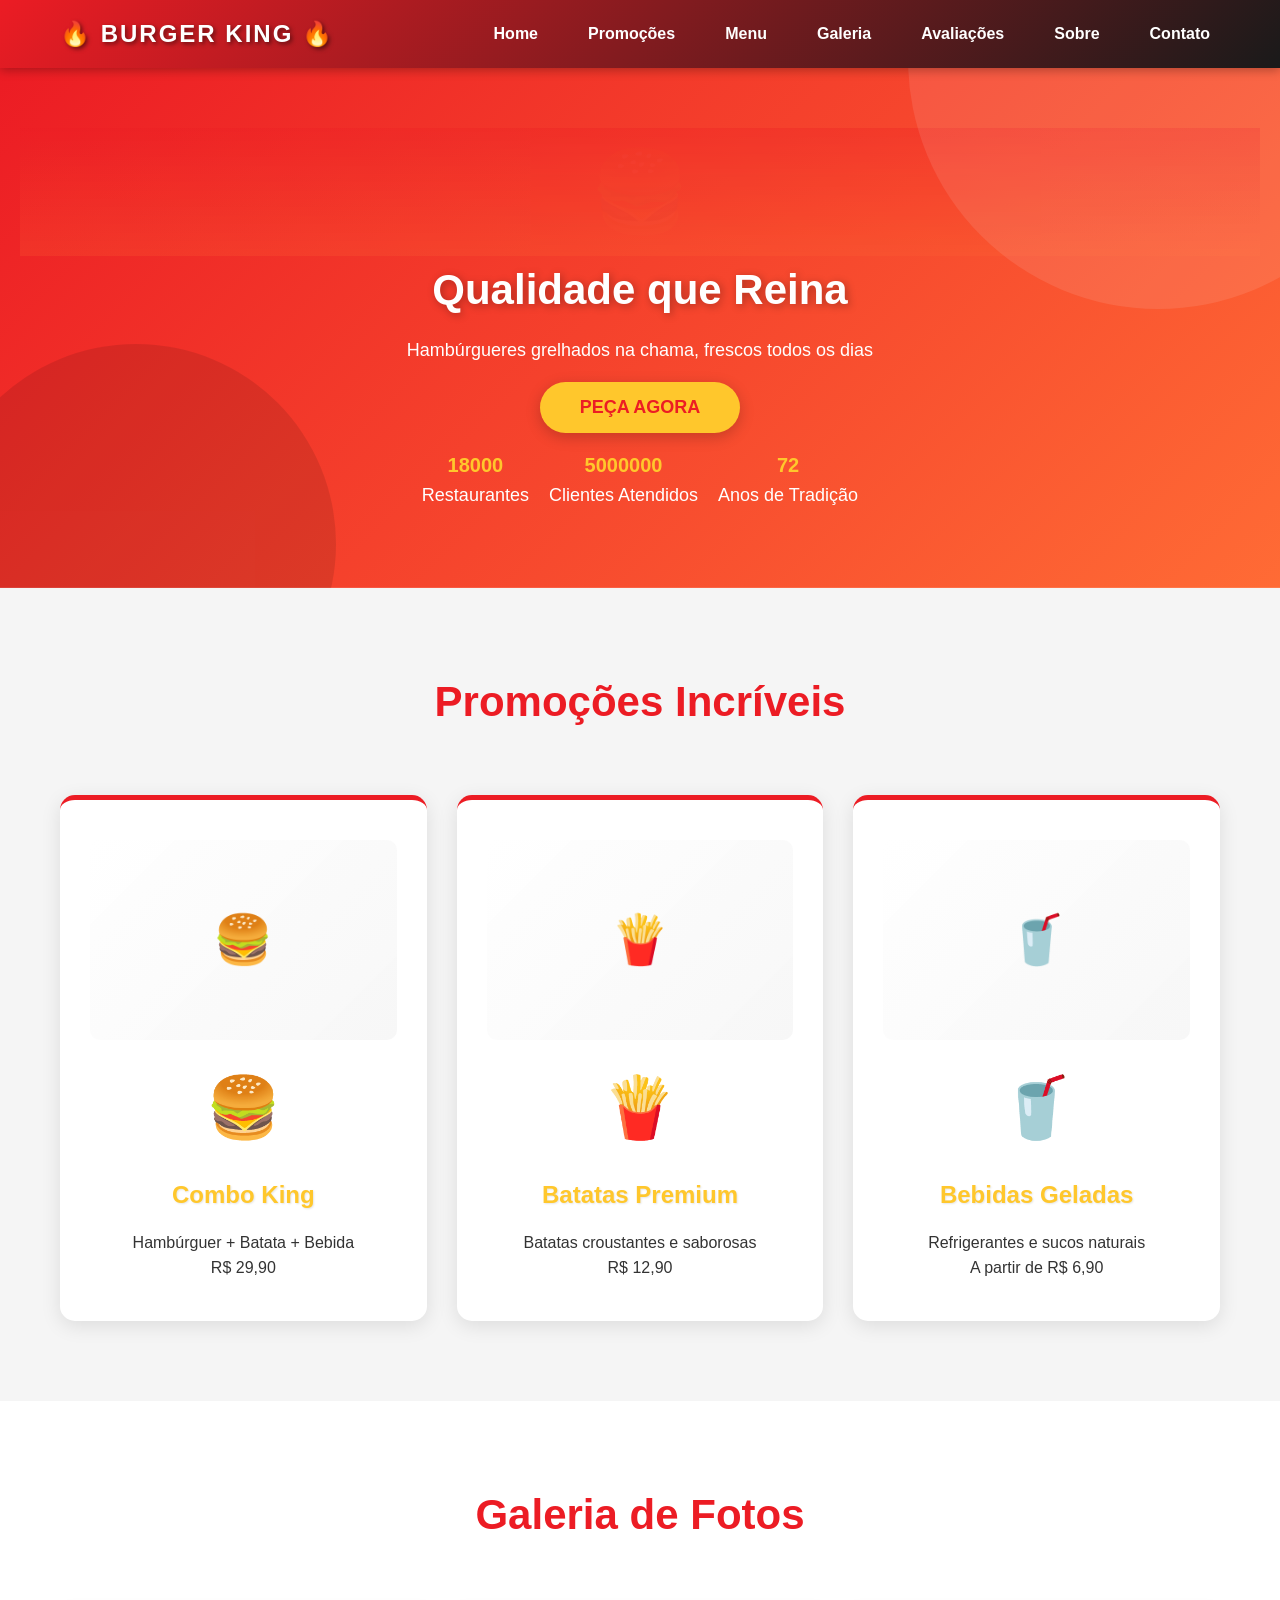
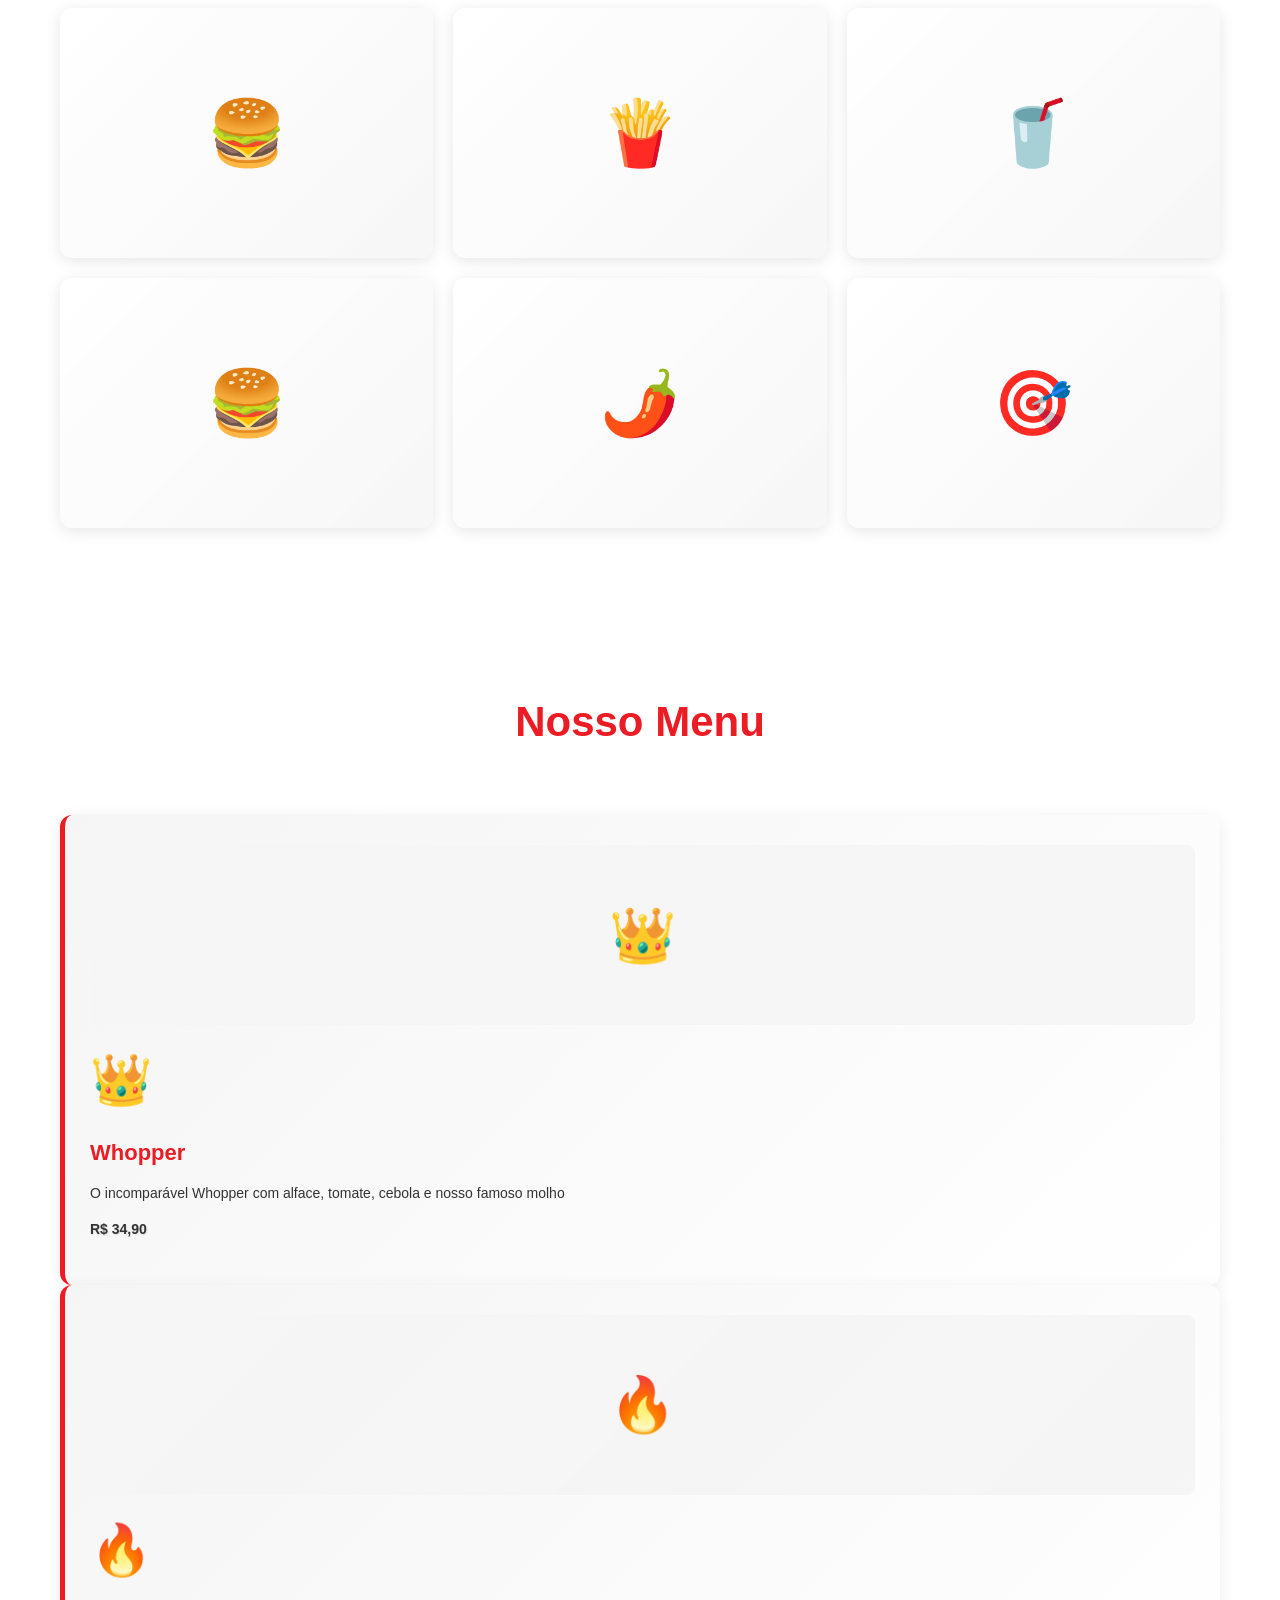
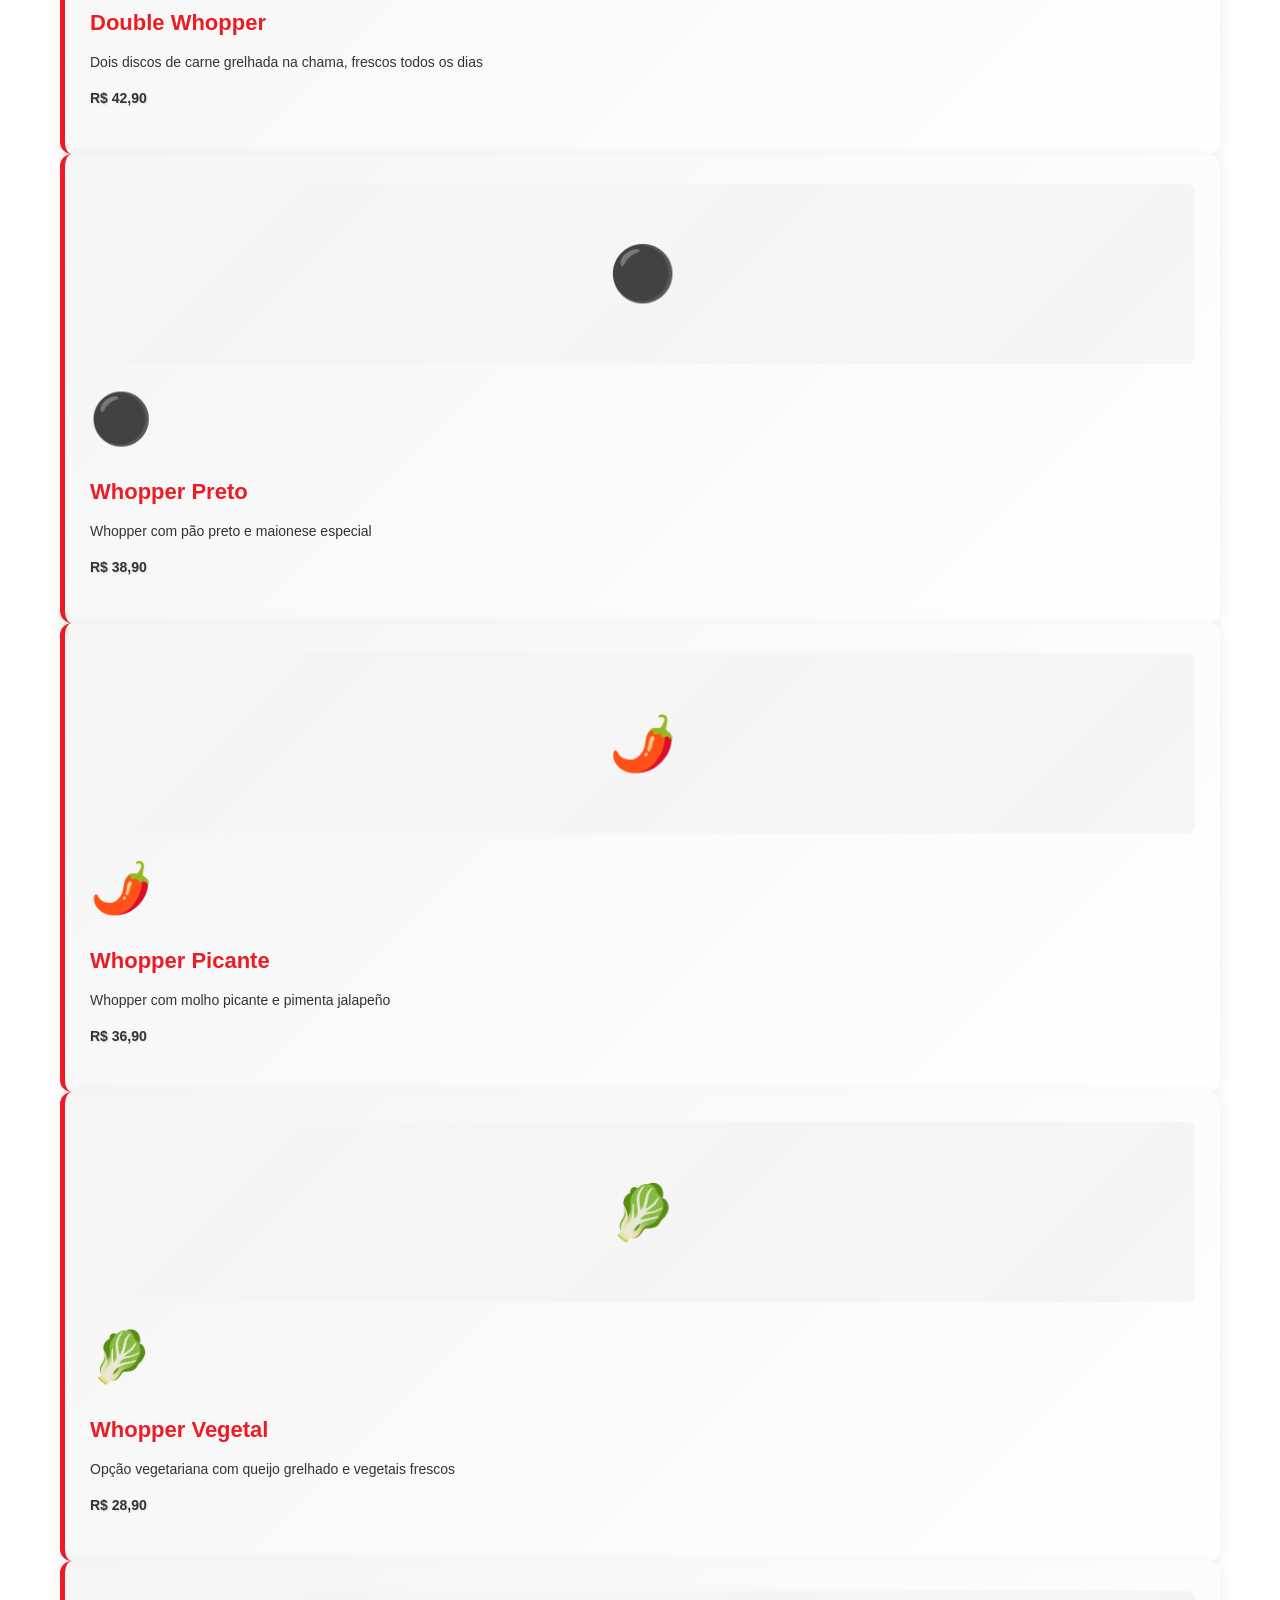
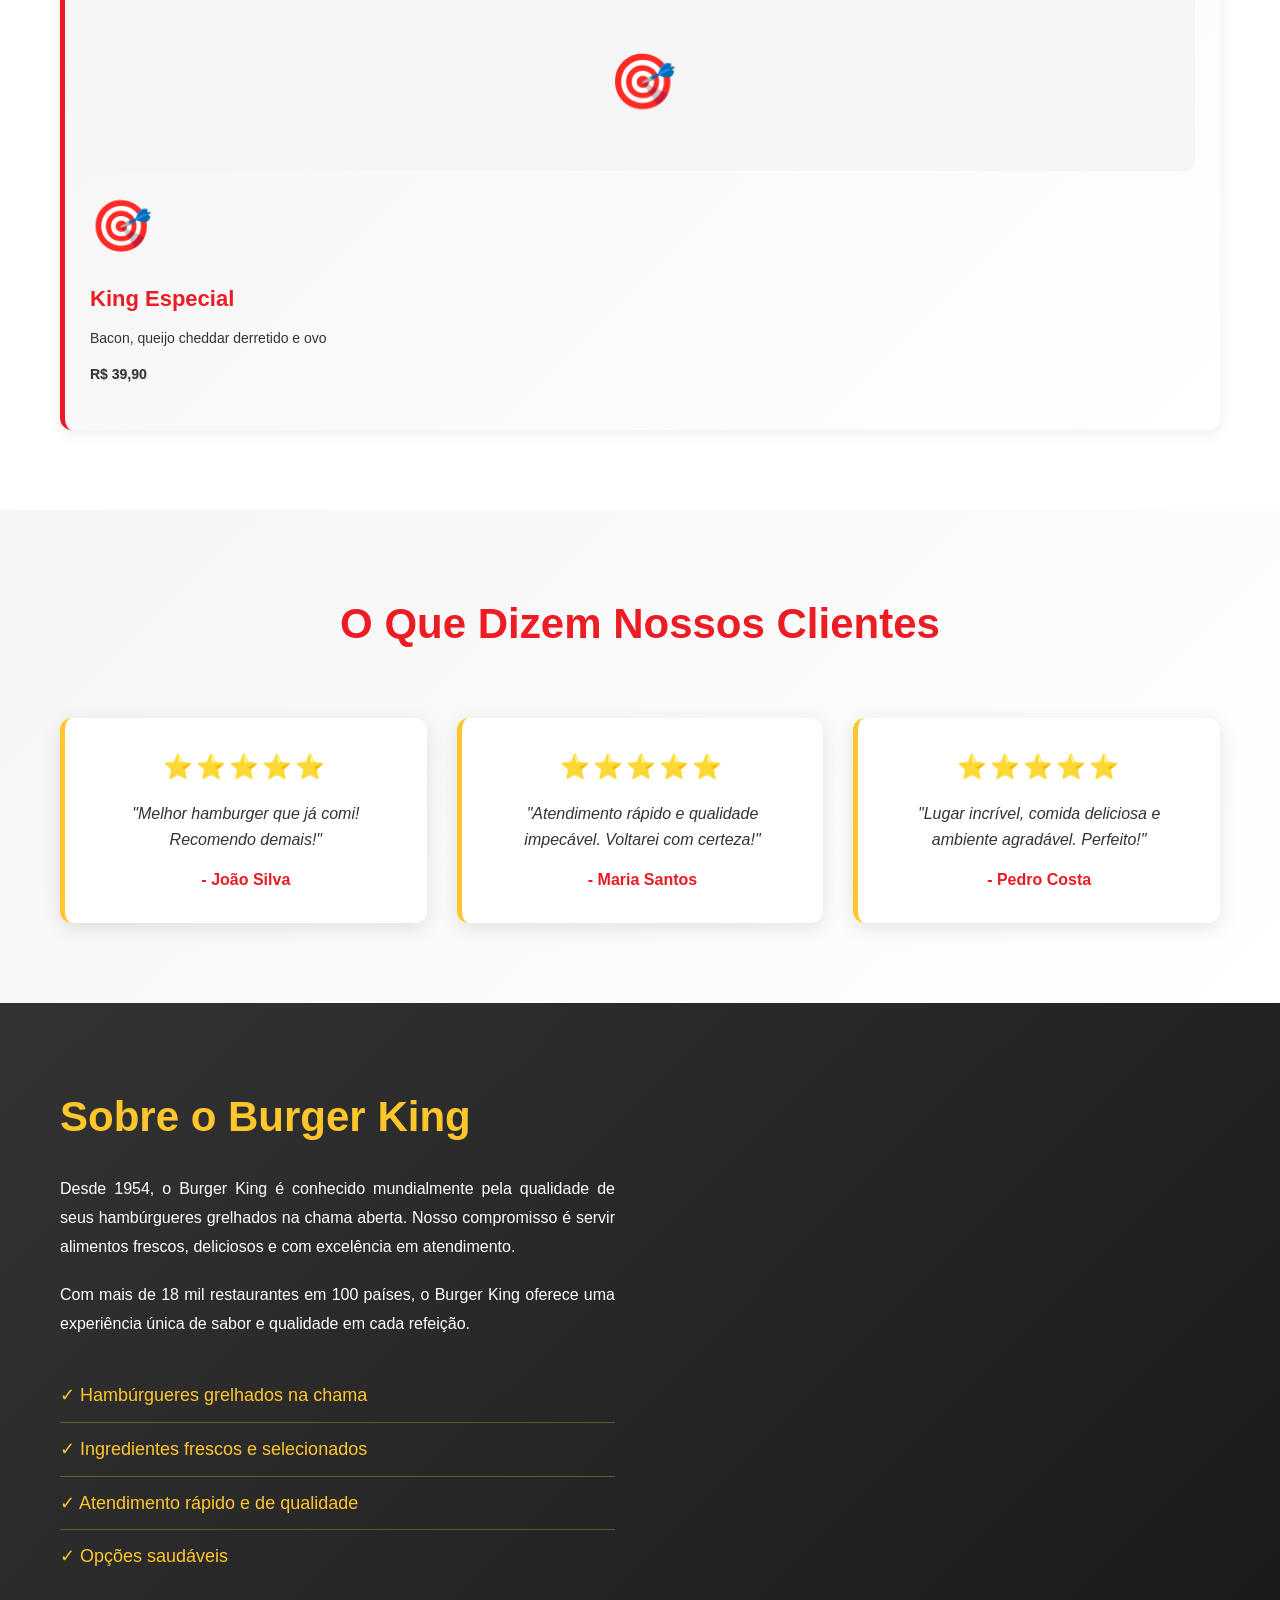
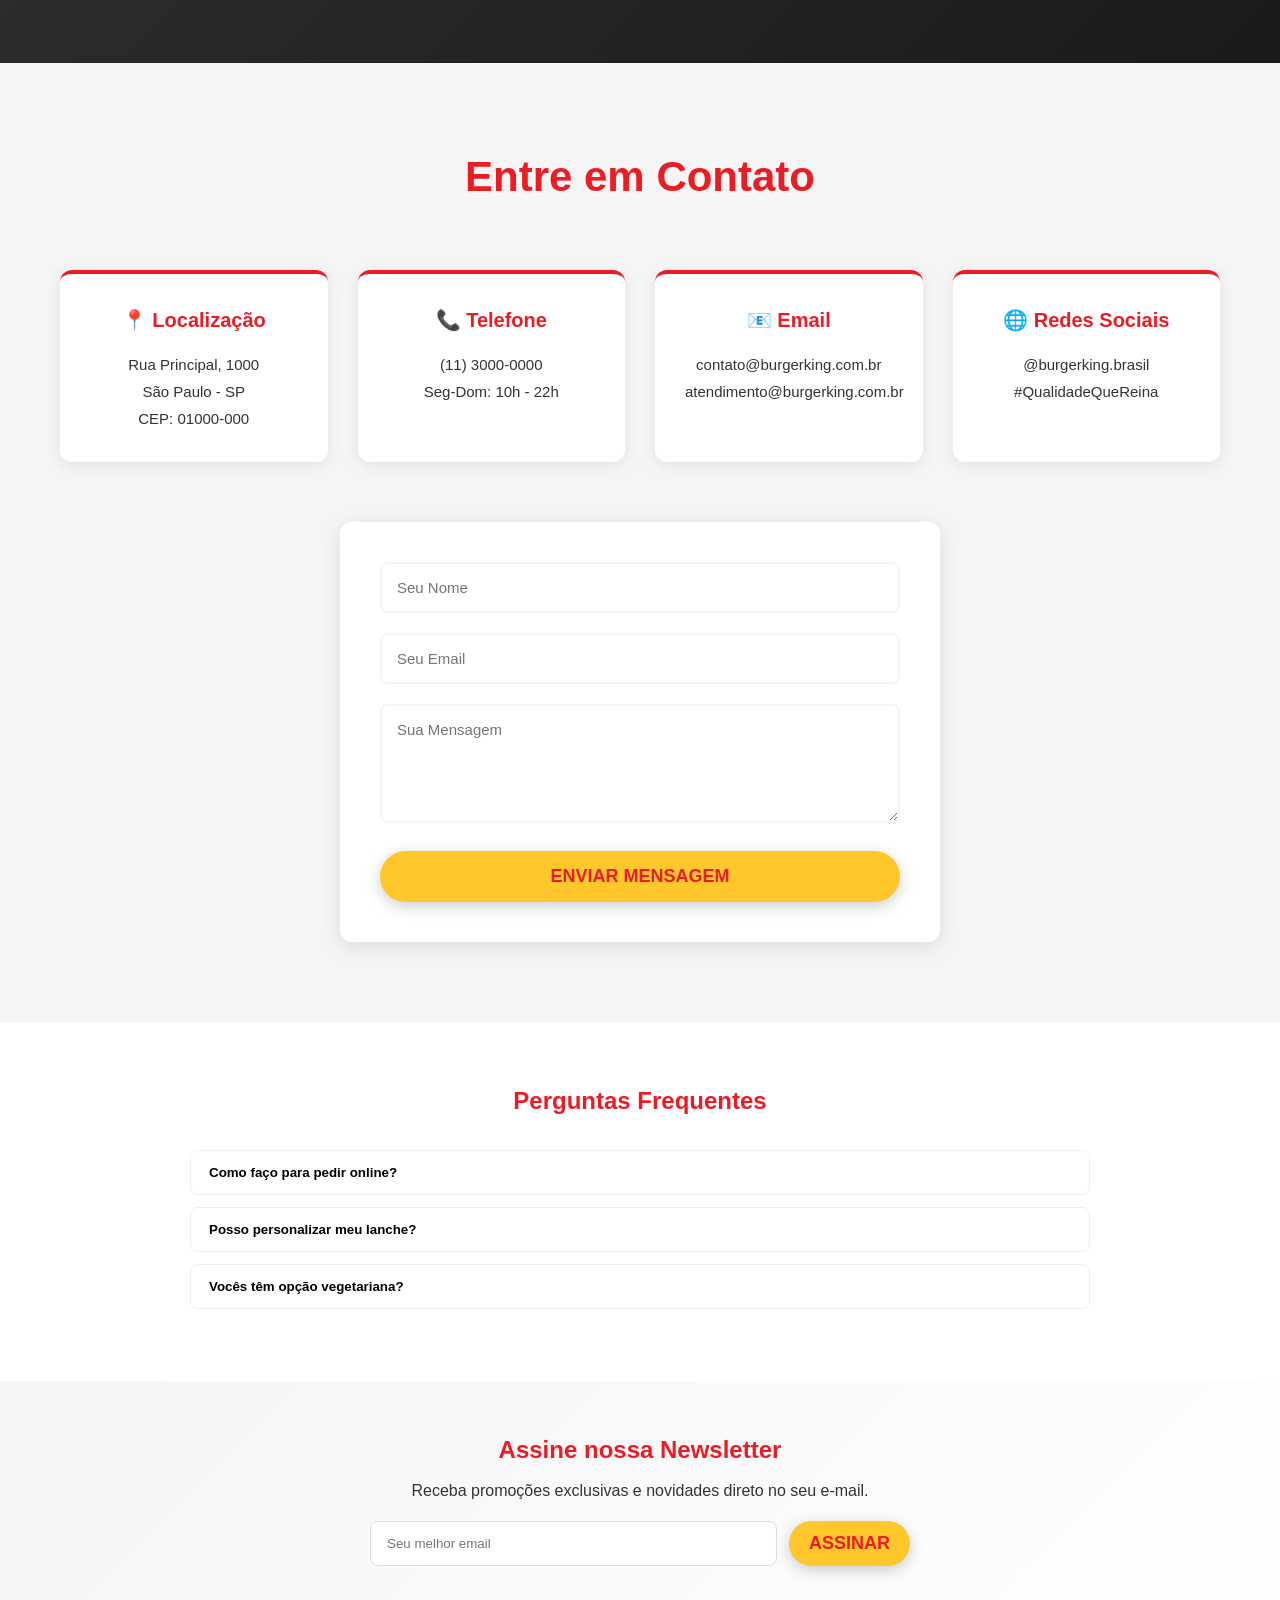
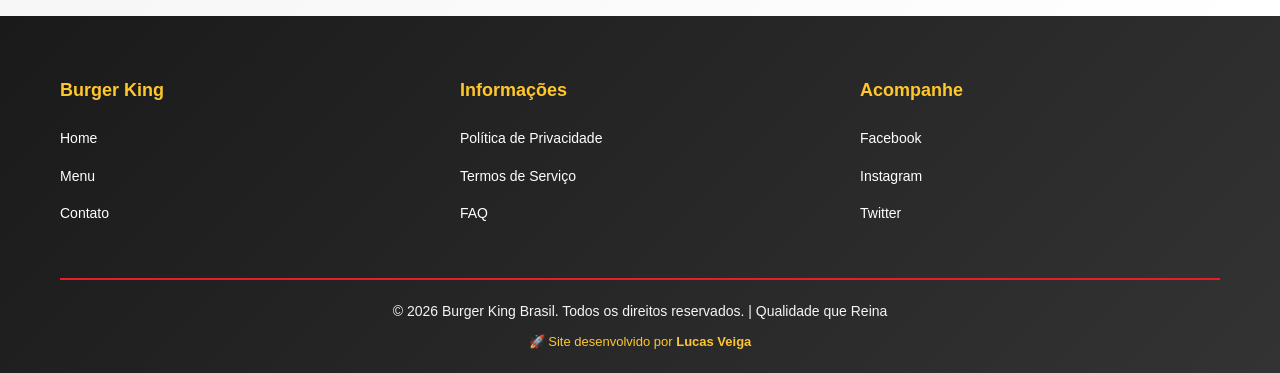
==== landpagebk/burguerk.html @ 8f29825a "terminei o projeto" ====
<!DOCTYPE html>
<html lang="pt-BR">

<head>
    <meta charset="UTF-8">
    <meta name="viewport" content="width=device-width, initial-scale=1.0">
    <title>Burger King - Qualidade que Reina</title>
    <link rel="stylesheet" href="estilos/styles.css">
</head>

<body>
    <!-- HEADER/NAVEGAÇÃO -->
    <header class="header">
        <div class="container">
            <div class="logo">
                <h1>🔥 BURGER KING 🔥</h1>
            </div>
            <nav class="nav">
                <ul>
                    <li><a href="#home">Home</a></li>
                    <li><a href="#promocoes">Promoções</a></li>
                    <li><a href="#menu">Menu</a></li>
                    <li><a href="#galeria">Galeria</a></li>
                    <li><a href="#avaliacoes">Avaliações</a></li>
                    <li><a href="#sobre">Sobre</a></li>
                    <li><a href="#contato">Contato</a></li>
                </ul>
            </nav>
            <div class="hamburger">
                <span></span>
                <span></span>
                <span></span>
            </div>
        </div>
    </header>

    <!-- HERO SECTION -->
    <section class="hero" id="home">
        <div class="hero-background no-img" aria-hidden="true"></div>
        <div class="hero-content">
            <h2>Qualidade que Reina</h2>
            <p>Hambúrgueres grelhados na chama, frescos todos os dias</p>
            <button class="btn-primary">Peça Agora</button>

            <div class="hero-stats">
                <div class="stat">
                    <div class="counter" data-target="18000">0</div>
                    <p>Restaurantes</p>
                </div>
                <div class="stat">
                    <div class="counter" data-target="5000000">0</div>
                    <p>Clientes Atendidos</p>
                </div>
                <div class="stat">
                    <div class="counter" data-target="72">0</div>
                    <p>Anos de Tradição</p>
                </div>
            </div>
        </div>
    </section>

    <!-- PROMOÇÕES -->
    <section class="promocoes" id="promocoes">
        <div class="container">
            <h2>Promoções Incríveis</h2>
            <div class="promo-grid">
                <div class="promo-card">
                    <div class="media-card promo-media" role="img" aria-label="Combo King">🍔</div>
                    <div class="promo-image">🍔</div>
                    <h3>Combo King</h3>
                    <p>Hambúrguer + Batata + Bebida</p>
                    <span class="preco">R$ 29,90</span>
                </div>
                <div class="promo-card">
                    <div class="media-card promo-media" role="img" aria-label="Batatas Premium">🍟</div>
                    <div class="promo-image">🍟</div>
                    <h3>Batatas Premium</h3>
                    <p>Batatas croustantes e saborosas</p>
                    <span class="preco">R$ 12,90</span>
                </div>
                <div class="promo-card">
                    <div class="media-card promo-media" role="img" aria-label="Bebidas Geladas">🥤</div>
                    <div class="promo-image">🥤</div>
                    <h3>Bebidas Geladas</h3>
                    <p>Refrigerantes e sucos naturais</p>
                    <span class="preco">A partir de R$ 6,90</span>
                </div>
            </div>
        </div>
    </section>

    <!-- GALERIA -->
    <section class="galeria" id="galeria">
        <div class="container">
            <h2>Galeria de Fotos</h2>
            <div class="galeria-grid">
                <div class="galeria-item">
                    <div class="media-card" role="img" data-title="Whopper Perfeito" aria-label="Whopper Perfeito">🍔
                    </div>
                    <div class="galeria-overlay">
                        <p>Whopper Perfeito</p>
                    </div>
                </div>
                <div class="galeria-item">
                    <div class="media-card" role="img" data-title="Batatas Croustantes"
                        aria-label="Batatas Croustantes">🍟</div>
                    <div class="galeria-overlay">
                        <p>Batatas Croustantes</p>
                    </div>
                </div>
                <div class="galeria-item">
                    <div class="media-card" role="img" data-title="Bebidas Geladas" aria-label="Bebidas Geladas">🥤
                    </div>
                    <div class="galeria-overlay">
                        <p>Bebidas Geladas</p>
                    </div>
                </div>
                <div class="galeria-item">
                    <div class="media-card" role="img" data-title="Double Whopper" aria-label="Double Whopper">🍔</div>
                    <div class="galeria-overlay">
                        <p>Double Whopper</p>
                    </div>
                </div>
                <div class="galeria-item">
                    <div class="media-card" role="img" data-title="Whopper Picante" aria-label="Whopper Picante">🌶️
                    </div>
                    <div class="galeria-overlay">
                        <p>Whopper Picante</p>
                    </div>
                </div>
                <div class="galeria-item">
                    <div class="media-card" role="img" data-title="King Especial" aria-label="King Especial">🎯</div>
                    <div class="galeria-overlay">
                        <p>King Especial</p>
                    </div>
                </div>
            </div>
        </div>
    </section>

    <!-- MENU PRINCIPAL -->
    <section class="menu" id="menu">
        <div class="container">
            <h2>Nosso Menu</h2>
            <div class="menu-grid">
                <div class="menu-item">
                    <div class="media-card menu-media" role="img" aria-label="Whopper">👑</div>
                    <div class="menu-icon">👑</div>
                    <h4>Whopper</h4>
                    <p>O incomparável Whopper com alface, tomate, cebola e nosso famoso molho</p>
                    <p class="preco-menu">R$ 34,90</p>
                </div>
                <div class="menu-item">
                    <div class="media-card menu-media" role="img" aria-label="Double Whopper">🔥</div>
                    <div class="menu-icon">🔥</div>
                    <h4>Double Whopper</h4>
                    <p>Dois discos de carne grelhada na chama, frescos todos os dias</p>
                    <p class="preco-menu">R$ 42,90</p>
                </div>
                <div class="menu-item">
                    <div class="media-card menu-media" role="img" aria-label="Whopper Preto">⚫</div>
                    <div class="menu-icon">⚫</div>
                    <h4>Whopper Preto</h4>
                    <p>Whopper com pão preto e maionese especial</p>
                    <p class="preco-menu">R$ 38,90</p>
                </div>
                <div class="menu-item">
                    <div class="media-card menu-media" role="img" aria-label="Whopper Picante">🌶️</div>
                    <div class="menu-icon">🌶️</div>
                    <h4>Whopper Picante</h4>
                    <p>Whopper com molho picante e pimenta jalapeño</p>
                    <p class="preco-menu">R$ 36,90</p>
                </div>
                <div class="menu-item">
                    <div class="media-card menu-media" role="img" aria-label="Whopper Vegetal">🥬</div>
                    <div class="menu-icon">🥬</div>
                    <h4>Whopper Vegetal</h4>
                    <p>Opção vegetariana com queijo grelhado e vegetais frescos</p>
                    <p class="preco-menu">R$ 28,90</p>
                </div>
                <div class="menu-item">
                    <div class="media-card menu-media" role="img" aria-label="King Especial">🎯</div>
                    <div class="menu-icon">🎯</div>
                    <h4>King Especial</h4>
                    <p>Bacon, queijo cheddar derretido e ovo</p>
                    <p class="preco-menu">R$ 39,90</p>
                </div>
            </div>
        </div>
    </section>

    <!-- AVALIAÇÕES -->
    <section class="avaliacoes" id="avaliacoes">
        <div class="container">
            <h2>O Que Dizem Nossos Clientes</h2>
            <div class="avaliacoes-grid">
                <div class="avaliacao-card">
                    <div class="stars">⭐⭐⭐⭐⭐</div>
                    <p>"Melhor hamburger que já comi! Recomendo demais!"</p>
                    <h4>- João Silva</h4>
                </div>
                <div class="avaliacao-card">
                    <div class="stars">⭐⭐⭐⭐⭐</div>
                    <p>"Atendimento rápido e qualidade impecável. Voltarei com certeza!"</p>
                    <h4>- Maria Santos</h4>
                </div>
                <div class="avaliacao-card">
                    <div class="stars">⭐⭐⭐⭐⭐</div>
                    <p>"Lugar incrível, comida deliciosa e ambiente agradável. Perfeito!"</p>
                    <h4>- Pedro Costa</h4>
                </div>
            </div>
        </div>
    </section>

    <!-- SOBRE -->
    <section class="sobre" id="sobre">
        <div class="container">
            <div class="sobre-content">
                <div class="sobre-text">
                    <h2>Sobre o Burger King</h2>
                    <p>Desde 1954, o Burger King é conhecido mundialmente pela qualidade de seus hambúrgueres grelhados
                        na chama aberta. Nosso compromisso é servir alimentos frescos, deliciosos e com excelência em
                        atendimento.</p>
                    <p>Com mais de 18 mil restaurantes em 100 países, o Burger King oferece uma experiência única de
                        sabor e qualidade em cada refeição.</p>
                    <ul class="sobre-list">
                        <li>✓ Hambúrgueres grelhados na chama</li>
                        <li>✓ Ingredientes frescos e selecionados</li>
                        <li>✓ Atendimento rápido e de qualidade</li>
                        <li>✓ Opções saudáveis</li>
                    </ul>
                </div>
            </div>
        </div>
    </section>

    <!-- CONTATO -->
    <section class="contato" id="contato">
        <div class="container">
            <h2>Entre em Contato</h2>
            <div class="contato-grid">
                <div class="contato-info">
                    <h3>📍 Localização</h3>
                    <p>Rua Principal, 1000<br>São Paulo - SP<br>CEP: 01000-000</p>
                </div>
                <div class="contato-info">
                    <h3>📞 Telefone</h3>
                    <p>(11) 3000-0000<br>Seg-Dom: 10h - 22h</p>
                </div>
                <div class="contato-info">
                    <h3>📧 Email</h3>
                    <p>contato@burgerking.com.br<br>atendimento@burgerking.com.br</p>
                </div>
                <div class="contato-info">
                    <h3>🌐 Redes Sociais</h3>
                    <p>@burgerking.brasil<br>#QualidadeQueReina</p>
                </div>
            </div>
            <form class="form-contato">
                <input type="text" placeholder="Seu Nome" required>
                <input type="email" placeholder="Seu Email" required>
                <textarea placeholder="Sua Mensagem" rows="5" required></textarea>
                <button type="submit" class="btn-primary">Enviar Mensagem</button>
            </form>
        </div>
    </section>
    <!-- FAQ -->
    <section class="faq" id="faq">
        <div class="container">
            <h2>Perguntas Frequentes</h2>
            <div class="faq-list">
                <div class="faq-item">
                    <button class="faq-question">Como faço para pedir online?</button>
                    <div class="faq-answer">Você pode usar o botão "Peça Agora" no topo ou ligar para nosso telefone. Em
                        breve integraremos pedidos online completos.</div>
                </div>
                <div class="faq-item">
                    <button class="faq-question">Posso personalizar meu lanche?</button>
                    <div class="faq-answer">Sim — nos detalhes do pedido você pode adicionar ou remover ingredientes
                        conforme disponibilidade.</div>
                </div>
                <div class="faq-item">
                    <button class="faq-question">Vocês têm opção vegetariana?</button>
                    <div class="faq-answer">Sim, o Whopper Vegetal está disponível com alternativas sem carne.</div>
                </div>
            </div>
        </div>
    </section>

    <!-- NEWSLETTER -->
    <section class="newsletter">
        <div class="container">
            <h2>Assine nossa Newsletter</h2>
            <p>Receba promoções exclusivas e novidades direto no seu e-mail.</p>
            <form class="newsletter-form">
                <input type="email" placeholder="Seu melhor email" required>
                <button type="submit" class="btn-primary">Assinar</button>
            </form>
        </div>
    </section>

    <!-- FOOTER -->
    <footer class="footer">
        <div class="container">
            <div class="footer-content">
                <div class="footer-section">
                    <h4>Burger King</h4>
                    <ul>
                        <li><a href="#home">Home</a></li>
                        <li><a href="#menu">Menu</a></li>
                        <li><a href="#contato">Contato</a></li>
                    </ul>
                </div>
                <div class="footer-section">
                    <h4>Informações</h4>
                    <ul>
                        <li><a href="#">Política de Privacidade</a></li>
                        <li><a href="#">Termos de Serviço</a></li>
                        <li><a href="#">FAQ</a></li>
                    </ul>
                </div>
                <div class="footer-section">
                    <h4>Acompanhe</h4>
                    <ul>
                        <li><a href="https://www.facebook.com/burgerkingbrasil" target="_blank"
                                rel="noopener noreferrer" aria-label="Facebook Burger King Brasil">Facebook</a></li>
                        <li><a href="https://www.instagram.com/burgerkingbrasil" target="_blank"
                                rel="noopener noreferrer" aria-label="Instagram Burger King Brasil">Instagram</a></li>
                        <li><a href="https://twitter.com/BurgerKingBrasil" target="_blank" rel="noopener noreferrer"
                                aria-label="Twitter Burger King Brasil">Twitter</a></li>
                    </ul>
                </div>
            </div>
            <div class="footer-bottom">
                <p>&copy; 2026 Burger King Brasil. Todos os direitos reservados. | Qualidade que Reina</p>
                <p style="margin-top: 10px; font-size: 13px; color: #FFC72C;">🚀 Site desenvolvido por <strong><a
                            href="https://github.com/lucasveigapinheiro">
                            Lucas
                            Veiga
                        </a></strong></p>
            </div>
        </div>
    </footer>

    <script src="estilos/script.js"></script>
</body>

</html>
---- landpagebk/estilos/styles.css ----
*{
    margin: 0;
    padding: 0;
    box-sizing: border-box;
}
/* ===== CORES DO BURGER KING ===== */
:root {
    --bk-red: #EC1C24;
    --bk-yellow: #FFC72C;
    --bk-black: #1a1a1a;
    --bk-white: #ffffff;
    --bk-dark-gray: #333333;
    --bk-light-gray: #f5f5f5;
    --bk-accent: #FF6B35;
}

.hero-background.no-img {
    width: 100%;
    height: 100%;
    background: linear-gradient(180deg, rgba(236,28,36,0.9), rgba(255,107,53,0.7));
    display: flex;
    align-items: center;
    justify-content: center;
    position: relative;
}

.hero-background.no-img::after {
    content: '🍔';
    font-size: 80px;
    color: rgba(255,255,255,0.08);
}


html {
    scroll-behavior: smooth;
}

body {
    font-family: 'Arial', 'Helvetica', sans-serif;
    line-height: 1.6;
    color: var(--bk-dark-gray);
    background-color: var(--bk-white);
}

.container {
    max-width: 1200px;
    margin: 0 auto;
    padding: 0 20px;
}

/* ===== HEADER/NAVEGAÇÃO ===== */
.header {
    background: linear-gradient(135deg, var(--bk-red) 0%, var(--bk-black) 100%);
    color: var(--bk-white);
    padding: 15px 0;
    position: sticky;
    top: 0;
    z-index: 1000;
    box-shadow: 0 2px 10px rgba(0, 0, 0, 0.3);
}

.header .container {
    display: flex;
    justify-content: space-between;
    align-items: center;
}

.logo h1 {
    font-size: 24px;
    font-weight: bold;
    letter-spacing: 2px;
    text-shadow: 2px 2px 4px rgba(0, 0, 0, 0.5);
}

.nav ul {
    display: flex;
    list-style: none;
    gap: 30px;
}

.nav a {
    color: var(--bk-white);
    text-decoration: none;
    font-weight: 600;
    transition: all 0.3s ease;
    padding: 5px 10px;
    border-radius: 5px;
}

.nav a:hover {
    background-color: var(--bk-yellow);
    color: var(--bk-red);
    transform: translateY(-2px);
}

.media-card {
    width: 100%;
    height: 250px;
    display: flex;
    align-items: center;
    justify-content: center;
    font-size: 64px;
    border-radius: 12px;
    transition: transform 0.3s ease, box-shadow 0.3s ease;
    background: linear-gradient(135deg, rgba(255,255,255,0.02), rgba(0,0,0,0.03));
}
.galeria-item:hover .media-card,
.promo-card:hover .media-card,
.menu-item:hover .media-card {
    transform: scale(1.05) rotate(2deg);
}

/* ===== MENU HAMBURGER ===== */
.hamburger {
    display: none;
    flex-direction: column;
    cursor: pointer;
    gap: 6px;
}

.hamburger span {
    width: 25px;
    height: 3px;
    background-color: var(--bk-white);
    border-radius: 2px;
    transition: all 0.3s ease;
}

.hamburger.active span:nth-child(1) {
    transform: rotate(45deg) translate(10px, 10px);
}

.hamburger.active span:nth-child(2) {
    opacity: 0;
}

.hamburger.active span:nth-child(3) {
    transform: rotate(-45deg) translate(7px, -7px);
}

@media (max-width: 768px) {
    .hamburger {
        display: flex;
    }

    .nav {
        position: absolute;
        top: 60px;
        left: 0;
        right: 0;
        background: var(--bk-red);
        max-height: 0;
        overflow: hidden;
        transition: max-height 0.3s ease;
    }

    .nav.active {
        max-height: 400px;
    }

    .nav ul {
        flex-direction: column;
        gap: 0;
        padding: 20px;
    }

    .nav li {
        border-bottom: 1px solid rgba(255, 255, 255, 0.2);
    }

    .nav a {
        display: block;
        padding: 12px 0;
    }
}

/* ===== HERO SECTION ===== */
.hero {
    background: linear-gradient(135deg, var(--bk-red) 0%, var(--bk-accent) 100%);
    color: var(--bk-white);
    padding: 60px 20px;
    text-align: center;
    position: relative;
    overflow: hidden;
    background-size: cover;
    background-position: center;
}

.hero-background {
    position: absolute;
    top: 0;
    left: 0;
    right: 0;
    bottom: 0;
    z-index: 1;
    opacity: 0.3;
}

.hero-background img {
    width: 100%;
    height: 100%;
    object-fit: cover;
}

.hero::before {
    content: '';
    position: absolute;
    top: -50%;
    right: -10%;
    width: 500px;
    height: 500px;
    background: rgba(255, 255, 255, 0.1);
    border-radius: 50%;
    z-index: 2;
}

.hero::after {
    content: '';
    position: absolute;
    bottom: -30%;
    left: -5%;
    width: 400px;
    height: 400px;
    background: rgba(0, 0, 0, 0.1);
    border-radius: 50%;
    z-index: 2;
}

.hero-content {
    position: relative;
    z-index: 3;
    animation: slideIn 0.8s ease;
}

.hero h2 {
    font-size: 42px;
    margin-bottom: 12px;
    font-weight: bold;
    text-shadow: 2px 2px 8px rgba(0, 0, 0, 0.3);
}

.hero p {
    font-size: 18px;
    margin-bottom: 18px;
    font-weight: 300;
}

@keyframes slideIn {
    from {
        opacity: 0;
        transform: translateY(30px);
    }
    to {
        opacity: 1;
        transform: translateY(0);
    }
}

/* ===== BOTÕES ===== */
.btn-primary {
    background-color: var(--bk-yellow);
    color: var(--bk-red);
    padding: 15px 40px;
    font-size: 18px;
    font-weight: bold;
    border: none;
    border-radius: 50px;
    cursor: pointer;
    transition: all 0.3s ease;
    box-shadow: 0 4px 15px rgba(0, 0, 0, 0.2);
    text-transform: uppercase;
}

.btn-primary:hover {
    background-color: var(--bk-white);
    color: var(--bk-red);
    transform: scale(1.05);
    box-shadow: 0 6px 20px rgba(0, 0, 0, 0.3);
}

.btn-primary:active {
    transform: scale(0.98);
}

/* ===== GALERIA ===== */
.galeria {
    background-color: var(--bk-white);
    padding: 80px 20px;
}

.galeria h2 {
    font-size: 42px;
    margin-bottom: 60px;
    text-align: center;
    color: var(--bk-red);
    font-weight: bold;
}

.galeria-grid {
    display: grid;
    grid-template-columns: repeat(auto-fit, minmax(300px, 1fr));
    gap: 20px;
}

.galeria-item {
    position: relative;
    overflow: hidden;
    border-radius: 12px;
    box-shadow: 0 3px 15px rgba(0, 0, 0, 0.1);
    cursor: pointer;
    transition: all 0.3s ease;
}

.galeria-item img {
    width: 100%;
    height: 250px;
    object-fit: cover;
    transition: transform 0.3s ease;
}

.galeria-item:hover img {
    transform: scale(1.1) rotate(2deg);
}

.galeria-overlay {
    position: absolute;
    top: 0;
    left: 0;
    right: 0;
    bottom: 0;
    background: rgba(236, 28, 36, 0.9);
    display: flex;
    align-items: center;
    justify-content: center;
    opacity: 0;
    transition: opacity 0.3s ease;
}

.galeria-item:hover .galeria-overlay {
    opacity: 1;
}

.galeria-overlay p {
    color: white;
    font-size: 20px;
    font-weight: bold;
    text-align: center;
}

/* ===== AVALIAÇÕES ===== */
.avaliacoes {
    background: linear-gradient(135deg, var(--bk-light-gray) 0%, var(--bk-white) 100%);
    padding: 80px 20px;
}

.avaliacoes h2 {
    font-size: 42px;
    margin-bottom: 60px;
    text-align: center;
    color: var(--bk-red);
    font-weight: bold;
}

.avaliacoes-grid {
    display: grid;
    grid-template-columns: repeat(auto-fit, minmax(300px, 1fr));
    gap: 30px;
}

.avaliacao-card {
    background: var(--bk-white);
    padding: 30px;
    border-radius: 12px;
    box-shadow: 0 5px 20px rgba(0, 0, 0, 0.1);
    border-left: 5px solid var(--bk-yellow);
    transition: all 0.3s ease;
    text-align: center;
}

.avaliacao-card:hover {
    transform: translateY(-10px);
    box-shadow: 0 10px 30px rgba(0, 0, 0, 0.15);
}

.stars {
    font-size: 24px;
    margin-bottom: 15px;
    letter-spacing: 3px;
}

.avaliacao-card p {
    color: var(--bk-dark-gray);
    font-size: 16px;
    font-style: italic;
    margin-bottom: 15px;
    line-height: 1.6;
}

.avaliacao-card h4 {
    color: var(--bk-red);
    font-weight: bold;
}

/* ===== PROMOÇÃO TEMPO LIMITADO ===== */
.promo-destaque {
    background: linear-gradient(135deg, var(--bk-red) 0%, var(--bk-accent) 100%);
    color: var(--bk-white);
    padding: 50px 20px;
    text-align: center;
    margin: 40px 0;
    border-radius: 15px;
    box-shadow: 0 5px 20px rgba(236, 28, 36, 0.3);
}

.promo-destaque h3 {
    font-size: 32px;
    margin-bottom: 15px;
    animation: pulse 1.5s ease-in-out infinite;
}

@keyframes pulse {
    0%, 100% { transform: scale(1); }
    50% { transform: scale(1.05); }
}

/* ===== PROMOÇÕES ===== */
.promocoes {
    background-color: var(--bk-light-gray);
    padding: 80px 20px;
}

.promocoes h2 {
    font-size: 42px;
    margin-bottom: 60px;
    text-align: center;
    color: var(--bk-red);
    font-weight: bold;
}

.promo-grid {
    display: grid;
    grid-template-columns: repeat(auto-fit, minmax(300px, 1fr));
    gap: 30px;
}

.promo-card {
    background: var(--bk-white);
    border-radius: 15px;
    padding: 40px 30px;
    text-align: center;
    box-shadow: 0 5px 20px rgba(0, 0, 0, 0.1);
    transition: all 0.3s ease;
    border-top: 5px solid var(--bk-red);
    overflow: hidden;
}

.promo-img {
    width: 100%;
    height: 200px;
    object-fit: cover;
    border-radius: 10px;
    margin-bottom: 20px;
    transition: transform 0.3s ease;
}

.promo-card:hover .promo-img {
    transform: scale(1.05);
}

.promo-card:hover {
    transform: translateY(-10px);
    box-shadow: 0 10px 30px rgba(0, 0, 0, 0.15);
}

.promo-image {
    font-size: 60px;
    margin-bottom: 20px;
}

.promo-card h3 {
    font-size: 24px;
    margin-bottom: 15px;
    color: var(--bk-red);
    font-weight: bold;
    color: var(--bk-yellow);
    text-shadow: 1px 1px 2px rgba(0, 0, 0, 0.1);
}

.promo-media { 
    height: 200px;
    font-size: 48px;
    border-radius: 10px;
    margin-bottom: 20px;
    display: flex;
    align-items: center;
    justify-content: center;
}

/* ===== MENU ===== */
.menu {
    background-color: var(--bk-white);
    padding: 80px 20px;
}

.menu h2 {
    font-size: 42px;
    margin-bottom: 60px;
    text-align: center;
    color: var(--bk-red);
    font-weight: bold;
}

.menu-media {
    height: 180px;
    font-size: 54px;
    border-radius: 8px;
    margin-bottom: 15px;
    display: flex;
    align-items: center;
    justify-content: center;
}

.menu-item {
    background: linear-gradient(135deg, var(--bk-light-gray) 0%, var(--bk-white) 100%);
    border-radius: 12px;
    padding: 30px 25px;
    box-shadow: 0 3px 15px rgba(0, 0, 0, 0.08);
    transition: all 0.3s ease;
    border-left: 5px solid var(--bk-red);
    overflow: hidden;
}

.menu-img {
    width: 100%;
    height: 180px;
    object-fit: cover;
    border-radius: 8px;
    margin-bottom: 15px;
    transition: transform 0.3s ease;
}

.menu-item:hover .menu-img {
    transform: scale(1.08) rotate(2deg);
}

.menu-item:hover {
    transform: translateY(-8px);
    box-shadow: 0 8px 25px rgba(0, 0, 0, 0.15);
    background: linear-gradient(135deg, var(--bk-yellow) 0%, var(--bk-light-gray) 100%);
}

.menu-icon {
    font-size: 50px;
    margin-bottom: 15px;
    display: inline-block;
}

.menu-item h4 {
    font-size: 22px;
    color: var(--bk-red);
    margin-bottom: 12px;
    font-weight: bold;
}

.menu-item p {
    font-size: 14px;
    color: var(--bk-dark-gray);
    line-height: 1.5;
    margin-bottom: 15px;
}

.preco-menu {
    font-size: 24px;
    font-weight: bold;
    color: var(--bk-yellow);
    text-shadow: 1px 1px 2px rgba(0, 0, 0, 0.1);
    margin-top: 15px !important;
}

/* ===== SOBRE ===== */
.sobre {
    background: linear-gradient(135deg, var(--bk-dark-gray) 0%, var(--bk-black) 100%);
    color: var(--bk-white);
    padding: 80px 20px;
}

.sobre-content {
    display: grid;
    grid-template-columns: 1fr 1fr;
    gap: 50px;
    align-items: center;
}

.sobre-text h2 {
    font-size: 42px;
    margin-bottom: 25px;
    color: var(--bk-yellow);
}

.sobre-text p {
    margin-bottom: 20px;
    font-size: 16px;
    line-height: 1.8;
    text-align: justify;
}

.sobre-list {
    list-style: none;
    margin-top: 30px;
}

.sobre-list li {
    padding: 12px 0;
    font-size: 18px;
    font-weight: 500;
    color: var(--bk-yellow);
    border-bottom: 1px solid rgba(255, 199, 44, 0.3);
}

.sobre-list li:last-child {
    border-bottom: none;
}

/* ===== CONTATO ===== */
.contato {
    background-color: var(--bk-light-gray);
    padding: 80px 20px;
}

.contato h2 {
    font-size: 42px;
    margin-bottom: 60px;
    text-align: center;
    color: var(--bk-red);
    font-weight: bold;
}

.contato-grid {
    display: grid;
    grid-template-columns: repeat(auto-fit, minmax(250px, 1fr));
    gap: 30px;
    margin-bottom: 60px;
}

.contato-info {
    background: var(--bk-white);
    padding: 30px;
    border-radius: 12px;
    text-align: center;
    box-shadow: 0 3px 15px rgba(0, 0, 0, 0.08);
    border-top: 4px solid var(--bk-red);
}

.contato-info h3 {
    color: var(--bk-red);
    margin-bottom: 15px;
    font-size: 20px;
}

.contato-info p {
    color: var(--bk-dark-gray);
    font-size: 15px;
    line-height: 1.8;
}

/* ===== FORMULÁRIO ===== */
.form-contato {
    background: var(--bk-white);
    padding: 40px;
    border-radius: 12px;
    box-shadow: 0 5px 20px rgba(0, 0, 0, 0.1);
    max-width: 600px;
    margin: 0 auto;
}

.form-contato input,
.form-contato textarea {
    width: 100%;
    padding: 15px;
    margin-bottom: 20px;
    border: 2px solid var(--bk-light-gray);
    border-radius: 8px;
    font-family: inherit;
    font-size: 15px;
    transition: all 0.3s ease;
}

.form-contato input:focus,
.form-contato textarea:focus {
    outline: none;
    border-color: var(--bk-red);
    box-shadow: 0 0 10px rgba(236, 28, 36, 0.2);
}

.form-contato button {
    width: 100%;
}

/* ===== FOOTER ===== */
.footer {
    background: linear-gradient(135deg, var(--bk-black) 0%, var(--bk-dark-gray) 100%);
    color: var(--bk-white);
    padding: 60px 20px 20px;
}

.footer-content {
    display: grid;
    grid-template-columns: repeat(auto-fit, minmax(250px, 1fr));
    gap: 40px;
    margin-bottom: 40px;
}

.footer-section h4 {
    color: var(--bk-yellow);
    margin-bottom: 20px;
    font-size: 18px;
    font-weight: bold;
}

.footer-section ul {
    list-style: none;
}

.footer-section li {
    margin-bottom: 12px;
}

.footer-section a {
    color: var(--bk-white);
    text-decoration: none;
    transition: all 0.3s ease;
    font-size: 14px;
}

.footer-section a:hover {
    color: var(--bk-yellow);
    padding-left: 10px;
}

.footer-bottom {
    border-top: 2px solid var(--bk-red);
    padding-top: 20px;
    text-align: center;
    color: var(--bk-light-gray);
}

.footer-bottom p {
    font-size: 14px;
}

/* Estilo do link de crédito no footer */
.footer-bottom a {
    color: var(--bk-yellow);
    text-decoration: none;
    font-weight: 700;
}
.footer-bottom a:hover {
    color: var(--bk-white);
    text-decoration: underline;
}

/* ===== RESPONSIVIDADE ===== */
@media (max-width: 768px) {
    .nav ul {
        flex-direction: column;
        gap: 15px;
        display: none;
    }

    .hero h2 {
        font-size: 36px;
    }

    .hero p {
        font-size: 18px;
    }

    .btn-primary {
        padding: 12px 30px;
        font-size: 16px;
    }

    .promocoes h2,
    .menu h2,
    .contato h2,
    .sobre-text h2 {
        font-size: 32px;
    }

    .promo-grid,
    .menu-grid,
    .contato-grid {
        gap: 20px;
    }

    .sobre-content {
        grid-template-columns: 1fr;
        gap: 30px;
    }

    .form-contato {
        padding: 30px 20px;
    }

    .promo-card,
    .menu-item,
    .contato-info {
        padding: 25px 20px;
    }
}

@media (max-width: 480px) {
    .logo h1 {
        font-size: 18px;
    }

    .hero {
        padding: 80px 20px;
    }

    .hero h2 {
        font-size: 28px;
    }

    .hero p {
        font-size: 16px;
    }

    .btn-primary {
        padding: 10px 25px;
        font-size: 14px;
    }

    .promocoes h2,
    .menu h2,
    .contato h2,
    .sobre-text h2 {
        font-size: 24px;
        margin-bottom: 40px;
    }

    .promo-card h3,
    .menu-item h4 {
        font-size: 18px;
    }

    .footer-content {
        gap: 25px;
    }
}

/* ===== ANIMAÇÕES ===== */
@keyframes fadeIn {
    from {
        opacity: 0;
    }
    to {
        opacity: 1;
    }
}

@keyframes fadeOut {
    from {
        opacity: 1;
    }
    to {
        opacity: 0;
    }
}

@keyframes bounceIn {
    0%, 100% {
        transform: translateY(0);
    }
    50% {
        transform: translateY(-10px);
    }
}

.promo-card,
.menu-item {
    animation: fadeIn 0.6s ease;
}

/* ===== HERO STATS ===== */
 .hero-stats {
    display: flex;
    gap: 20px;
    justify-content: center;
    margin-top: 16px;
}
.hero-stats .stat {
    text-align: center;
    color: var(--bk-white);
}
.counter {
    font-size: 20px;
    font-weight: 800;
    color: var(--bk-yellow);
}

/* ===== FAQ ===== */
.faq { padding: 60px 20px; background: var(--bk-white); }
.faq h2 { color: var(--bk-red); text-align:center; margin-bottom:30px; }
.faq-list { max-width:900px; margin:0 auto; }
.faq-item { margin-bottom:12px; border-radius:8px; overflow:hidden; border:1px solid #eee; }
.faq-question { width:100%; text-align:left; padding:14px 18px; background:#fff; border:none; cursor:pointer; font-weight:700; }
.faq-answer { padding:14px 18px; display:none; background:#fafafa; }

/* ===== NEWSLETTER ===== */
.newsletter { padding:50px 20px; background: linear-gradient(135deg, var(--bk-light-gray), var(--bk-white)); text-align:center; }
.newsletter h2 { color: var(--bk-red); margin-bottom:8px; }
.newsletter p { color: var(--bk-dark-gray); margin-bottom:18px; }
.newsletter-form { max-width:540px; margin:0 auto; display:flex; gap:12px; justify-content:center; }
.newsletter-form input { flex:1; padding:12px 16px; border-radius:8px; border:1px solid #ddd; }
.newsletter-form button { padding:12px 20px; }

/* Efeito de scroll suave */
::-webkit-scrollbar {
    width: 10px;
}

::-webkit-scrollbar-track {
    background: var(--bk-light-gray);
}

::-webkit-scrollbar-thumb {
    background: var(--bk-red);
    border-radius: 5px;
}
::-webkit-scrollbar-thumb:hover {
    background: var(--bk-dark-gray);
}
.nav a:hover {
    color: var(--bk-yellow);
    text-shadow: 1px 1px 2px rgba(0, 0, 0, 0.3);
}
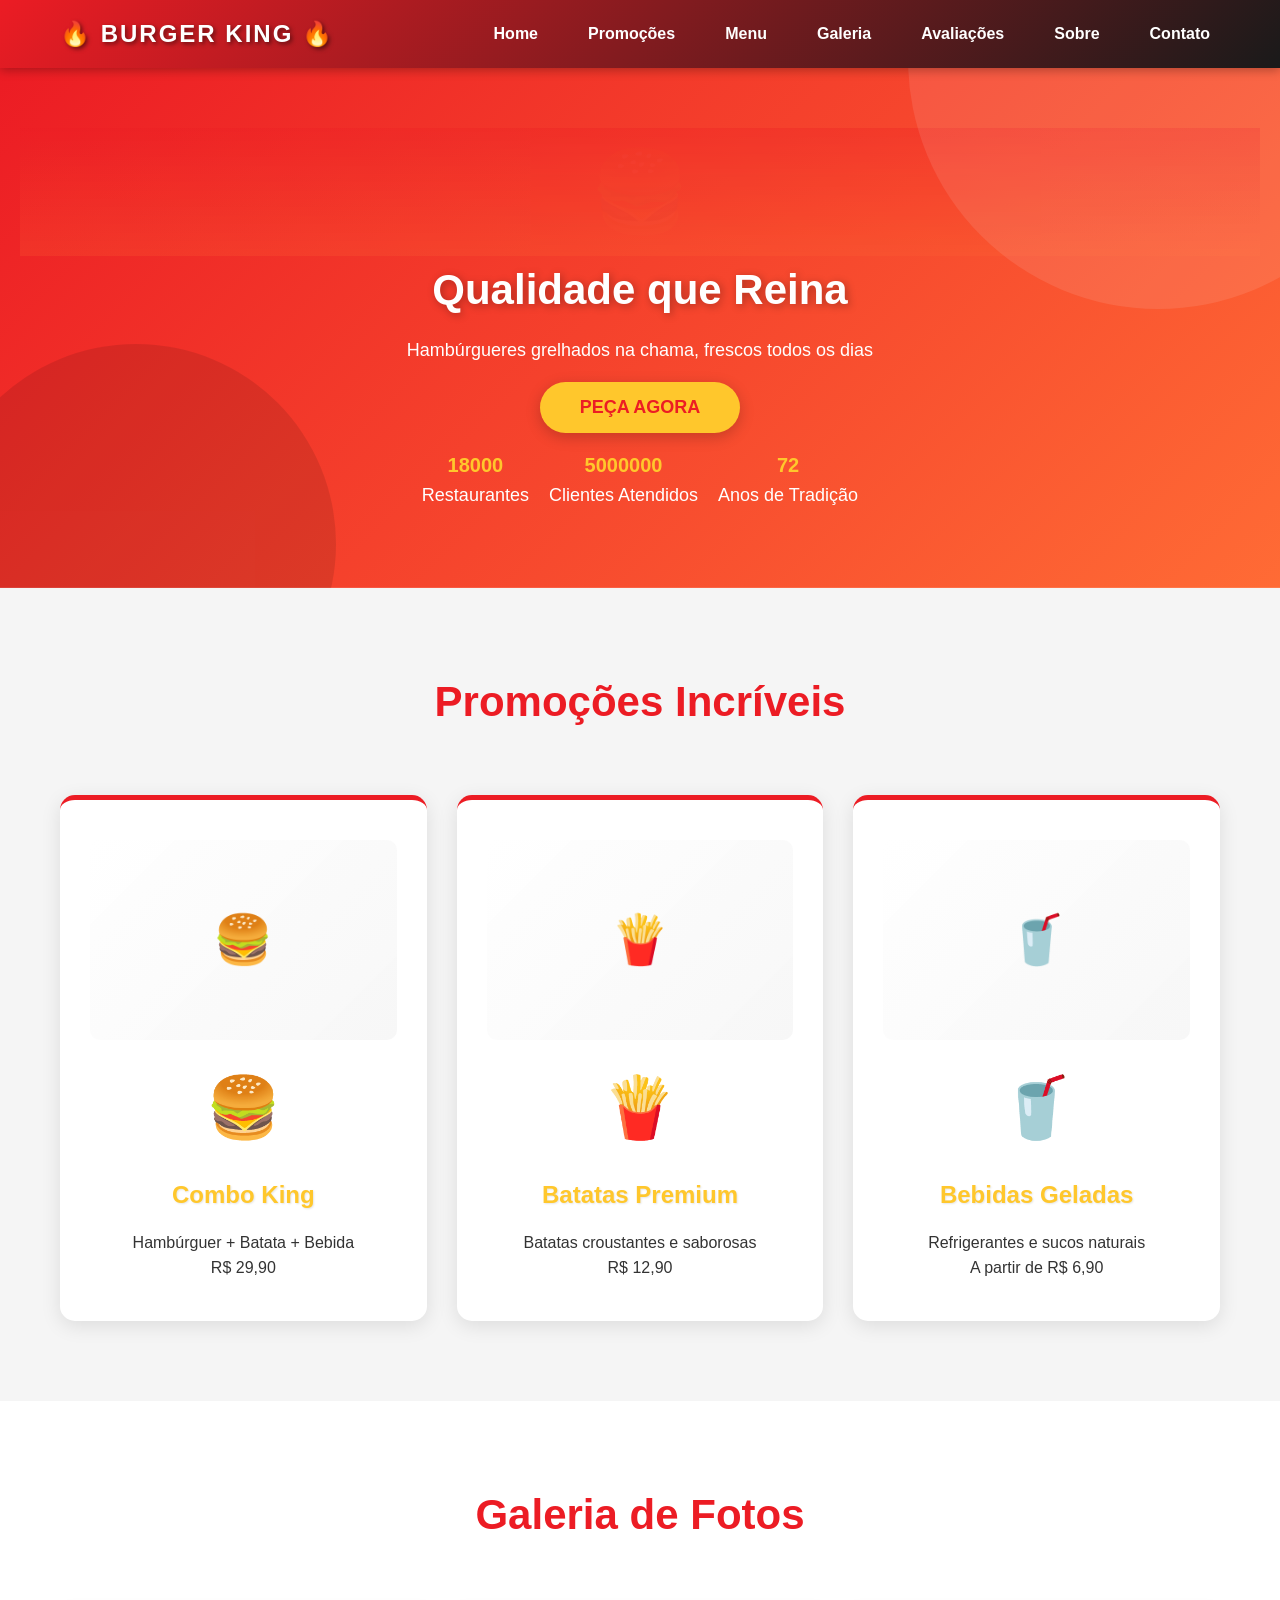
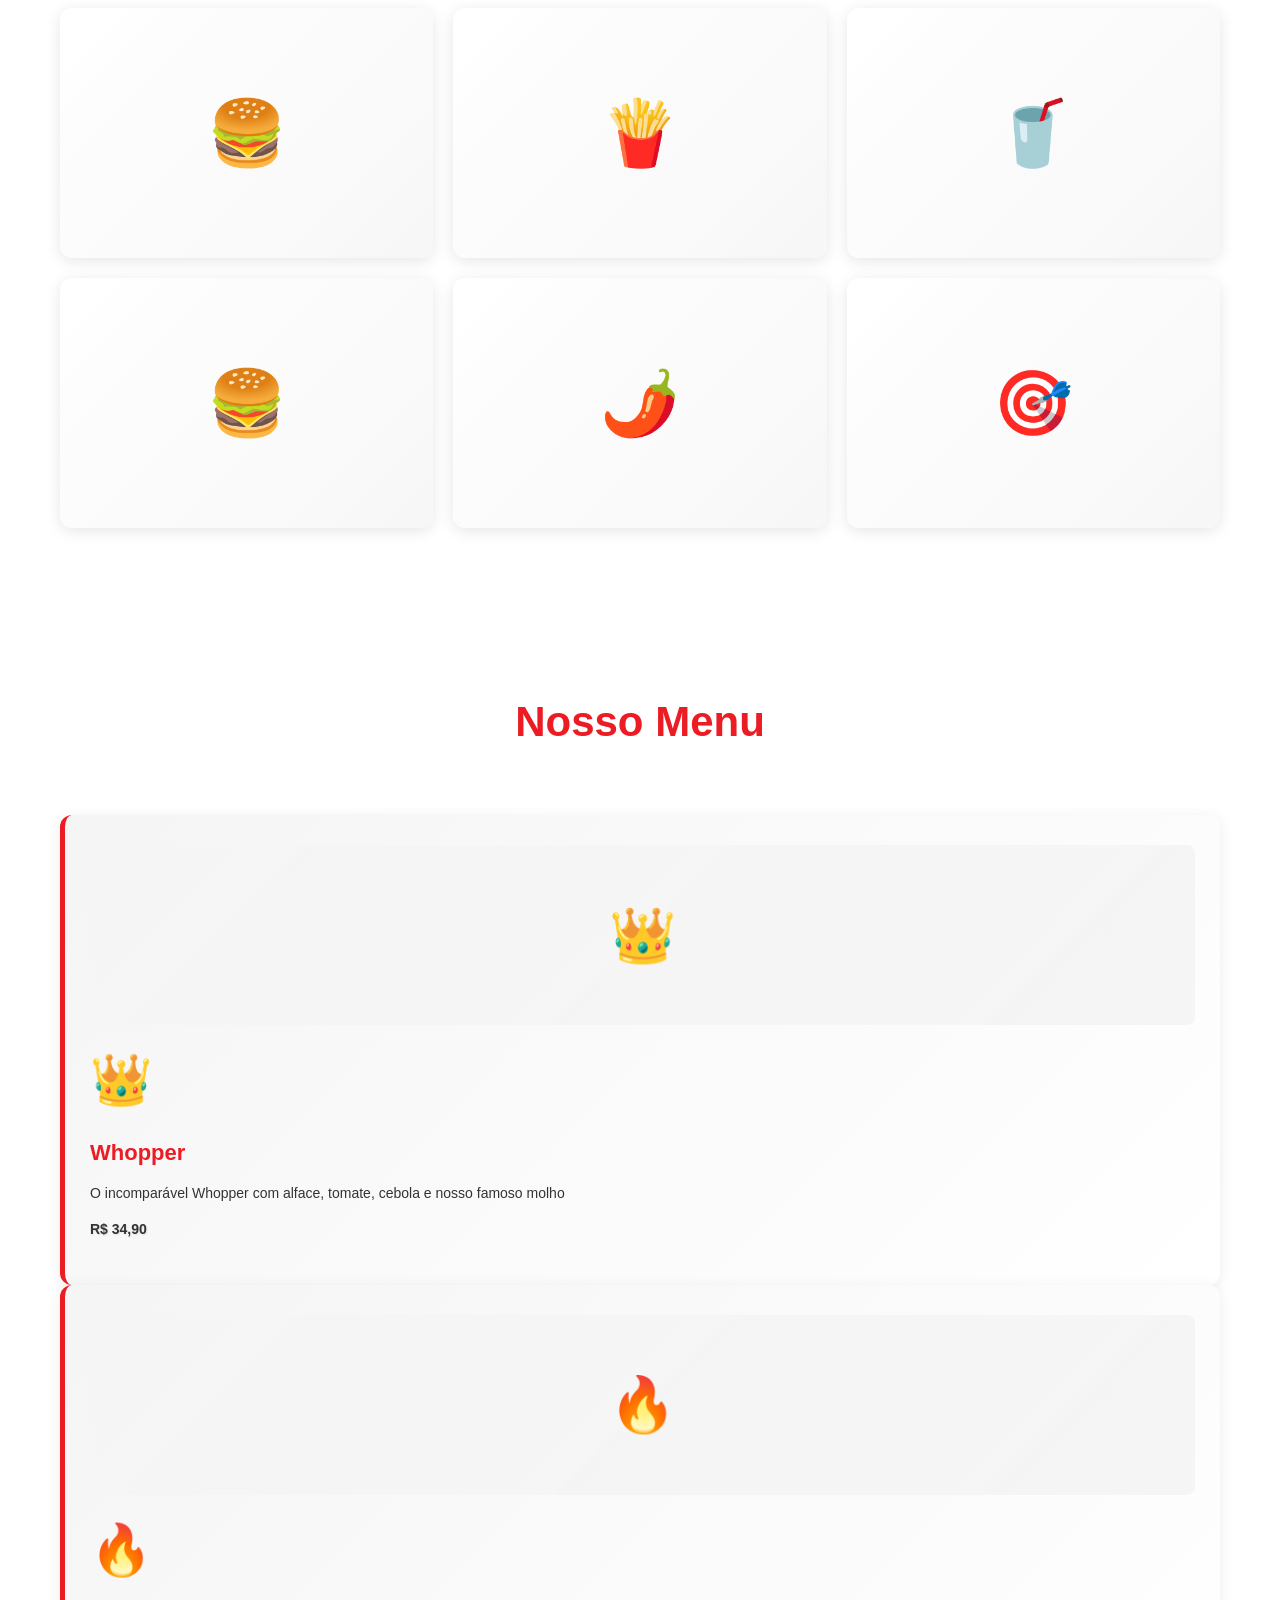
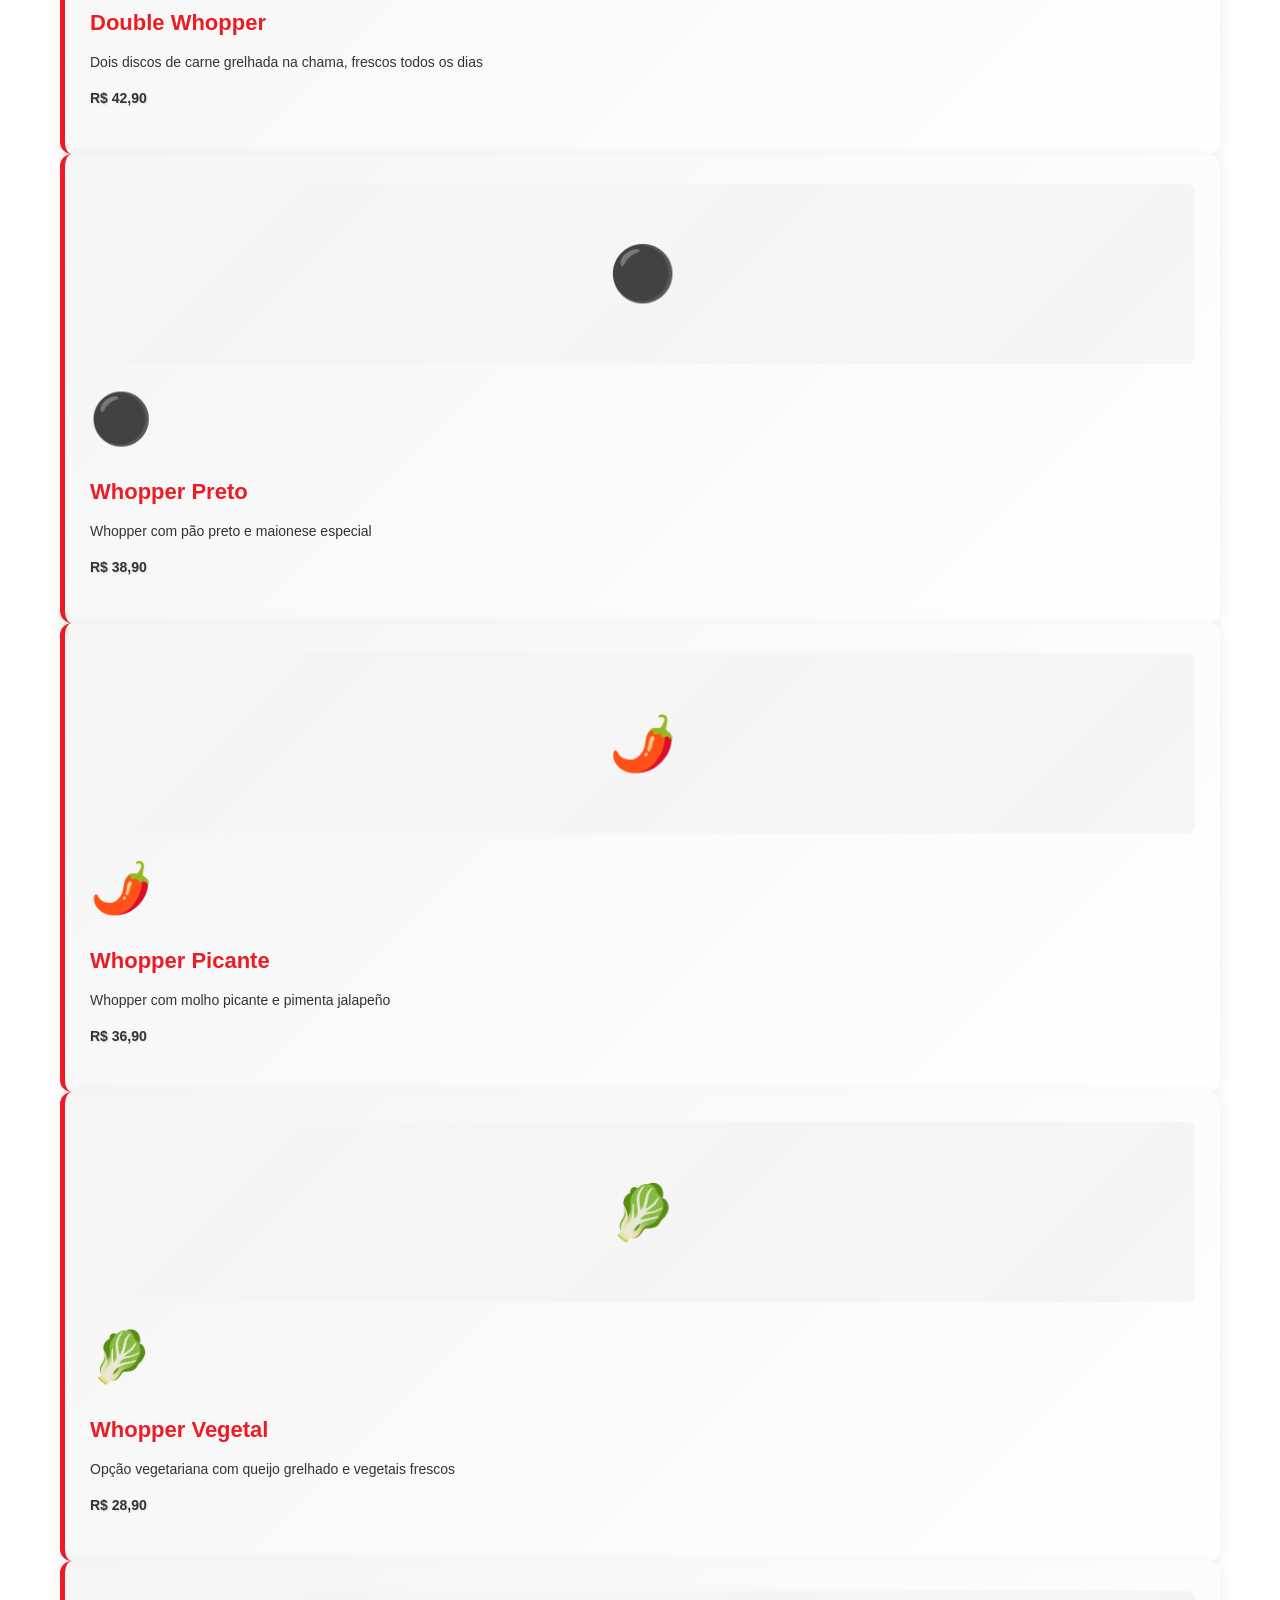
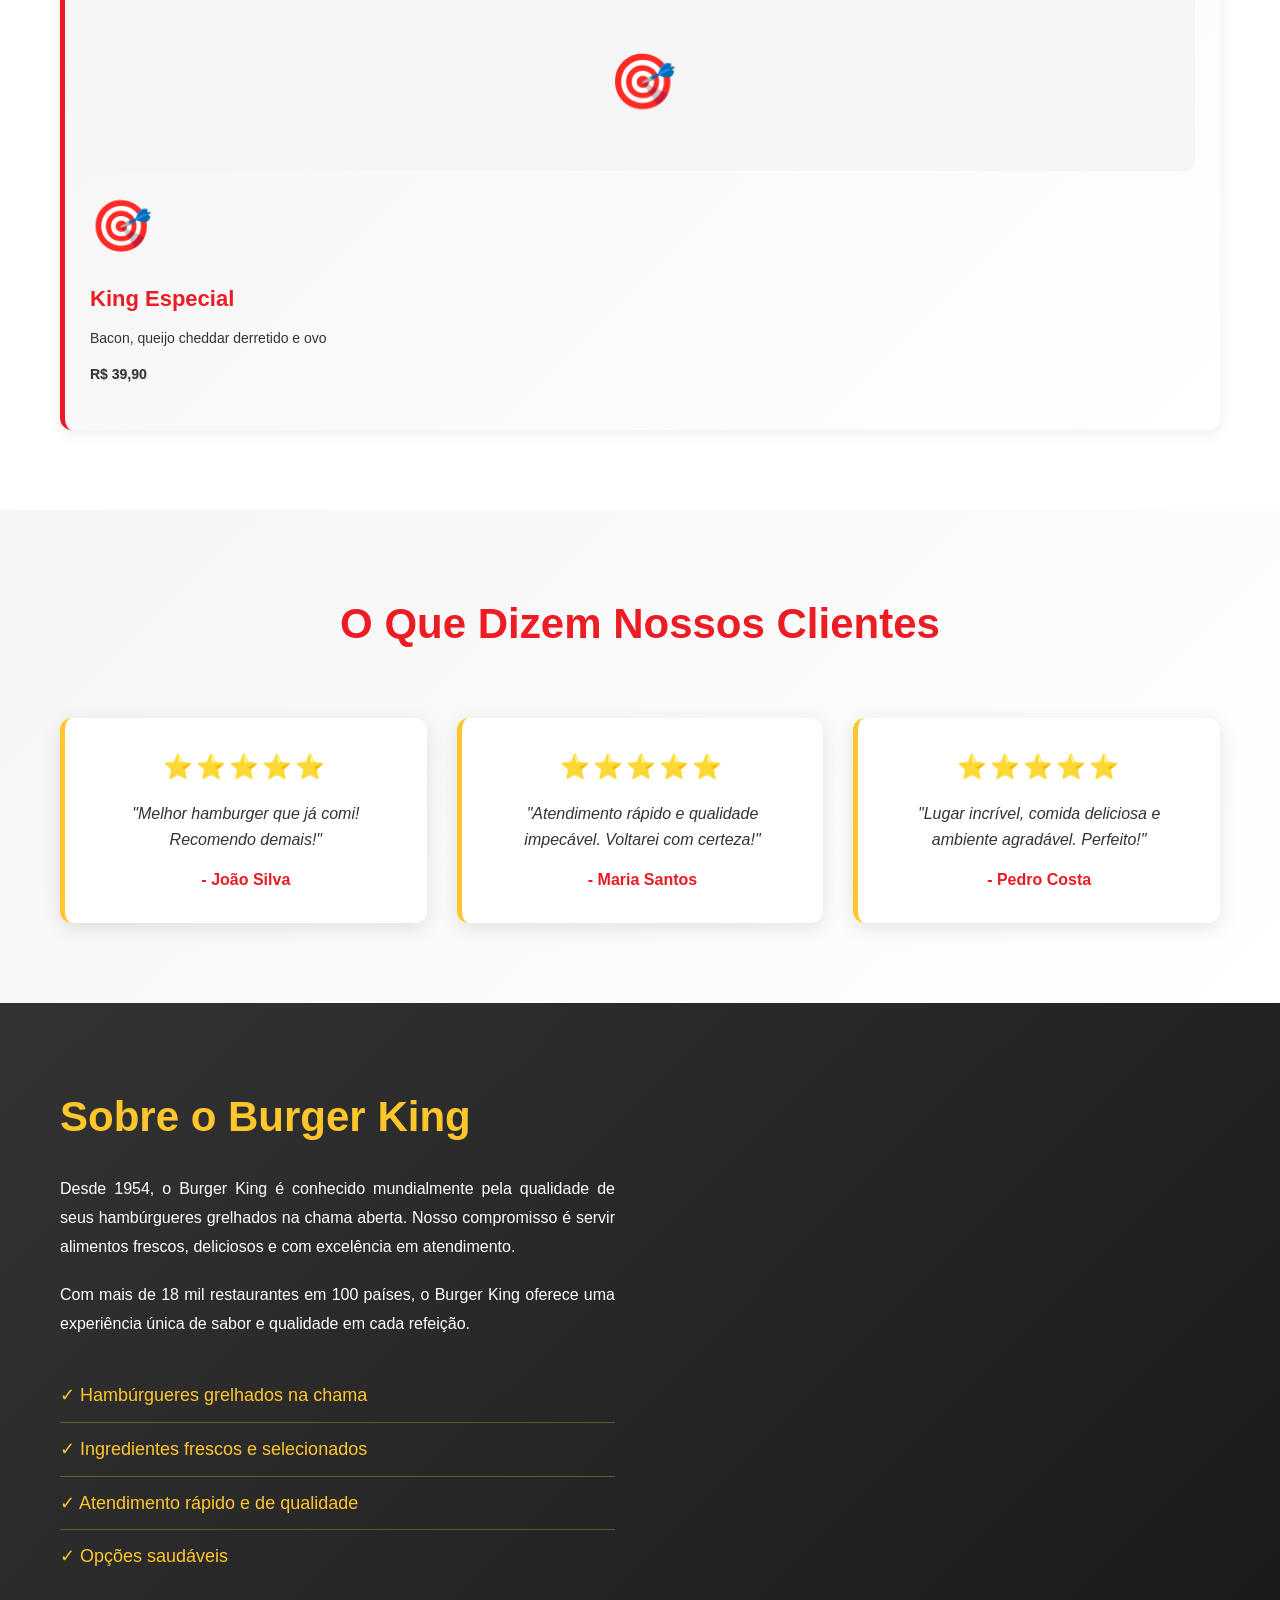
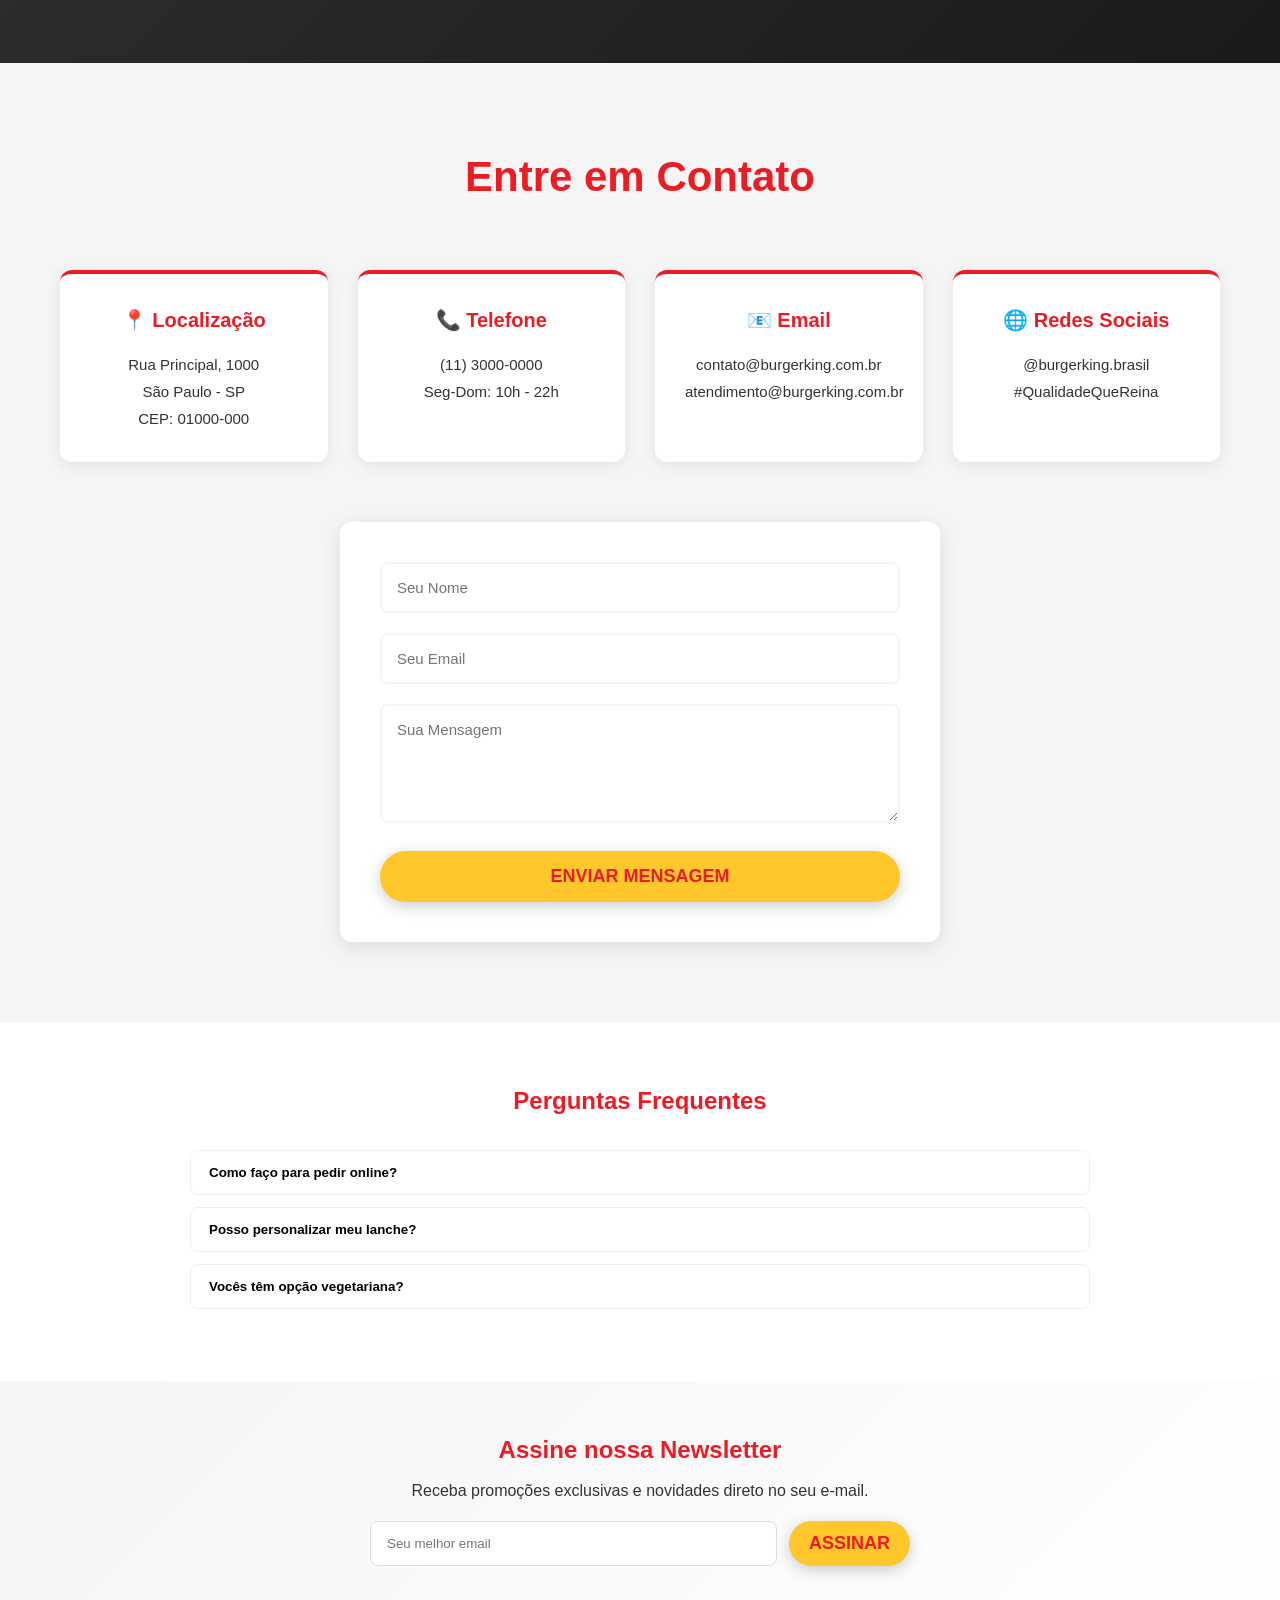
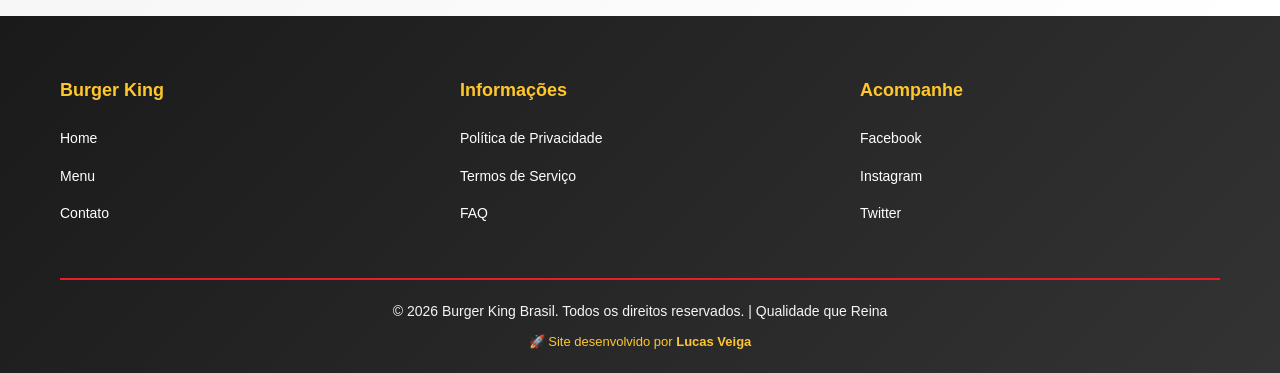
==== commit 89bef5de: "favcom" ====
--- a/landpagebk/burguerk.html
+++ b/landpagebk/burguerk.html
@@ -5,6 +5,8 @@
     <meta charset="UTF-8">
     <meta name="viewport" content="width=device-width, initial-scale=1.0">
     <title>Burger King - Qualidade que Reina</title>
+    <link rel="icon" href="/favicon.svg" type="image/svg+xml">
+    <link rel="shortcut icon" href="/favicon.svg">
     <link rel="stylesheet" href="estilos/styles.css">
 </head>
 
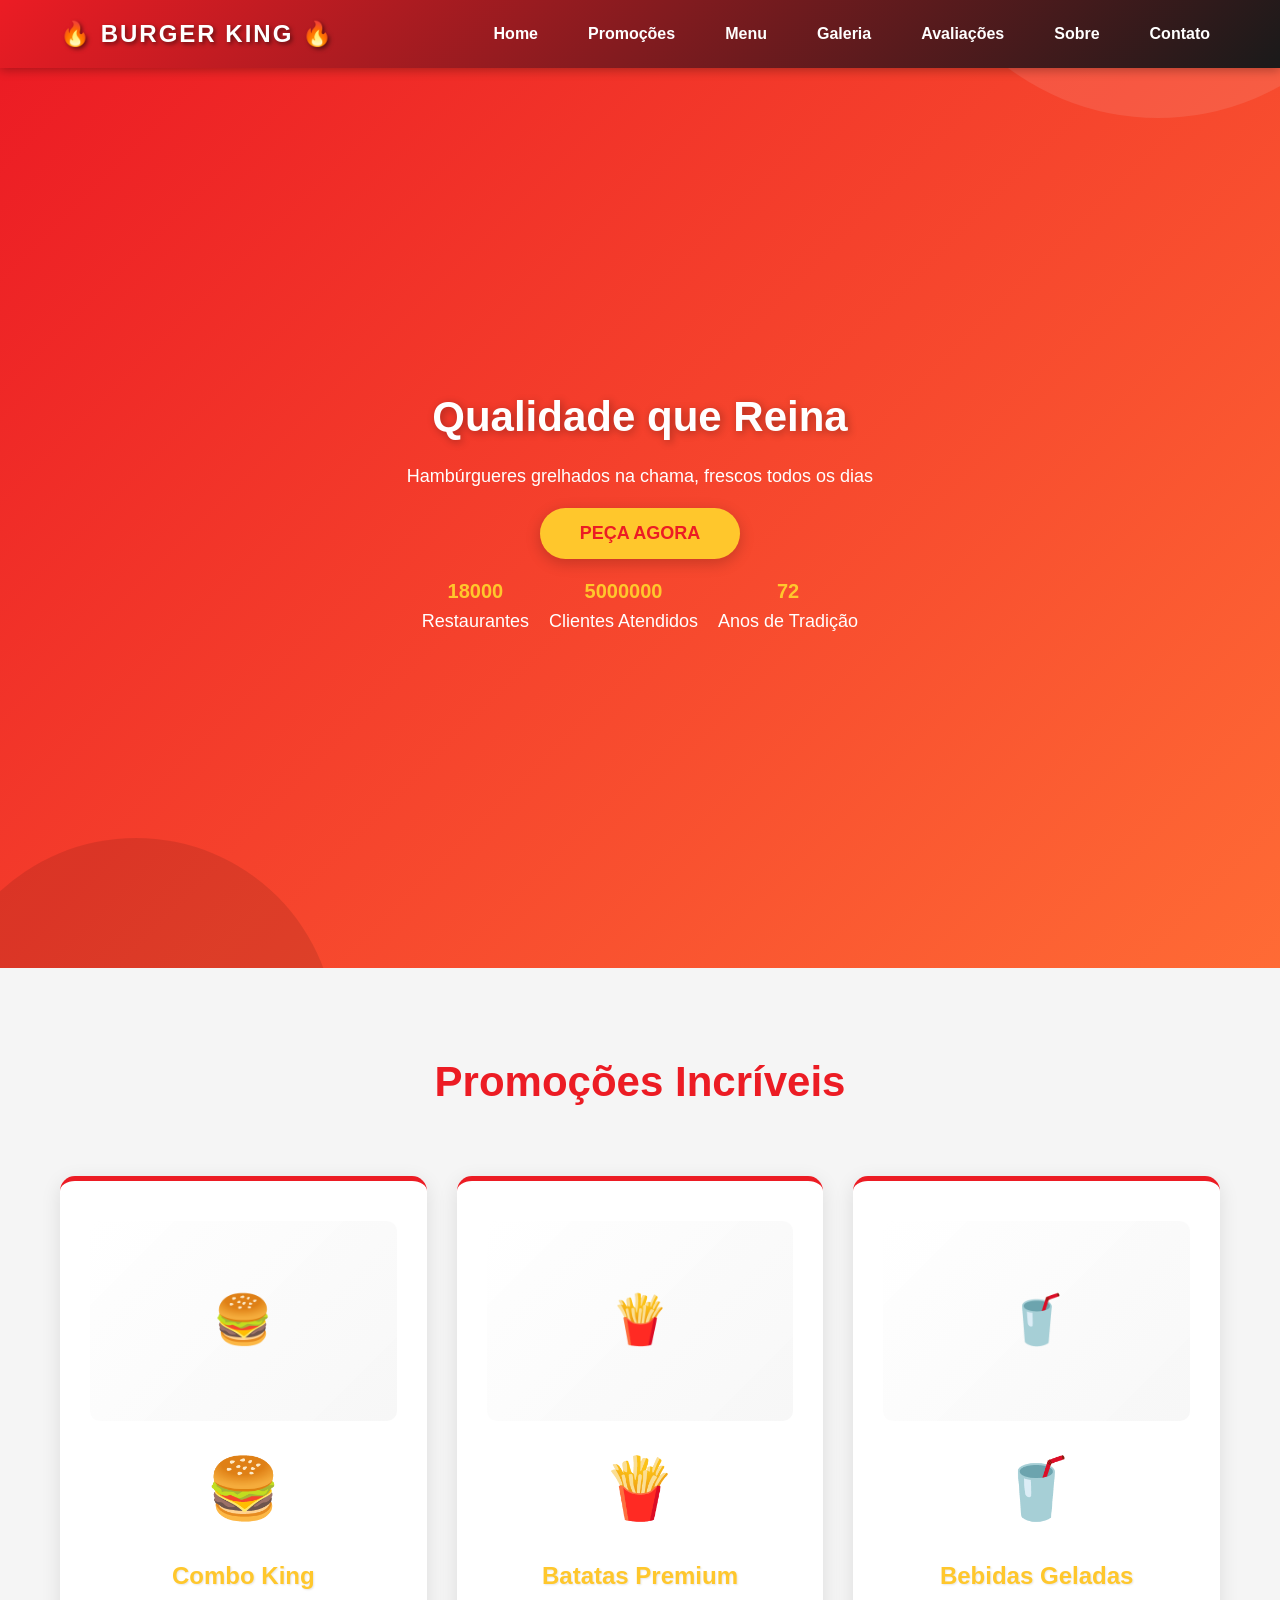
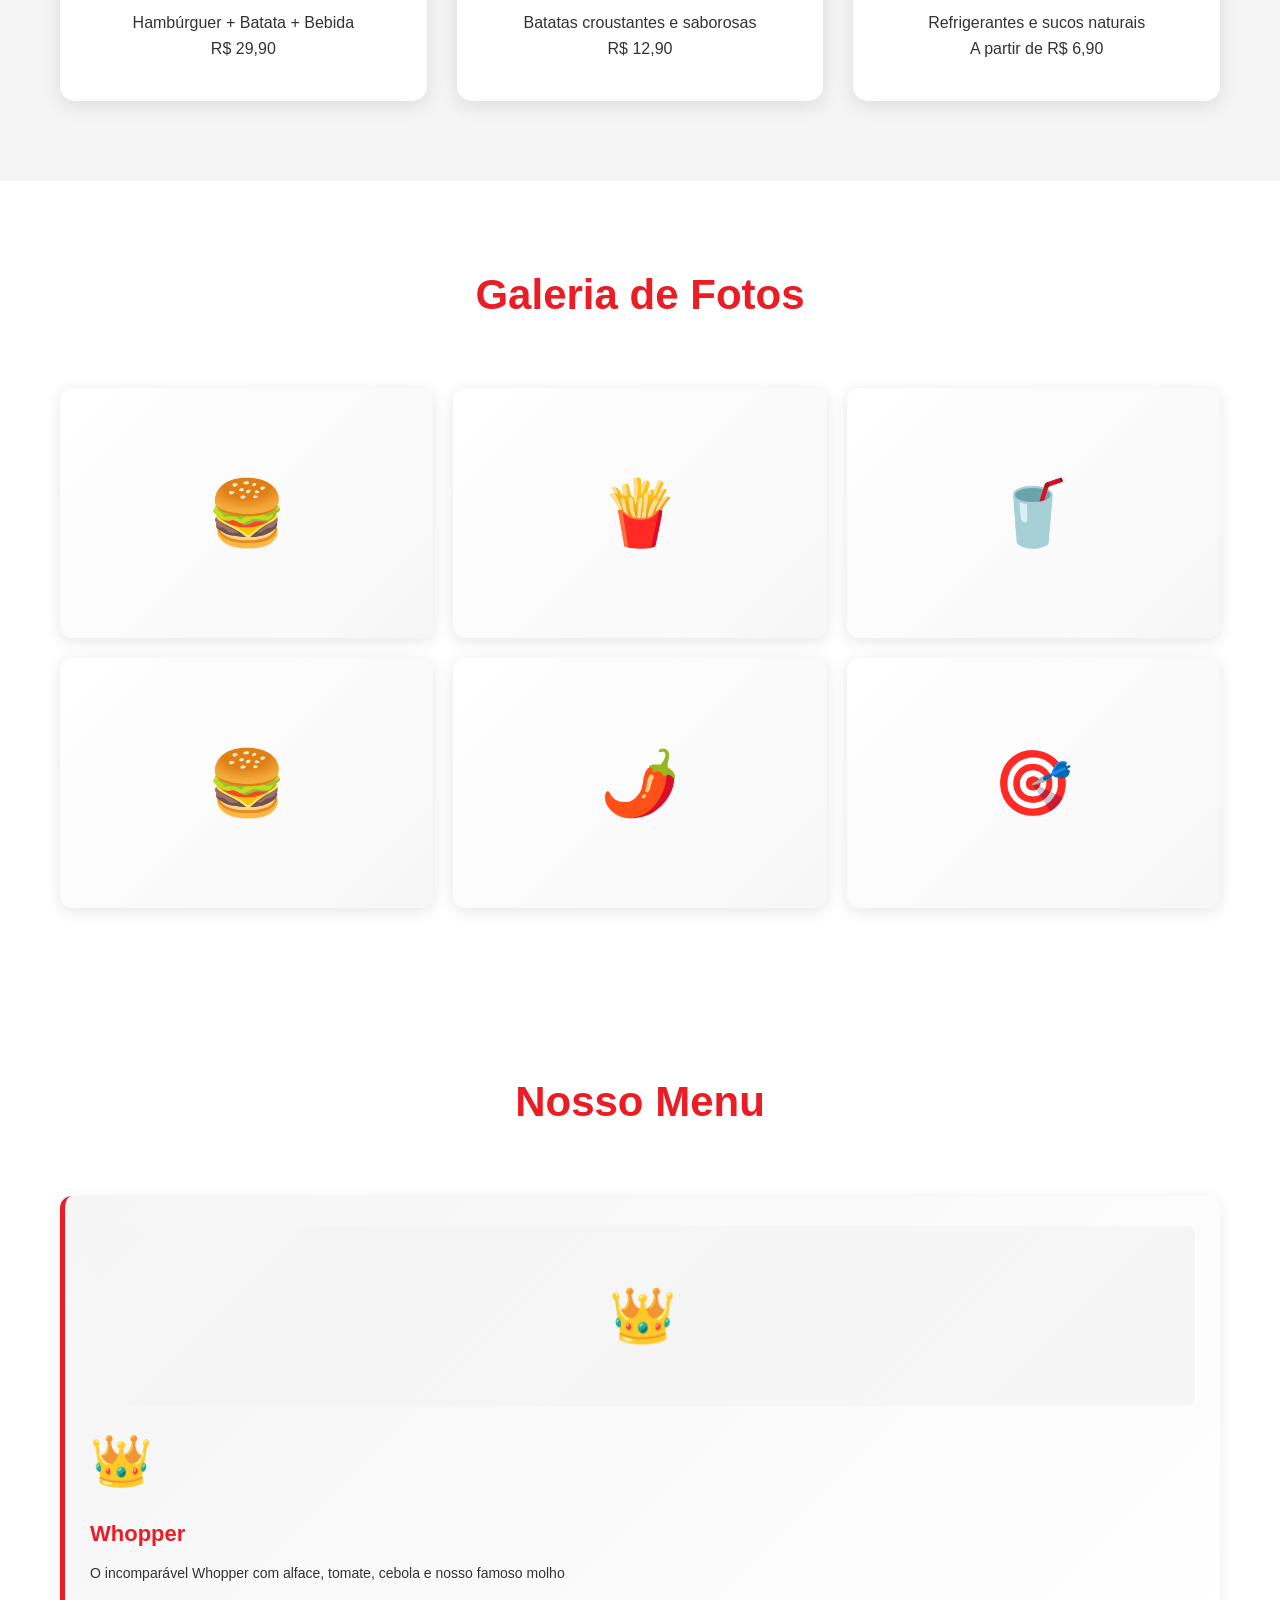
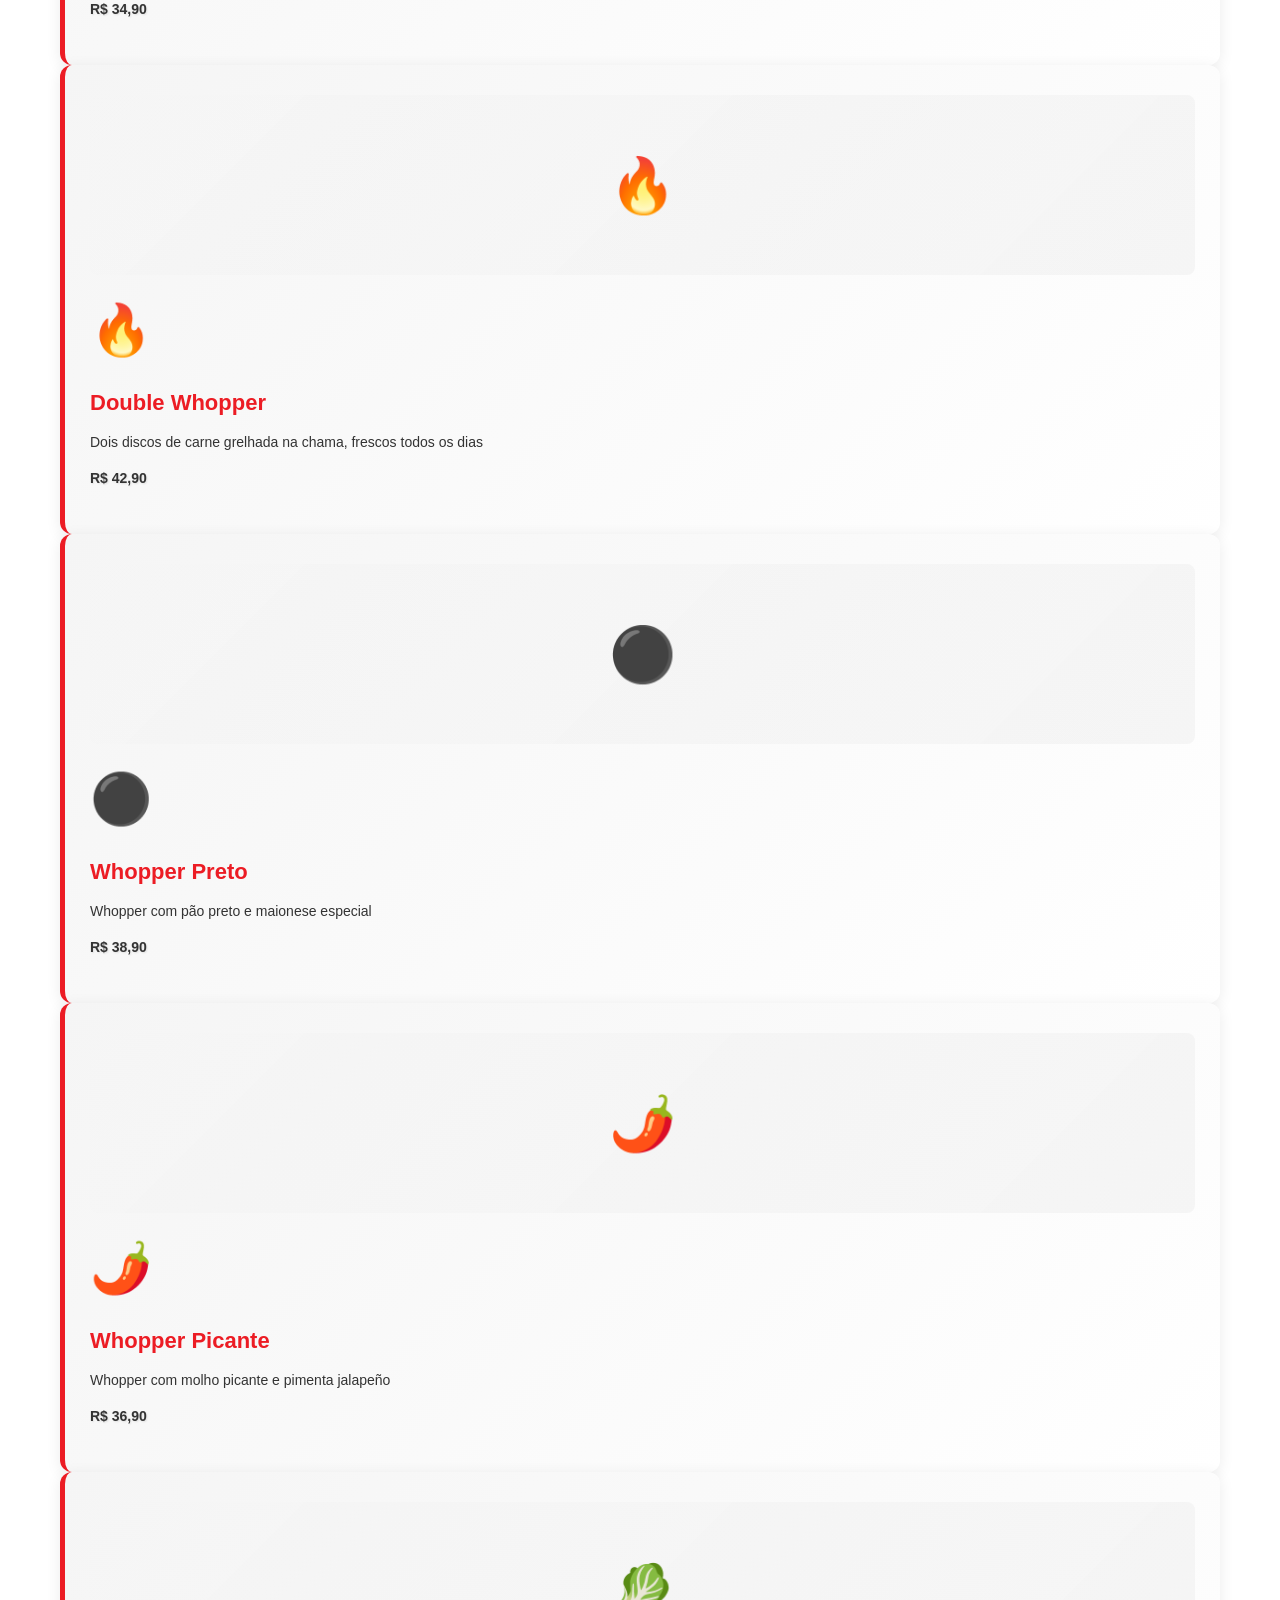
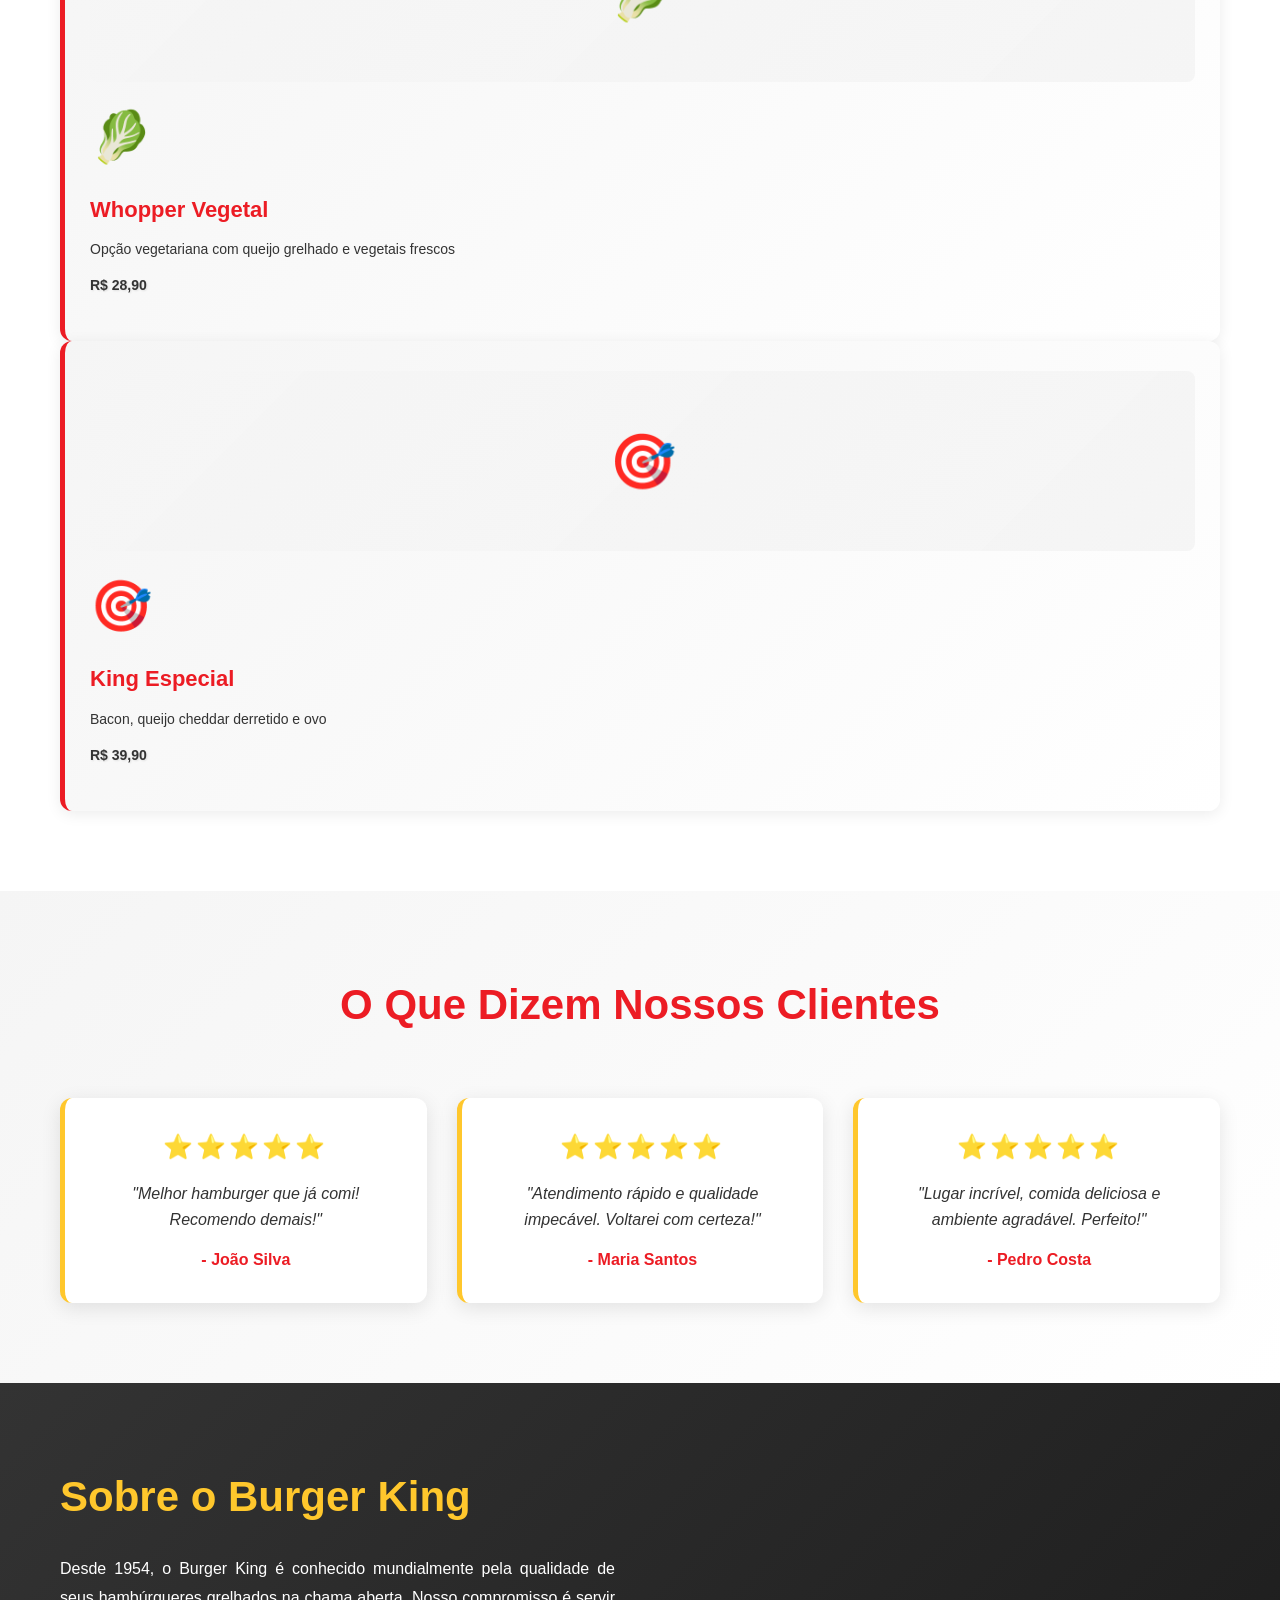
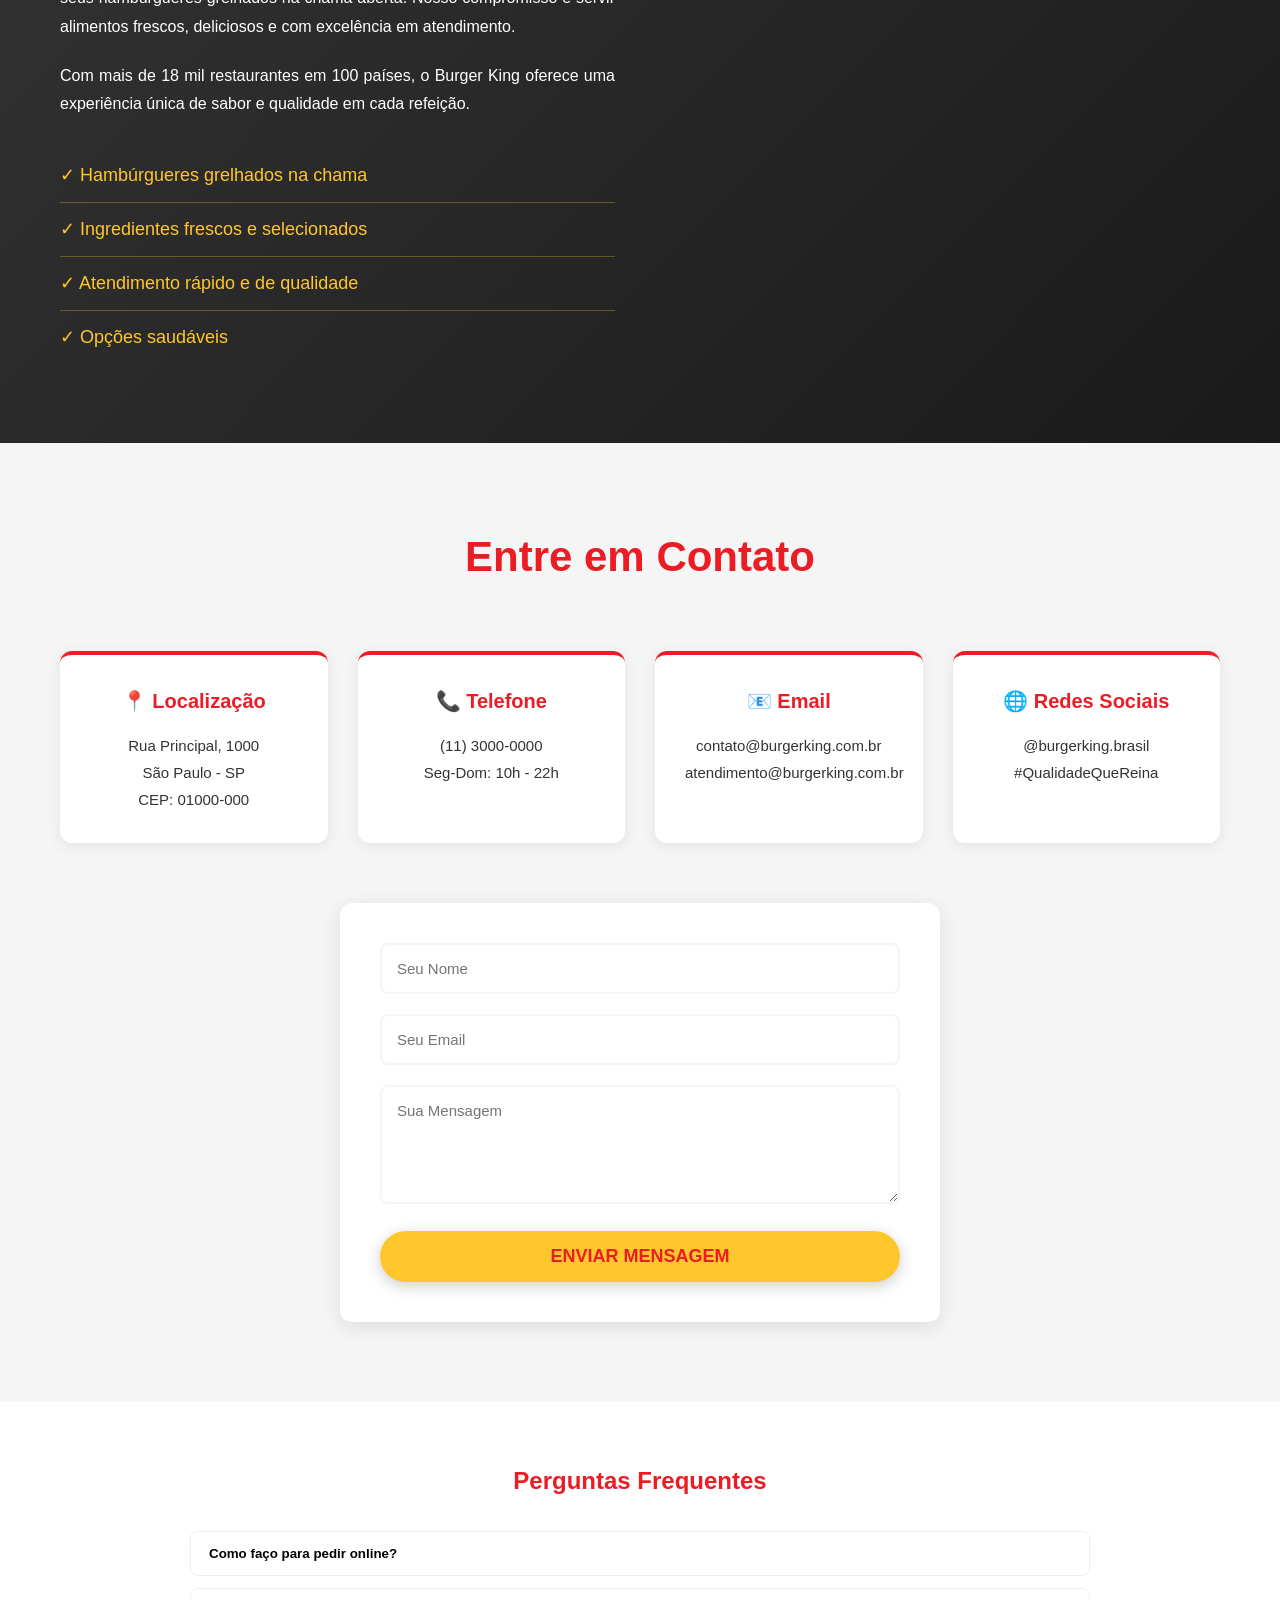
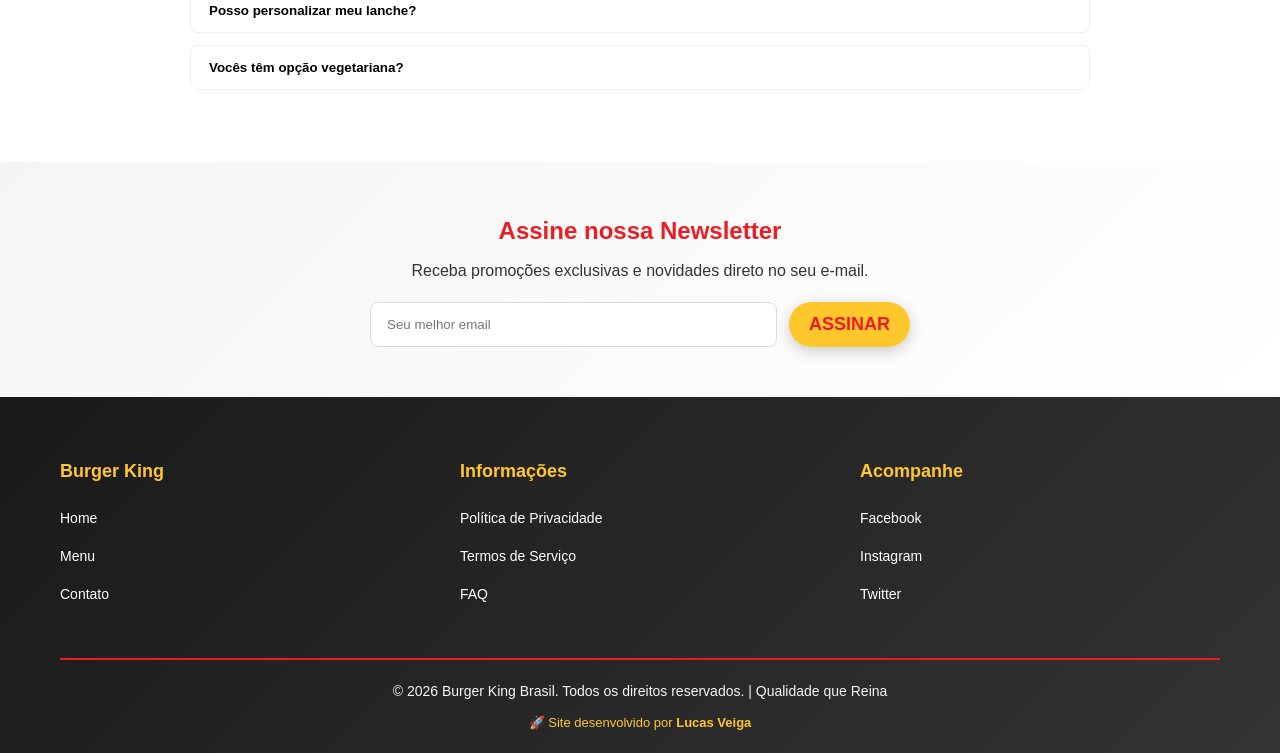
==== commit 78acf5a9: "mais blablabla" ====
--- a/landpagebk/burguerk.html
+++ b/landpagebk/burguerk.html
@@ -6,7 +6,7 @@
     <meta name="viewport" content="width=device-width, initial-scale=1.0">
     <title>Burger King - Qualidade que Reina</title>
     <link rel="icon" href="/favicon.svg" type="image/svg+xml">
-    <link rel="shortcut icon" href="/favicon.svg">
+    <link rel="shortcut icon" href="favicon.svg" type="image/svg+xml">
     <link rel="stylesheet" href="estilos/styles.css">
 </head>
 
@@ -38,7 +38,7 @@
 
     <!-- HERO SECTION -->
     <section class="hero" id="home">
-        <div class="hero-background no-img" aria-hidden="true"></div>
+        <div  aria-hidden="true"></div>
         <div class="hero-content">
             <h2>Qualidade que Reina</h2>
             <p>Hambúrgueres grelhados na chama, frescos todos os dias</p>
@@ -328,7 +328,8 @@
                         <li><a href="https://www.facebook.com/burgerkingbrasil" target="_blank"
                                 rel="noopener noreferrer" aria-label="Facebook Burger King Brasil">Facebook</a></li>
                         <li><a href="https://www.instagram.com/burgerkingbrasil" target="_blank"
-                                rel="noopener noreferrer" aria-label="Instagram Burger King Brasil">Instagram</a></li>
+                                rel="noopener noreferrer" aria-label="Instagram Burger King Brasil">Instagram</a>
+                        </li>
                         <li><a href="https://twitter.com/BurgerKingBrasil" target="_blank" rel="noopener noreferrer"
                                 aria-label="Twitter Burger King Brasil">Twitter</a></li>
                     </ul>
@@ -348,4 +349,4 @@
     <script src="estilos/script.js"></script>
 </body>
 
-</html>+</html>
--- a/landpagebk/estilos/styles.css
+++ b/landpagebk/estilos/styles.css
@@ -1,9 +1,9 @@
-
-*{
+* {
     margin: 0;
     padding: 0;
     box-sizing: border-box;
 }
+
 /* ===== CORES DO BURGER KING ===== */
 :root {
     --bk-red: #EC1C24;
@@ -15,23 +15,6 @@
     --bk-accent: #FF6B35;
 }
 
-.hero-background.no-img {
-    width: 100%;
-    height: 100%;
-    background: linear-gradient(180deg, rgba(236,28,36,0.9), rgba(255,107,53,0.7));
-    display: flex;
-    align-items: center;
-    justify-content: center;
-    position: relative;
-}
-
-.hero-background.no-img::after {
-    content: '🍔';
-    font-size: 80px;
-    color: rgba(255,255,255,0.08);
-}
-
-
 html {
     scroll-behavior: smooth;
 }
@@ -103,8 +86,9 @@
     font-size: 64px;
     border-radius: 12px;
     transition: transform 0.3s ease, box-shadow 0.3s ease;
-    background: linear-gradient(135deg, rgba(255,255,255,0.02), rgba(0,0,0,0.03));
-}
+    background: linear-gradient(135deg, rgba(255, 255, 255, 0.02), rgba(0, 0, 0, 0.03));
+}
+
 .galeria-item:hover .media-card,
 .promo-card:hover .media-card,
 .menu-item:hover .media-card {
@@ -175,16 +159,18 @@
     }
 }
 
-/* ===== HERO SECTION ===== */
+/* ===== HERO ===== */
 .hero {
     background: linear-gradient(135deg, var(--bk-red) 0%, var(--bk-accent) 100%);
     color: var(--bk-white);
-    padding: 60px 20px;
+    padding: 80px 20px;
     text-align: center;
     position: relative;
     overflow: hidden;
-    background-size: cover;
-    background-position: center;
+    min-height: 100vh;
+    display: flex;
+    align-items: center;
+    justify-content: center;
 }
 
 .hero-background {
@@ -197,10 +183,20 @@
     opacity: 0.3;
 }
 
-.hero-background img {
+.hero-background.no-img {
     width: 100%;
     height: 100%;
-    object-fit: cover;
+    background: linear-gradient(180deg, rgba(236, 28, 36, 0.9), rgba(255, 107, 53, 0.7));
+    display: flex;
+    align-items: center;
+    justify-content: center;
+    position: relative;
+}
+
+.hero-background.no-img::after {
+    content: '🍔';
+    font-size: 80px;
+    color: rgba(255, 255, 255, 0.08);
 }
 
 .hero::before {
@@ -251,6 +247,7 @@
         opacity: 0;
         transform: translateY(30px);
     }
+
     to {
         opacity: 1;
         transform: translateY(0);
@@ -420,8 +417,15 @@
 }
 
 @keyframes pulse {
-    0%, 100% { transform: scale(1); }
-    50% { transform: scale(1.05); }
+
+    0%,
+    100% {
+        transform: scale(1);
+    }
+
+    50% {
+        transform: scale(1.05);
+    }
 }
 
 /* ===== PROMOÇÕES ===== */
@@ -487,7 +491,7 @@
     text-shadow: 1px 1px 2px rgba(0, 0, 0, 0.1);
 }
 
-.promo-media { 
+.promo-media {
     height: 200px;
     font-size: 48px;
     border-radius: 10px;
@@ -755,6 +759,7 @@
     text-decoration: none;
     font-weight: 700;
 }
+
 .footer-bottom a:hover {
     color: var(--bk-white);
     text-decoration: underline;
@@ -765,7 +770,7 @@
     .nav ul {
         flex-direction: column;
         gap: 15px;
-        display: none;
+        display: flex;
     }
 
     .hero h2 {
@@ -855,6 +860,7 @@
     from {
         opacity: 0;
     }
+
     to {
         opacity: 1;
     }
@@ -864,15 +870,19 @@
     from {
         opacity: 1;
     }
+
     to {
         opacity: 0;
     }
 }
 
 @keyframes bounceIn {
-    0%, 100% {
+
+    0%,
+    100% {
         transform: translateY(0);
     }
+
     50% {
         transform: translateY(-10px);
     }
@@ -884,16 +894,18 @@
 }
 
 /* ===== HERO STATS ===== */
- .hero-stats {
+.hero-stats {
     display: flex;
     gap: 20px;
     justify-content: center;
     margin-top: 16px;
 }
+
 .hero-stats .stat {
     text-align: center;
     color: var(--bk-white);
 }
+
 .counter {
     font-size: 20px;
     font-weight: 800;
@@ -901,20 +913,80 @@
 }
 
 /* ===== FAQ ===== */
-.faq { padding: 60px 20px; background: var(--bk-white); }
-.faq h2 { color: var(--bk-red); text-align:center; margin-bottom:30px; }
-.faq-list { max-width:900px; margin:0 auto; }
-.faq-item { margin-bottom:12px; border-radius:8px; overflow:hidden; border:1px solid #eee; }
-.faq-question { width:100%; text-align:left; padding:14px 18px; background:#fff; border:none; cursor:pointer; font-weight:700; }
-.faq-answer { padding:14px 18px; display:none; background:#fafafa; }
+.faq {
+    padding: 60px 20px;
+    background: var(--bk-white);
+}
+
+.faq h2 {
+    color: var(--bk-red);
+    text-align: center;
+    margin-bottom: 30px;
+}
+
+.faq-list {
+    max-width: 900px;
+    margin: 0 auto;
+}
+
+.faq-item {
+    margin-bottom: 12px;
+    border-radius: 8px;
+    overflow: hidden;
+    border: 1px solid #eee;
+}
+
+.faq-question {
+    width: 100%;
+    text-align: left;
+    padding: 14px 18px;
+    background: #fff;
+    border: none;
+    cursor: pointer;
+    font-weight: 700;
+}
+
+.faq-answer {
+    padding: 14px 18px;
+    display: none;
+    background: #fafafa;
+}
 
 /* ===== NEWSLETTER ===== */
-.newsletter { padding:50px 20px; background: linear-gradient(135deg, var(--bk-light-gray), var(--bk-white)); text-align:center; }
-.newsletter h2 { color: var(--bk-red); margin-bottom:8px; }
-.newsletter p { color: var(--bk-dark-gray); margin-bottom:18px; }
-.newsletter-form { max-width:540px; margin:0 auto; display:flex; gap:12px; justify-content:center; }
-.newsletter-form input { flex:1; padding:12px 16px; border-radius:8px; border:1px solid #ddd; }
-.newsletter-form button { padding:12px 20px; }
+.newsletter {
+    padding: 50px 20px;
+    background: linear-gradient(135deg, var(--bk-light-gray), var(--bk-white));
+    text-align: center;
+}
+
+.newsletter h2 {
+    color: var(--bk-red);
+    margin-bottom: 8px;
+}
+
+.newsletter p {
+    color: var(--bk-dark-gray);
+    margin-bottom: 18px;
+}
+
+.newsletter-form {
+    max-width: 540px;
+    margin: 0 auto;
+    display: flex;
+    gap: 12px;
+    justify-content: center;
+}
+
+.newsletter-form input {
+    flex: 1;
+    padding: 12px 16px;
+    border-radius: 8px;
+    border: 1px solid #ddd;
+}
+
+.newsletter-form button {
+    padding: 12px 20px;
+}
 
 /* Efeito de scroll suave */
 ::-webkit-scrollbar {
@@ -929,9 +1001,11 @@
     background: var(--bk-red);
     border-radius: 5px;
 }
+
 ::-webkit-scrollbar-thumb:hover {
     background: var(--bk-dark-gray);
 }
+
 .nav a:hover {
     color: var(--bk-yellow);
     text-shadow: 1px 1px 2px rgba(0, 0, 0, 0.3);
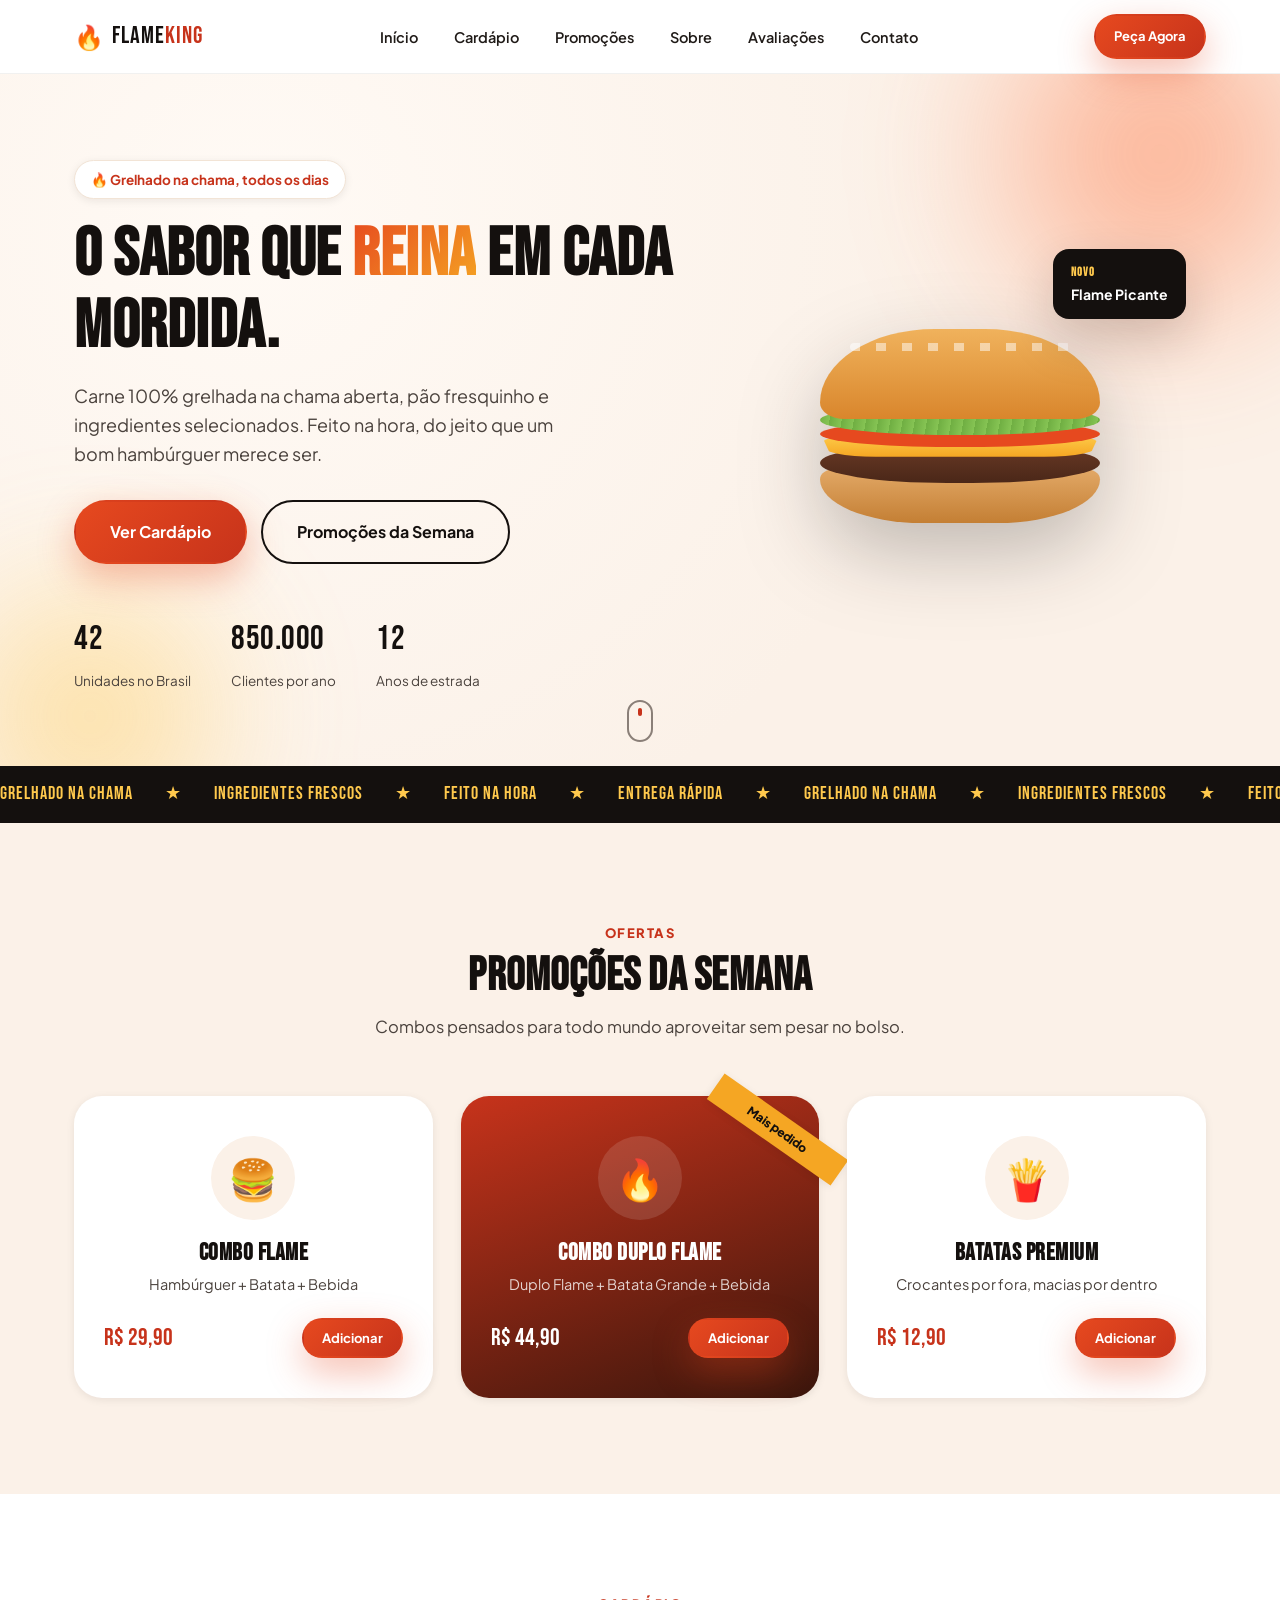
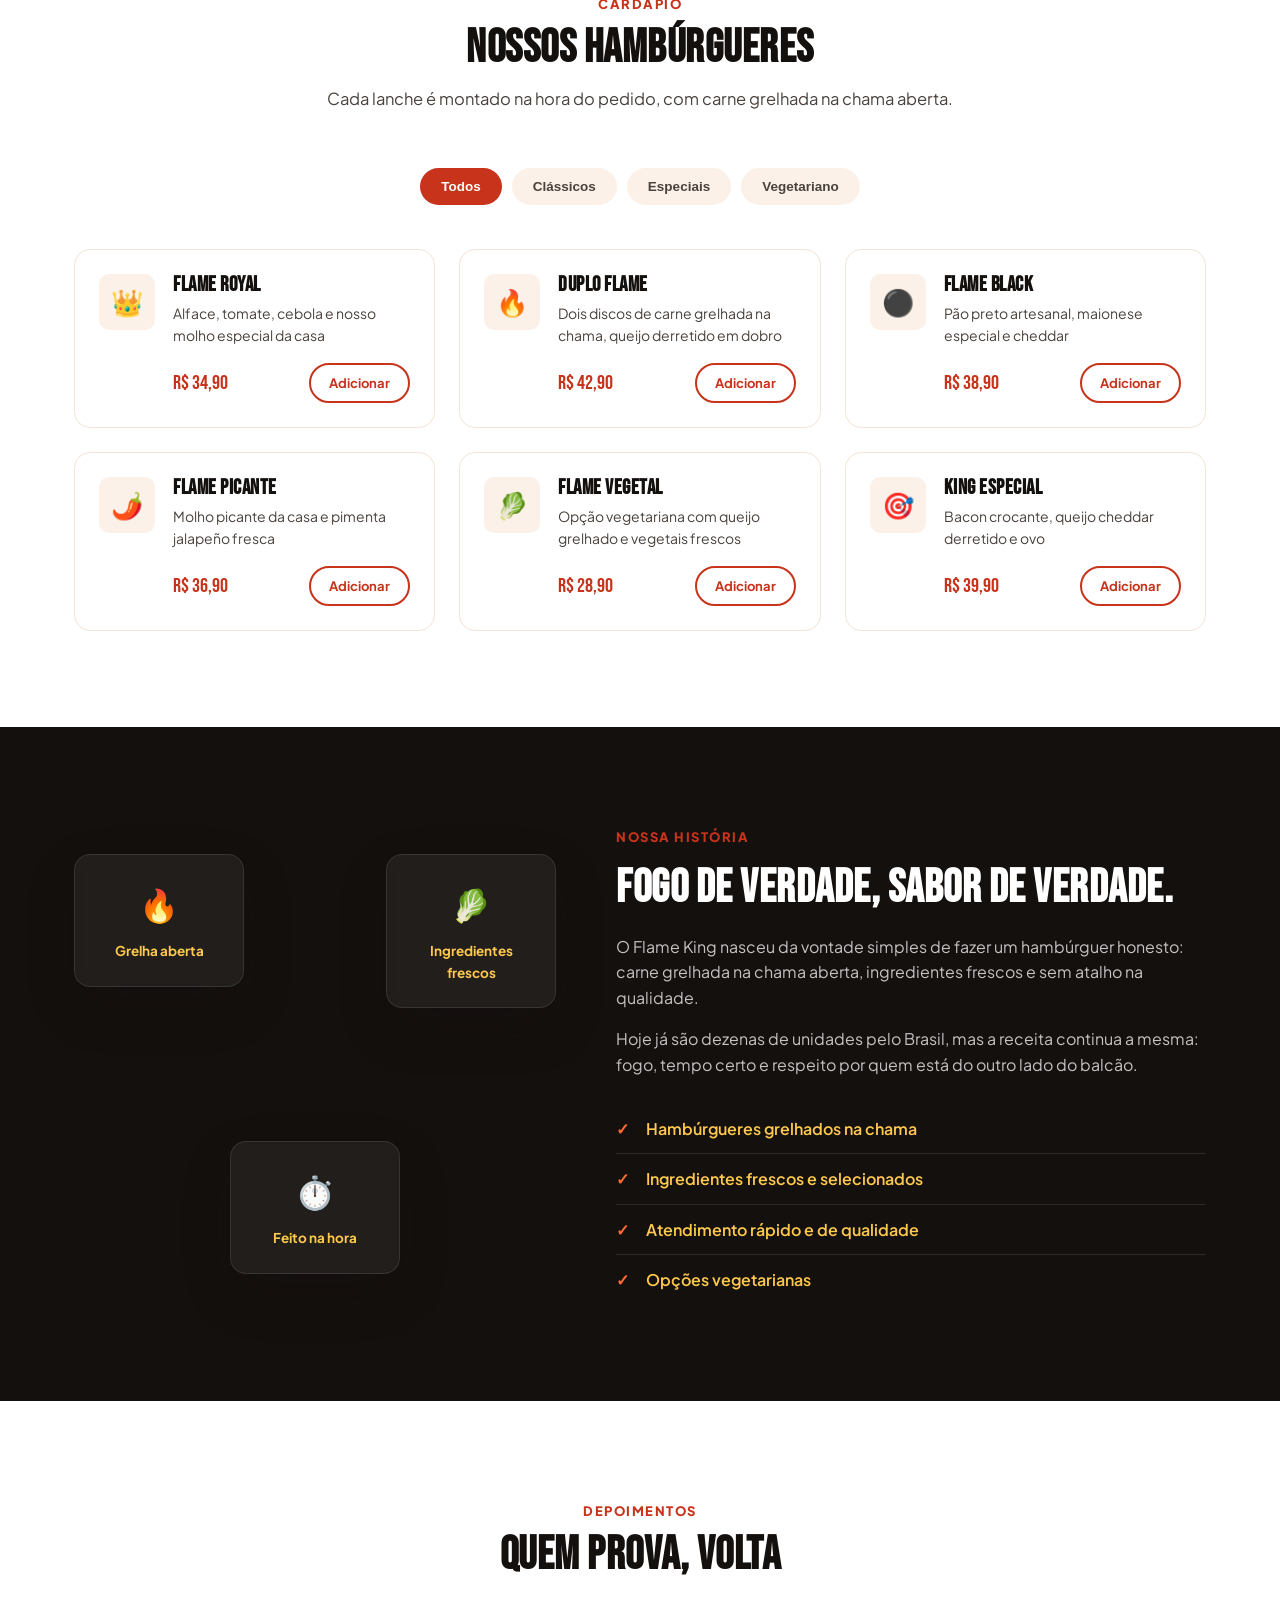
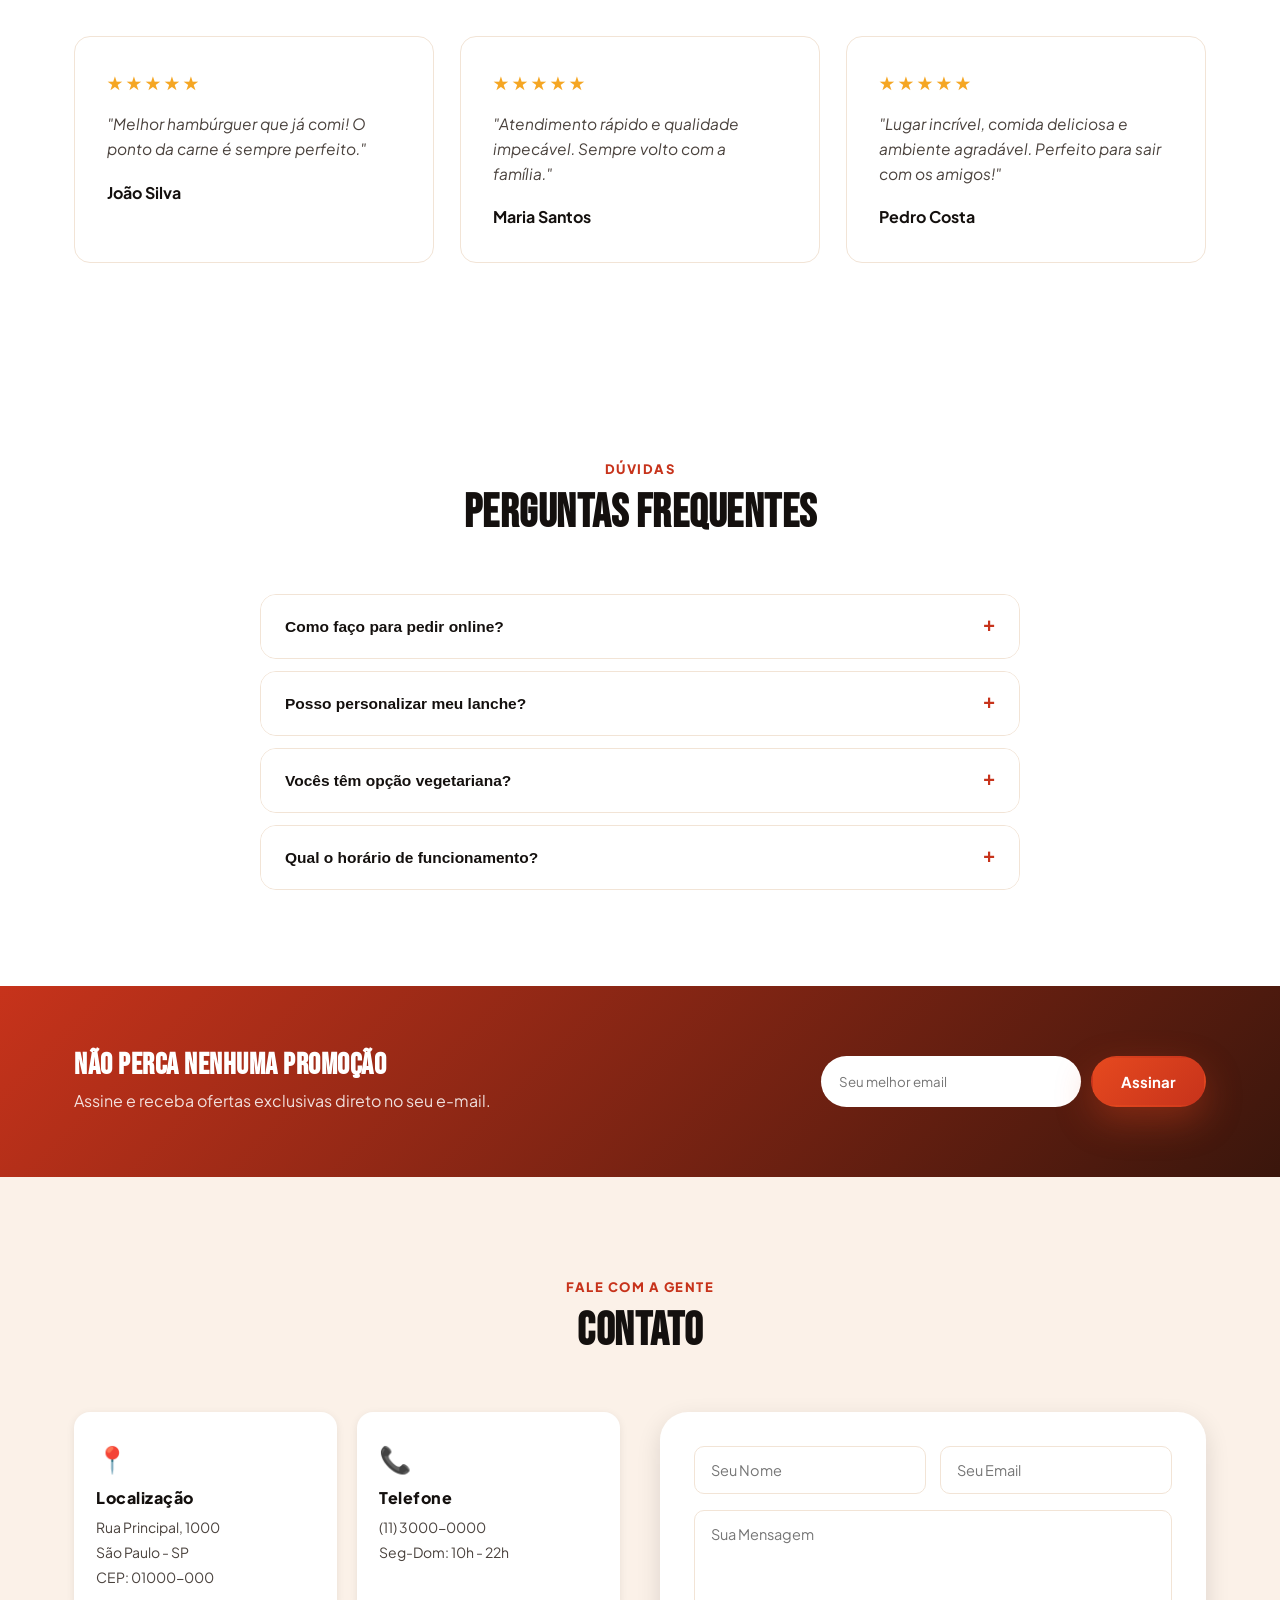
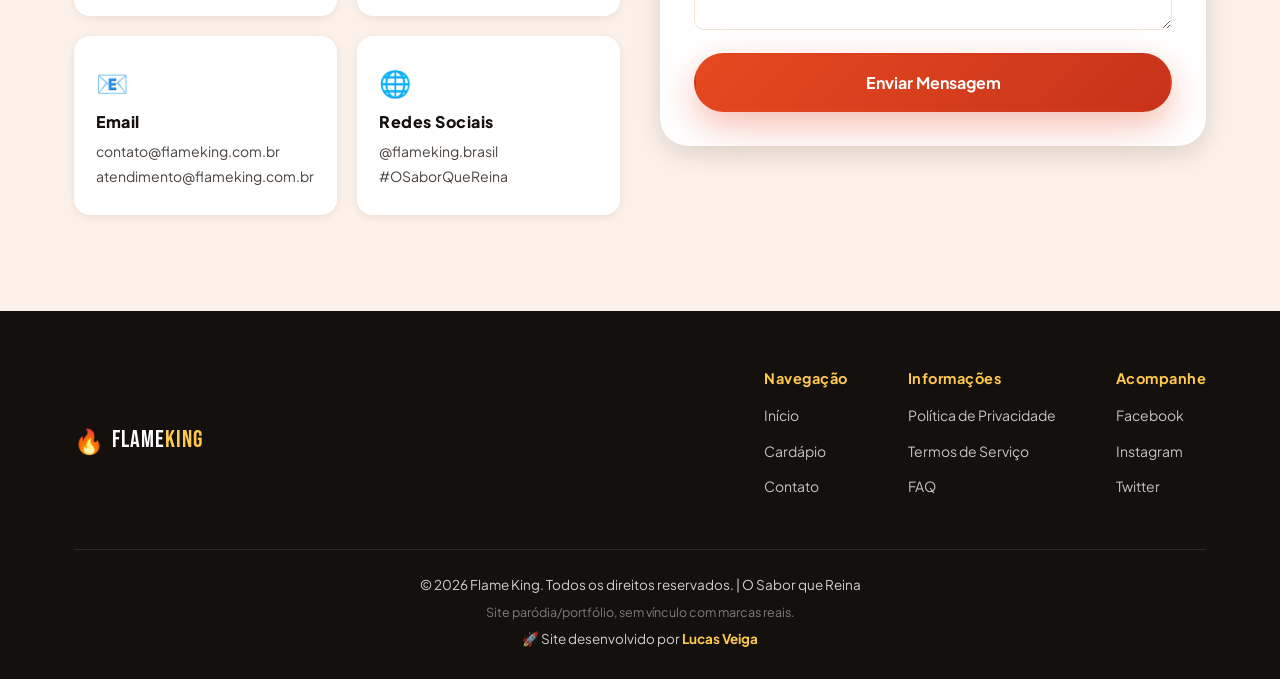
==== commit 4f5c6a9b: "aprimorei o site" ====
--- a/landpagebk/burguerk.html
+++ b/landpagebk/burguerk.html
@@ -4,348 +4,451 @@
 <head>
     <meta charset="UTF-8">
     <meta name="viewport" content="width=device-width, initial-scale=1.0">
-    <title>Burger King - Qualidade que Reina</title>
+    <title>Flame King — O Sabor que Reina</title>
+    <meta name="description" content="Flame King: hambúrgueres grelhados na chama, ingredientes frescos e muito sabor.">
     <link rel="icon" href="/favicon.svg" type="image/svg+xml">
     <link rel="shortcut icon" href="favicon.svg" type="image/svg+xml">
+    <link rel="preconnect" href="https://fonts.googleapis.com">
+    <link rel="preconnect" href="https://fonts.gstatic.com" crossorigin>
+    <link href="https://fonts.googleapis.com/css2?family=Bebas+Neue&family=Plus+Jakarta+Sans:wght@400;500;600;700;800&display=swap" rel="stylesheet">
     <link rel="stylesheet" href="estilos/styles.css">
 </head>
 
 <body>
+    <a class="skip-link" href="#main">Pular para o conteúdo</a>
+
     <!-- HEADER/NAVEGAÇÃO -->
-    <header class="header">
-        <div class="container">
-            <div class="logo">
-                <h1>🔥 BURGER KING 🔥</h1>
-            </div>
-            <nav class="nav">
+    <header class="header" id="header">
+        <div class="container header-inner">
+            <a href="#home" class="logo">
+                <span class="logo-mark">🔥</span>
+                <span class="logo-text">Flame<em>King</em></span>
+            </a>
+
+            <nav class="nav" id="nav">
                 <ul>
-                    <li><a href="#home">Home</a></li>
+                    <li><a href="#home">Início</a></li>
+                    <li><a href="#menu">Cardápio</a></li>
                     <li><a href="#promocoes">Promoções</a></li>
-                    <li><a href="#menu">Menu</a></li>
-                    <li><a href="#galeria">Galeria</a></li>
+                    <li><a href="#sobre">Sobre</a></li>
                     <li><a href="#avaliacoes">Avaliações</a></li>
-                    <li><a href="#sobre">Sobre</a></li>
                     <li><a href="#contato">Contato</a></li>
                 </ul>
             </nav>
-            <div class="hamburger">
-                <span></span>
-                <span></span>
-                <span></span>
+
+            <div class="header-actions">
+                <a href="#menu" class="btn btn-primary btn-sm">Peça Agora</a>
+                <button class="hamburger" id="hamburger" aria-label="Abrir menu" aria-expanded="false" aria-controls="nav">
+                    <span></span><span></span><span></span>
+                </button>
             </div>
         </div>
     </header>
 
-    <!-- HERO SECTION -->
-    <section class="hero" id="home">
-        <div  aria-hidden="true"></div>
-        <div class="hero-content">
-            <h2>Qualidade que Reina</h2>
-            <p>Hambúrgueres grelhados na chama, frescos todos os dias</p>
-            <button class="btn-primary">Peça Agora</button>
-
-            <div class="hero-stats">
-                <div class="stat">
-                    <div class="counter" data-target="18000">0</div>
-                    <p>Restaurantes</p>
-                </div>
-                <div class="stat">
-                    <div class="counter" data-target="5000000">0</div>
-                    <p>Clientes Atendidos</p>
-                </div>
-                <div class="stat">
-                    <div class="counter" data-target="72">0</div>
-                    <p>Anos de Tradição</p>
-                </div>
+    <main id="main">
+        <!-- HERO -->
+        <section class="hero" id="home">
+            <div class="hero-glow hero-glow-1" aria-hidden="true"></div>
+            <div class="hero-glow hero-glow-2" aria-hidden="true"></div>
+
+            <div class="container hero-grid">
+                <div class="hero-content">
+                    <span class="eyebrow">🔥 Grelhado na chama, todos os dias</span>
+                    <h1>O sabor que <span class="text-flame">reina</span> em cada mordida.</h1>
+                    <p class="hero-lead">
+                        Carne 100% grelhada na chama aberta, pão fresquinho e ingredientes selecionados.
+                        Feito na hora, do jeito que um bom hambúrguer merece ser.
+                    </p>
+                    <div class="hero-cta">
+                        <a href="#menu" class="btn btn-primary btn-lg">Ver Cardápio</a>
+                        <a href="#promocoes" class="btn btn-ghost btn-lg">Promoções da Semana</a>
+                    </div>
+
+                    <div class="hero-stats">
+                        <div class="stat">
+                            <div class="counter" data-target="42">0</div>
+                            <p>Unidades no Brasil</p>
+                        </div>
+                        <div class="stat">
+                            <div class="counter" data-target="850000">0</div>
+                            <p>Clientes por ano</p>
+                        </div>
+                        <div class="stat">
+                            <div class="counter" data-target="12">0</div>
+                            <p>Anos de estrada</p>
+                        </div>
+                    </div>
+                </div>
+
+                <div class="hero-visual" aria-hidden="true">
+                    <div class="hero-burger">
+                        <div class="burger-layer bun-top"></div>
+                        <div class="burger-layer lettuce"></div>
+                        <div class="burger-layer tomato"></div>
+                        <div class="burger-layer cheese"></div>
+                        <div class="burger-layer patty"></div>
+                        <div class="burger-layer bun-bottom"></div>
+                    </div>
+                    <div class="hero-badge">
+                        <span>Novo</span>
+                        Flame Picante
+                    </div>
+                </div>
+            </div>
+
+            <a href="#promocoes" class="scroll-cue" aria-label="Rolar para baixo">
+                <span></span>
+            </a>
+        </section>
+
+        <!-- MARQUEE -->
+        <div class="marquee" aria-hidden="true">
+            <div class="marquee-track">
+                <span>GRELHADO NA CHAMA</span><span>★</span>
+                <span>INGREDIENTES FRESCOS</span><span>★</span>
+                <span>FEITO NA HORA</span><span>★</span>
+                <span>ENTREGA RÁPIDA</span><span>★</span>
+                <span>GRELHADO NA CHAMA</span><span>★</span>
+                <span>INGREDIENTES FRESCOS</span><span>★</span>
+                <span>FEITO NA HORA</span><span>★</span>
+                <span>ENTREGA RÁPIDA</span><span>★</span>
             </div>
         </div>
-    </section>
-
-    <!-- PROMOÇÕES -->
-    <section class="promocoes" id="promocoes">
-        <div class="container">
-            <h2>Promoções Incríveis</h2>
-            <div class="promo-grid">
-                <div class="promo-card">
-                    <div class="media-card promo-media" role="img" aria-label="Combo King">🍔</div>
-                    <div class="promo-image">🍔</div>
-                    <h3>Combo King</h3>
-                    <p>Hambúrguer + Batata + Bebida</p>
-                    <span class="preco">R$ 29,90</span>
-                </div>
-                <div class="promo-card">
-                    <div class="media-card promo-media" role="img" aria-label="Batatas Premium">🍟</div>
-                    <div class="promo-image">🍟</div>
-                    <h3>Batatas Premium</h3>
-                    <p>Batatas croustantes e saborosas</p>
-                    <span class="preco">R$ 12,90</span>
-                </div>
-                <div class="promo-card">
-                    <div class="media-card promo-media" role="img" aria-label="Bebidas Geladas">🥤</div>
-                    <div class="promo-image">🥤</div>
-                    <h3>Bebidas Geladas</h3>
-                    <p>Refrigerantes e sucos naturais</p>
-                    <span class="preco">A partir de R$ 6,90</span>
-                </div>
-            </div>
-        </div>
-    </section>
-
-    <!-- GALERIA -->
-    <section class="galeria" id="galeria">
-        <div class="container">
-            <h2>Galeria de Fotos</h2>
-            <div class="galeria-grid">
-                <div class="galeria-item">
-                    <div class="media-card" role="img" data-title="Whopper Perfeito" aria-label="Whopper Perfeito">🍔
-                    </div>
-                    <div class="galeria-overlay">
-                        <p>Whopper Perfeito</p>
-                    </div>
-                </div>
-                <div class="galeria-item">
-                    <div class="media-card" role="img" data-title="Batatas Croustantes"
-                        aria-label="Batatas Croustantes">🍟</div>
-                    <div class="galeria-overlay">
-                        <p>Batatas Croustantes</p>
-                    </div>
-                </div>
-                <div class="galeria-item">
-                    <div class="media-card" role="img" data-title="Bebidas Geladas" aria-label="Bebidas Geladas">🥤
-                    </div>
-                    <div class="galeria-overlay">
-                        <p>Bebidas Geladas</p>
-                    </div>
-                </div>
-                <div class="galeria-item">
-                    <div class="media-card" role="img" data-title="Double Whopper" aria-label="Double Whopper">🍔</div>
-                    <div class="galeria-overlay">
-                        <p>Double Whopper</p>
-                    </div>
-                </div>
-                <div class="galeria-item">
-                    <div class="media-card" role="img" data-title="Whopper Picante" aria-label="Whopper Picante">🌶️
-                    </div>
-                    <div class="galeria-overlay">
-                        <p>Whopper Picante</p>
-                    </div>
-                </div>
-                <div class="galeria-item">
-                    <div class="media-card" role="img" data-title="King Especial" aria-label="King Especial">🎯</div>
-                    <div class="galeria-overlay">
-                        <p>King Especial</p>
-                    </div>
-                </div>
-            </div>
-        </div>
-    </section>
-
-    <!-- MENU PRINCIPAL -->
-    <section class="menu" id="menu">
-        <div class="container">
-            <h2>Nosso Menu</h2>
-            <div class="menu-grid">
-                <div class="menu-item">
-                    <div class="media-card menu-media" role="img" aria-label="Whopper">👑</div>
-                    <div class="menu-icon">👑</div>
-                    <h4>Whopper</h4>
-                    <p>O incomparável Whopper com alface, tomate, cebola e nosso famoso molho</p>
-                    <p class="preco-menu">R$ 34,90</p>
-                </div>
-                <div class="menu-item">
-                    <div class="media-card menu-media" role="img" aria-label="Double Whopper">🔥</div>
-                    <div class="menu-icon">🔥</div>
-                    <h4>Double Whopper</h4>
-                    <p>Dois discos de carne grelhada na chama, frescos todos os dias</p>
-                    <p class="preco-menu">R$ 42,90</p>
-                </div>
-                <div class="menu-item">
-                    <div class="media-card menu-media" role="img" aria-label="Whopper Preto">⚫</div>
-                    <div class="menu-icon">⚫</div>
-                    <h4>Whopper Preto</h4>
-                    <p>Whopper com pão preto e maionese especial</p>
-                    <p class="preco-menu">R$ 38,90</p>
-                </div>
-                <div class="menu-item">
-                    <div class="media-card menu-media" role="img" aria-label="Whopper Picante">🌶️</div>
-                    <div class="menu-icon">🌶️</div>
-                    <h4>Whopper Picante</h4>
-                    <p>Whopper com molho picante e pimenta jalapeño</p>
-                    <p class="preco-menu">R$ 36,90</p>
-                </div>
-                <div class="menu-item">
-                    <div class="media-card menu-media" role="img" aria-label="Whopper Vegetal">🥬</div>
-                    <div class="menu-icon">🥬</div>
-                    <h4>Whopper Vegetal</h4>
-                    <p>Opção vegetariana com queijo grelhado e vegetais frescos</p>
-                    <p class="preco-menu">R$ 28,90</p>
-                </div>
-                <div class="menu-item">
-                    <div class="media-card menu-media" role="img" aria-label="King Especial">🎯</div>
-                    <div class="menu-icon">🎯</div>
-                    <h4>King Especial</h4>
-                    <p>Bacon, queijo cheddar derretido e ovo</p>
-                    <p class="preco-menu">R$ 39,90</p>
-                </div>
-            </div>
-        </div>
-    </section>
-
-    <!-- AVALIAÇÕES -->
-    <section class="avaliacoes" id="avaliacoes">
-        <div class="container">
-            <h2>O Que Dizem Nossos Clientes</h2>
-            <div class="avaliacoes-grid">
-                <div class="avaliacao-card">
-                    <div class="stars">⭐⭐⭐⭐⭐</div>
-                    <p>"Melhor hamburger que já comi! Recomendo demais!"</p>
-                    <h4>- João Silva</h4>
-                </div>
-                <div class="avaliacao-card">
-                    <div class="stars">⭐⭐⭐⭐⭐</div>
-                    <p>"Atendimento rápido e qualidade impecável. Voltarei com certeza!"</p>
-                    <h4>- Maria Santos</h4>
-                </div>
-                <div class="avaliacao-card">
-                    <div class="stars">⭐⭐⭐⭐⭐</div>
-                    <p>"Lugar incrível, comida deliciosa e ambiente agradável. Perfeito!"</p>
-                    <h4>- Pedro Costa</h4>
-                </div>
-            </div>
-        </div>
-    </section>
-
-    <!-- SOBRE -->
-    <section class="sobre" id="sobre">
-        <div class="container">
-            <div class="sobre-content">
+
+        <!-- PROMOÇÕES -->
+        <section class="section promocoes" id="promocoes">
+            <div class="container">
+                <div class="section-head">
+                    <span class="section-tag">Ofertas</span>
+                    <h2>Promoções da semana</h2>
+                    <p class="section-lead">Combos pensados para todo mundo aproveitar sem pesar no bolso.</p>
+                </div>
+
+                <div class="promo-grid">
+                    <article class="promo-card">
+                        <div class="promo-icon" role="img" aria-label="Combo Flame">🍔</div>
+                        <h3>Combo Flame</h3>
+                        <p>Hambúrguer + Batata + Bebida</p>
+                        <div class="promo-footer">
+                            <span class="preco">R$ 29,90</span>
+                            <button class="btn btn-primary btn-sm add-to-cart">Adicionar</button>
+                        </div>
+                    </article>
+                    <article class="promo-card featured">
+                        <span class="promo-ribbon">Mais pedido</span>
+                        <div class="promo-icon" role="img" aria-label="Duplo Flame">🔥</div>
+                        <h3>Combo Duplo Flame</h3>
+                        <p>Duplo Flame + Batata Grande + Bebida</p>
+                        <div class="promo-footer">
+                            <span class="preco">R$ 44,90</span>
+                            <button class="btn btn-primary btn-sm add-to-cart">Adicionar</button>
+                        </div>
+                    </article>
+                    <article class="promo-card">
+                        <div class="promo-icon" role="img" aria-label="Batatas Premium">🍟</div>
+                        <h3>Batatas Premium</h3>
+                        <p>Crocantes por fora, macias por dentro</p>
+                        <div class="promo-footer">
+                            <span class="preco">R$ 12,90</span>
+                            <button class="btn btn-primary btn-sm add-to-cart">Adicionar</button>
+                        </div>
+                    </article>
+                </div>
+            </div>
+        </section>
+
+        <!-- MENU PRINCIPAL -->
+        <section class="section menu" id="menu">
+            <div class="container">
+                <div class="section-head">
+                    <span class="section-tag">Cardápio</span>
+                    <h2>Nossos hambúrgueres</h2>
+                    <p class="section-lead">Cada lanche é montado na hora do pedido, com carne grelhada na chama aberta.</p>
+                </div>
+
+                <div class="menu-filters" role="tablist" aria-label="Filtrar cardápio">
+                    <button class="filter-btn active" data-filter="all" role="tab" aria-selected="true">Todos</button>
+                    <button class="filter-btn" data-filter="classico" role="tab" aria-selected="false">Clássicos</button>
+                    <button class="filter-btn" data-filter="especial" role="tab" aria-selected="false">Especiais</button>
+                    <button class="filter-btn" data-filter="veggie" role="tab" aria-selected="false">Vegetariano</button>
+                </div>
+
+                <div class="menu-grid">
+                    <article class="menu-item" data-category="classico">
+                        <div class="menu-icon">👑</div>
+                        <div class="menu-item-body">
+                            <h4>Flame Royal</h4>
+                            <p>Alface, tomate, cebola e nosso molho especial da casa</p>
+                            <div class="menu-footer">
+                                <span class="preco-menu">R$ 34,90</span>
+                                <button class="btn btn-outline btn-sm add-to-cart">Adicionar</button>
+                            </div>
+                        </div>
+                    </article>
+                    <article class="menu-item" data-category="especial">
+                        <div class="menu-icon">🔥</div>
+                        <div class="menu-item-body">
+                            <h4>Duplo Flame</h4>
+                            <p>Dois discos de carne grelhada na chama, queijo derretido em dobro</p>
+                            <div class="menu-footer">
+                                <span class="preco-menu">R$ 42,90</span>
+                                <button class="btn btn-outline btn-sm add-to-cart">Adicionar</button>
+                            </div>
+                        </div>
+                    </article>
+                    <article class="menu-item" data-category="especial">
+                        <div class="menu-icon">⚫</div>
+                        <div class="menu-item-body">
+                            <h4>Flame Black</h4>
+                            <p>Pão preto artesanal, maionese especial e cheddar</p>
+                            <div class="menu-footer">
+                                <span class="preco-menu">R$ 38,90</span>
+                                <button class="btn btn-outline btn-sm add-to-cart">Adicionar</button>
+                            </div>
+                        </div>
+                    </article>
+                    <article class="menu-item" data-category="especial">
+                        <div class="menu-icon">🌶️</div>
+                        <div class="menu-item-body">
+                            <h4>Flame Picante</h4>
+                            <p>Molho picante da casa e pimenta jalapeño fresca</p>
+                            <div class="menu-footer">
+                                <span class="preco-menu">R$ 36,90</span>
+                                <button class="btn btn-outline btn-sm add-to-cart">Adicionar</button>
+                            </div>
+                        </div>
+                    </article>
+                    <article class="menu-item" data-category="veggie">
+                        <div class="menu-icon">🥬</div>
+                        <div class="menu-item-body">
+                            <h4>Flame Vegetal</h4>
+                            <p>Opção vegetariana com queijo grelhado e vegetais frescos</p>
+                            <div class="menu-footer">
+                                <span class="preco-menu">R$ 28,90</span>
+                                <button class="btn btn-outline btn-sm add-to-cart">Adicionar</button>
+                            </div>
+                        </div>
+                    </article>
+                    <article class="menu-item" data-category="classico">
+                        <div class="menu-icon">🎯</div>
+                        <div class="menu-item-body">
+                            <h4>King Especial</h4>
+                            <p>Bacon crocante, queijo cheddar derretido e ovo</p>
+                            <div class="menu-footer">
+                                <span class="preco-menu">R$ 39,90</span>
+                                <button class="btn btn-outline btn-sm add-to-cart">Adicionar</button>
+                            </div>
+                        </div>
+                    </article>
+                </div>
+            </div>
+        </section>
+
+        <!-- SOBRE -->
+        <section class="section sobre" id="sobre">
+            <div class="container sobre-grid">
+                <div class="sobre-visual" aria-hidden="true">
+                    <div class="sobre-card sobre-card-1">🔥<span>Grelha aberta</span></div>
+                    <div class="sobre-card sobre-card-2">🥬<span>Ingredientes frescos</span></div>
+                    <div class="sobre-card sobre-card-3">⏱️<span>Feito na hora</span></div>
+                </div>
                 <div class="sobre-text">
-                    <h2>Sobre o Burger King</h2>
-                    <p>Desde 1954, o Burger King é conhecido mundialmente pela qualidade de seus hambúrgueres grelhados
-                        na chama aberta. Nosso compromisso é servir alimentos frescos, deliciosos e com excelência em
-                        atendimento.</p>
-                    <p>Com mais de 18 mil restaurantes em 100 países, o Burger King oferece uma experiência única de
-                        sabor e qualidade em cada refeição.</p>
-                    <ul class="sobre-list">
-                        <li>✓ Hambúrgueres grelhados na chama</li>
-                        <li>✓ Ingredientes frescos e selecionados</li>
-                        <li>✓ Atendimento rápido e de qualidade</li>
-                        <li>✓ Opções saudáveis</li>
+                    <span class="section-tag">Nossa história</span>
+                    <h2>Fogo de verdade, sabor de verdade.</h2>
+                    <p>O Flame King nasceu da vontade simples de fazer um hambúrguer honesto: carne grelhada
+                        na chama aberta, ingredientes frescos e sem atalho na qualidade.</p>
+                    <p>Hoje já são dezenas de unidades pelo Brasil, mas a receita continua a mesma: fogo,
+                        tempo certo e respeito por quem está do outro lado do balcão.</p>
+                    <ul class="check-list">
+                        <li>Hambúrgueres grelhados na chama</li>
+                        <li>Ingredientes frescos e selecionados</li>
+                        <li>Atendimento rápido e de qualidade</li>
+                        <li>Opções vegetarianas</li>
                     </ul>
                 </div>
             </div>
-        </div>
-    </section>
-
-    <!-- CONTATO -->
-    <section class="contato" id="contato">
-        <div class="container">
-            <h2>Entre em Contato</h2>
-            <div class="contato-grid">
-                <div class="contato-info">
-                    <h3>📍 Localização</h3>
-                    <p>Rua Principal, 1000<br>São Paulo - SP<br>CEP: 01000-000</p>
-                </div>
-                <div class="contato-info">
-                    <h3>📞 Telefone</h3>
-                    <p>(11) 3000-0000<br>Seg-Dom: 10h - 22h</p>
-                </div>
-                <div class="contato-info">
-                    <h3>📧 Email</h3>
-                    <p>contato@burgerking.com.br<br>atendimento@burgerking.com.br</p>
-                </div>
-                <div class="contato-info">
-                    <h3>🌐 Redes Sociais</h3>
-                    <p>@burgerking.brasil<br>#QualidadeQueReina</p>
-                </div>
-            </div>
-            <form class="form-contato">
-                <input type="text" placeholder="Seu Nome" required>
-                <input type="email" placeholder="Seu Email" required>
-                <textarea placeholder="Sua Mensagem" rows="5" required></textarea>
-                <button type="submit" class="btn-primary">Enviar Mensagem</button>
-            </form>
-        </div>
-    </section>
-    <!-- FAQ -->
-    <section class="faq" id="faq">
-        <div class="container">
-            <h2>Perguntas Frequentes</h2>
-            <div class="faq-list">
-                <div class="faq-item">
-                    <button class="faq-question">Como faço para pedir online?</button>
-                    <div class="faq-answer">Você pode usar o botão "Peça Agora" no topo ou ligar para nosso telefone. Em
-                        breve integraremos pedidos online completos.</div>
-                </div>
-                <div class="faq-item">
-                    <button class="faq-question">Posso personalizar meu lanche?</button>
-                    <div class="faq-answer">Sim — nos detalhes do pedido você pode adicionar ou remover ingredientes
-                        conforme disponibilidade.</div>
-                </div>
-                <div class="faq-item">
-                    <button class="faq-question">Vocês têm opção vegetariana?</button>
-                    <div class="faq-answer">Sim, o Whopper Vegetal está disponível com alternativas sem carne.</div>
-                </div>
-            </div>
-        </div>
-    </section>
-
-    <!-- NEWSLETTER -->
-    <section class="newsletter">
-        <div class="container">
-            <h2>Assine nossa Newsletter</h2>
-            <p>Receba promoções exclusivas e novidades direto no seu e-mail.</p>
-            <form class="newsletter-form">
-                <input type="email" placeholder="Seu melhor email" required>
-                <button type="submit" class="btn-primary">Assinar</button>
-            </form>
-        </div>
-    </section>
+        </section>
+
+        <!-- AVALIAÇÕES -->
+        <section class="section avaliacoes" id="avaliacoes">
+            <div class="container">
+                <div class="section-head">
+                    <span class="section-tag">Depoimentos</span>
+                    <h2>Quem prova, volta</h2>
+                </div>
+                <div class="avaliacoes-grid">
+                    <figure class="avaliacao-card">
+                        <div class="stars" aria-label="5 de 5 estrelas">★★★★★</div>
+                        <blockquote>"Melhor hambúrguer que já comi! O ponto da carne é sempre perfeito."</blockquote>
+                        <figcaption>João Silva</figcaption>
+                    </figure>
+                    <figure class="avaliacao-card">
+                        <div class="stars" aria-label="5 de 5 estrelas">★★★★★</div>
+                        <blockquote>"Atendimento rápido e qualidade impecável. Sempre volto com a família."</blockquote>
+                        <figcaption>Maria Santos</figcaption>
+                    </figure>
+                    <figure class="avaliacao-card">
+                        <div class="stars" aria-label="5 de 5 estrelas">★★★★★</div>
+                        <blockquote>"Lugar incrível, comida deliciosa e ambiente agradável. Perfeito para sair com os amigos!"</blockquote>
+                        <figcaption>Pedro Costa</figcaption>
+                    </figure>
+                </div>
+            </div>
+        </section>
+
+        <!-- FAQ -->
+        <section class="section faq" id="faq">
+            <div class="container">
+                <div class="section-head">
+                    <span class="section-tag">Dúvidas</span>
+                    <h2>Perguntas frequentes</h2>
+                </div>
+                <div class="faq-list">
+                    <div class="faq-item">
+                        <button class="faq-question" aria-expanded="false">
+                            Como faço para pedir online?
+                            <span class="faq-icon">+</span>
+                        </button>
+                        <div class="faq-answer">
+                            <p>Use o botão "Peça Agora" no topo da página ou ligue para o telefone da unidade mais próxima.</p>
+                        </div>
+                    </div>
+                    <div class="faq-item">
+                        <button class="faq-question" aria-expanded="false">
+                            Posso personalizar meu lanche?
+                            <span class="faq-icon">+</span>
+                        </button>
+                        <div class="faq-answer">
+                            <p>Sim! Você pode adicionar ou remover ingredientes conforme a disponibilidade da unidade.</p>
+                        </div>
+                    </div>
+                    <div class="faq-item">
+                        <button class="faq-question" aria-expanded="false">
+                            Vocês têm opção vegetariana?
+                            <span class="faq-icon">+</span>
+                        </button>
+                        <div class="faq-answer">
+                            <p>Sim, o Flame Vegetal está sempre disponível, com alternativas sem carne.</p>
+                        </div>
+                    </div>
+                    <div class="faq-item">
+                        <button class="faq-question" aria-expanded="false">
+                            Qual o horário de funcionamento?
+                            <span class="faq-icon">+</span>
+                        </button>
+                        <div class="faq-answer">
+                            <p>Todos os dias, das 10h às 22h. Consulte horários especiais em feriados.</p>
+                        </div>
+                    </div>
+                </div>
+            </div>
+        </section>
+
+        <!-- NEWSLETTER -->
+        <section class="newsletter">
+            <div class="container newsletter-inner">
+                <div>
+                    <h2>Não perca nenhuma promoção</h2>
+                    <p>Assine e receba ofertas exclusivas direto no seu e-mail.</p>
+                </div>
+                <form class="newsletter-form">
+                    <input type="email" placeholder="Seu melhor email" required aria-label="Seu melhor email">
+                    <button type="submit" class="btn btn-primary">Assinar</button>
+                </form>
+            </div>
+        </section>
+
+        <!-- CONTATO -->
+        <section class="section contato" id="contato">
+            <div class="container">
+                <div class="section-head">
+                    <span class="section-tag">Fale com a gente</span>
+                    <h2>Contato</h2>
+                </div>
+
+                <div class="contato-layout">
+                    <div class="contato-grid">
+                        <div class="contato-info">
+                            <span class="contato-icon">📍</span>
+                            <h3>Localização</h3>
+                            <p>Rua Principal, 1000<br>São Paulo - SP<br>CEP: 01000-000</p>
+                        </div>
+                        <div class="contato-info">
+                            <span class="contato-icon">📞</span>
+                            <h3>Telefone</h3>
+                            <p>(11) 3000-0000<br>Seg-Dom: 10h - 22h</p>
+                        </div>
+                        <div class="contato-info">
+                            <span class="contato-icon">📧</span>
+                            <h3>Email</h3>
+                            <p>contato@flameking.com.br<br>atendimento@flameking.com.br</p>
+                        </div>
+                        <div class="contato-info">
+                            <span class="contato-icon">🌐</span>
+                            <h3>Redes Sociais</h3>
+                            <p>@flameking.brasil<br>#OSaborQueReina</p>
+                        </div>
+                    </div>
+
+                    <form class="form-contato">
+                        <div class="form-row">
+                            <input type="text" placeholder="Seu Nome" required aria-label="Seu Nome">
+                            <input type="email" placeholder="Seu Email" required aria-label="Seu Email">
+                        </div>
+                        <textarea placeholder="Sua Mensagem" rows="5" required aria-label="Sua Mensagem"></textarea>
+                        <button type="submit" class="btn btn-primary btn-lg">Enviar Mensagem</button>
+                    </form>
+                </div>
+            </div>
+        </section>
+    </main>
 
     <!-- FOOTER -->
     <footer class="footer">
         <div class="container">
-            <div class="footer-content">
-                <div class="footer-section">
-                    <h4>Burger King</h4>
-                    <ul>
-                        <li><a href="#home">Home</a></li>
-                        <li><a href="#menu">Menu</a></li>
-                        <li><a href="#contato">Contato</a></li>
-                    </ul>
-                </div>
-                <div class="footer-section">
-                    <h4>Informações</h4>
-                    <ul>
-                        <li><a href="#">Política de Privacidade</a></li>
-                        <li><a href="#">Termos de Serviço</a></li>
-                        <li><a href="#">FAQ</a></li>
-                    </ul>
-                </div>
-                <div class="footer-section">
-                    <h4>Acompanhe</h4>
-                    <ul>
-                        <li><a href="https://www.facebook.com/burgerkingbrasil" target="_blank"
-                                rel="noopener noreferrer" aria-label="Facebook Burger King Brasil">Facebook</a></li>
-                        <li><a href="https://www.instagram.com/burgerkingbrasil" target="_blank"
-                                rel="noopener noreferrer" aria-label="Instagram Burger King Brasil">Instagram</a>
-                        </li>
-                        <li><a href="https://twitter.com/BurgerKingBrasil" target="_blank" rel="noopener noreferrer"
-                                aria-label="Twitter Burger King Brasil">Twitter</a></li>
-                    </ul>
+            <div class="footer-top">
+                <a href="#home" class="logo footer-logo">
+                    <span class="logo-mark">🔥</span>
+                    <span class="logo-text">Flame<em>King</em></span>
+                </a>
+                <div class="footer-content">
+                    <div class="footer-section">
+                        <h4>Navegação</h4>
+                        <ul>
+                            <li><a href="#home">Início</a></li>
+                            <li><a href="#menu">Cardápio</a></li>
+                            <li><a href="#contato">Contato</a></li>
+                        </ul>
+                    </div>
+                    <div class="footer-section">
+                        <h4>Informações</h4>
+                        <ul>
+                            <li><a href="#">Política de Privacidade</a></li>
+                            <li><a href="#">Termos de Serviço</a></li>
+                            <li><a href="#faq">FAQ</a></li>
+                        </ul>
+                    </div>
+                    <div class="footer-section">
+                        <h4>Acompanhe</h4>
+                        <ul>
+                            <li><a href="#" aria-label="Facebook Flame King">Facebook</a></li>
+                            <li><a href="#" aria-label="Instagram Flame King">Instagram</a></li>
+                            <li><a href="#" aria-label="Twitter Flame King">Twitter</a></li>
+                        </ul>
+                    </div>
                 </div>
             </div>
             <div class="footer-bottom">
-                <p>&copy; 2026 Burger King Brasil. Todos os direitos reservados. | Qualidade que Reina</p>
-                <p style="margin-top: 10px; font-size: 13px; color: #FFC72C;">🚀 Site desenvolvido por <strong><a
-                            href="https://github.com/lucasveigapinheiro">
-                            Lucas
-                            Veiga
-                        </a></strong></p>
+                <p>&copy; 2026 Flame King. Todos os direitos reservados. | O Sabor que Reina</p>
+                <p class="footer-disclaimer">Site paródia/portfólio, sem vínculo com marcas reais.</p>
+                <p class="footer-credit">🚀 Site desenvolvido por <strong><a
+                            href="https://github.com/lucasveigapinheiro" target="_blank" rel="noopener noreferrer">Lucas Veiga</a></strong></p>
             </div>
         </div>
     </footer>
 
+    <div class="cart-toast" id="cart-toast" role="status" aria-live="polite"></div>
+
     <script src="estilos/script.js"></script>
 </body>
 
--- a/landpagebk/estilos/styles.css
+++ b/landpagebk/estilos/styles.css
@@ -1,18 +1,48 @@
-* {
-    margin: 0;
-    padding: 0;
-    box-sizing: border-box;
-}
-
-/* ===== CORES DO BURGER KING ===== */
+/* ========================================================
+   FLAME KING — Design System
+   ======================================================== */
+
+*, *::before, *::after { box-sizing: border-box; margin: 0; padding: 0; }
+
 :root {
-    --bk-red: #EC1C24;
-    --bk-yellow: #FFC72C;
-    --bk-black: #1a1a1a;
-    --bk-white: #ffffff;
-    --bk-dark-gray: #333333;
-    --bk-light-gray: #f5f5f5;
-    --bk-accent: #FF6B35;
+    /* Cores */
+    --flame-900: #24110a;
+    --flame-800: #3a160c;
+    --flame-700: #7a1f0f;
+    --flame-600: #C7331B;
+    --flame-500: #E6491F;
+    --flame-400: #FF6B35;
+    --gold-500: #F5A623;
+    --gold-400: #FFC94D;
+
+    --ink-900: #14100e;
+    --ink-800: #1f1a17;
+    --ink-600: #4a423d;
+    --ink-400: #8a7f78;
+
+    --paper-0: #ffffff;
+    --paper-50: #fffaf5;
+    --paper-100: #fbf1e8;
+    --paper-200: #f2e4d6;
+
+    --success: #2e8b57;
+
+    /* Tipografia */
+    --font-display: 'Bebas Neue', 'Arial Narrow', sans-serif;
+    --font-body: 'Plus Jakarta Sans', -apple-system, BlinkMacSystemFont, 'Segoe UI', sans-serif;
+
+    /* Espaçamento / raio */
+    --radius-sm: 10px;
+    --radius-md: 16px;
+    --radius-lg: 28px;
+    --radius-pill: 999px;
+
+    --shadow-sm: 0 2px 8px rgba(20, 16, 14, 0.08);
+    --shadow-md: 0 8px 24px rgba(20, 16, 14, 0.12);
+    --shadow-lg: 0 20px 50px rgba(20, 16, 14, 0.18);
+    --shadow-flame: 0 14px 36px rgba(230, 73, 31, 0.35);
+
+    --ease: cubic-bezier(0.22, 1, 0.36, 1);
 }
 
 html {
@@ -20,993 +50,755 @@
 }
 
 body {
-    font-family: 'Arial', 'Helvetica', sans-serif;
+    font-family: var(--font-body);
+    color: var(--ink-800);
+    background: var(--paper-0);
     line-height: 1.6;
-    color: var(--bk-dark-gray);
-    background-color: var(--bk-white);
-}
+    -webkit-font-smoothing: antialiased;
+}
+
+img { max-width: 100%; display: block; }
 
 .container {
-    max-width: 1200px;
+    max-width: 1180px;
     margin: 0 auto;
-    padding: 0 20px;
-}
-
-/* ===== HEADER/NAVEGAÇÃO ===== */
+    padding: 0 24px;
+}
+
+.skip-link {
+    position: absolute;
+    left: -999px;
+    top: 0;
+    background: var(--flame-600);
+    color: #fff;
+    padding: 12px 20px;
+    border-radius: 0 0 8px 0;
+    z-index: 2000;
+}
+.skip-link:focus { left: 0; }
+
+h1, h2, h3, h4 {
+    font-family: var(--font-display);
+    letter-spacing: 0.5px;
+    line-height: 1.05;
+    color: var(--ink-900);
+}
+
+::selection { background: var(--gold-400); color: var(--ink-900); }
+
+::-webkit-scrollbar { width: 10px; }
+::-webkit-scrollbar-track { background: var(--paper-100); }
+::-webkit-scrollbar-thumb { background: var(--flame-600); border-radius: 5px; }
+::-webkit-scrollbar-thumb:hover { background: var(--flame-700); }
+
+/* ===== BOTÕES ===== */
+.btn {
+    display: inline-flex;
+    align-items: center;
+    justify-content: center;
+    gap: 8px;
+    font-family: var(--font-body);
+    font-weight: 700;
+    font-size: 15px;
+    padding: 14px 28px;
+    border-radius: var(--radius-pill);
+    border: 2px solid transparent;
+    cursor: pointer;
+    text-decoration: none;
+    transition: transform 0.25s var(--ease), box-shadow 0.25s var(--ease), background 0.25s var(--ease), color 0.25s var(--ease);
+    white-space: nowrap;
+}
+
+.btn-primary {
+    background: linear-gradient(135deg, var(--flame-500), var(--flame-600));
+    color: #fff;
+    box-shadow: var(--shadow-flame);
+}
+.btn-primary:hover { transform: translateY(-2px); box-shadow: 0 18px 40px rgba(230, 73, 31, 0.42); }
+.btn-primary:active { transform: translateY(0) scale(0.98); }
+
+.btn-ghost {
+    background: transparent;
+    color: var(--ink-900);
+    border-color: var(--ink-900);
+}
+.btn-ghost:hover { background: var(--ink-900); color: #fff; }
+
+.btn-outline {
+    background: transparent;
+    color: var(--flame-600);
+    border-color: var(--flame-600);
+}
+.btn-outline:hover { background: var(--flame-600); color: #fff; }
+
+.btn-sm { padding: 10px 18px; font-size: 13px; }
+.btn-lg { padding: 17px 34px; font-size: 16px; }
+
+/* ===== HEADER ===== */
 .header {
-    background: linear-gradient(135deg, var(--bk-red) 0%, var(--bk-black) 100%);
-    color: var(--bk-white);
-    padding: 15px 0;
     position: sticky;
     top: 0;
     z-index: 1000;
-    box-shadow: 0 2px 10px rgba(0, 0, 0, 0.3);
-}
-
-.header .container {
-    display: flex;
+    background: rgba(255, 255, 255, 0.85);
+    backdrop-filter: blur(14px);
+    -webkit-backdrop-filter: blur(14px);
+    border-bottom: 1px solid rgba(20, 16, 14, 0.06);
+    transition: transform 0.35s var(--ease), box-shadow 0.35s var(--ease);
+}
+.header.hidden { transform: translateY(-100%); }
+.header.scrolled { box-shadow: var(--shadow-sm); }
+
+.header-inner {
+    display: flex;
+    align-items: center;
     justify-content: space-between;
+    padding: 14px 24px;
+}
+
+.logo {
+    display: flex;
     align-items: center;
-}
-
-.logo h1 {
+    gap: 8px;
+    text-decoration: none;
+    color: var(--ink-900);
+}
+.logo-mark { font-size: 24px; }
+.logo-text {
+    font-family: var(--font-display);
     font-size: 24px;
-    font-weight: bold;
-    letter-spacing: 2px;
-    text-shadow: 2px 2px 4px rgba(0, 0, 0, 0.5);
-}
+    letter-spacing: 1px;
+}
+.logo-text em { font-style: normal; color: var(--flame-600); }
 
 .nav ul {
     display: flex;
     list-style: none;
-    gap: 30px;
-}
-
+    gap: 8px;
+}
 .nav a {
-    color: var(--bk-white);
+    color: var(--ink-800);
     text-decoration: none;
     font-weight: 600;
-    transition: all 0.3s ease;
-    padding: 5px 10px;
-    border-radius: 5px;
-}
-
-.nav a:hover {
-    background-color: var(--bk-yellow);
-    color: var(--bk-red);
-    transform: translateY(-2px);
-}
-
-.media-card {
-    width: 100%;
-    height: 250px;
-    display: flex;
-    align-items: center;
-    justify-content: center;
-    font-size: 64px;
-    border-radius: 12px;
-    transition: transform 0.3s ease, box-shadow 0.3s ease;
-    background: linear-gradient(135deg, rgba(255, 255, 255, 0.02), rgba(0, 0, 0, 0.03));
-}
-
-.galeria-item:hover .media-card,
-.promo-card:hover .media-card,
-.menu-item:hover .media-card {
-    transform: scale(1.05) rotate(2deg);
-}
-
-/* ===== MENU HAMBURGER ===== */
+    font-size: 14.5px;
+    padding: 10px 14px;
+    border-radius: var(--radius-pill);
+    transition: background 0.25s ease, color 0.25s ease;
+}
+.nav a:hover { background: var(--paper-100); color: var(--flame-600); }
+
+.header-actions { display: flex; align-items: center; gap: 14px; }
+
 .hamburger {
     display: none;
     flex-direction: column;
+    gap: 5px;
+    background: none;
+    border: none;
     cursor: pointer;
-    gap: 6px;
-}
-
+    padding: 6px;
+}
 .hamburger span {
-    width: 25px;
-    height: 3px;
-    background-color: var(--bk-white);
+    width: 24px;
+    height: 2.5px;
+    background: var(--ink-900);
     border-radius: 2px;
-    transition: all 0.3s ease;
-}
-
-.hamburger.active span:nth-child(1) {
-    transform: rotate(45deg) translate(10px, 10px);
-}
-
-.hamburger.active span:nth-child(2) {
-    opacity: 0;
-}
-
-.hamburger.active span:nth-child(3) {
-    transform: rotate(-45deg) translate(7px, -7px);
-}
-
-@media (max-width: 768px) {
-    .hamburger {
-        display: flex;
+    transition: all 0.3s var(--ease);
+}
+.hamburger.active span:nth-child(1) { transform: translateY(7.5px) rotate(45deg); }
+.hamburger.active span:nth-child(2) { opacity: 0; }
+.hamburger.active span:nth-child(3) { transform: translateY(-7.5px) rotate(-45deg); }
+
+@media (max-width: 860px) {
+    .hamburger { display: flex; }
+    .nav {
+        position: fixed;
+        inset: 68px 0 0 0;
+        background: var(--paper-0);
+        transform: translateX(100%);
+        transition: transform 0.35s var(--ease);
+        overflow-y: auto;
     }
-
-    .nav {
-        position: absolute;
-        top: 60px;
-        left: 0;
-        right: 0;
-        background: var(--bk-red);
-        max-height: 0;
-        overflow: hidden;
-        transition: max-height 0.3s ease;
-    }
-
-    .nav.active {
-        max-height: 400px;
-    }
-
-    .nav ul {
-        flex-direction: column;
-        gap: 0;
-        padding: 20px;
-    }
-
-    .nav li {
-        border-bottom: 1px solid rgba(255, 255, 255, 0.2);
-    }
-
-    .nav a {
-        display: block;
-        padding: 12px 0;
-    }
+    .nav.active { transform: translateX(0); }
+    .nav ul { flex-direction: column; padding: 24px; gap: 4px; }
+    .nav a { display: block; padding: 16px; font-size: 17px; }
+    .header-actions .btn-sm { display: none; }
 }
 
 /* ===== HERO ===== */
 .hero {
-    background: linear-gradient(135deg, var(--bk-red) 0%, var(--bk-accent) 100%);
-    color: var(--bk-white);
-    padding: 80px 20px;
-    text-align: center;
     position: relative;
     overflow: hidden;
-    min-height: 100vh;
+    background: radial-gradient(circle at 20% 20%, var(--paper-50), var(--paper-100) 60%);
+    padding: 72px 0 60px;
+}
+
+.hero-glow {
+    position: absolute;
+    border-radius: 50%;
+    filter: blur(60px);
+    z-index: 0;
+    opacity: 0.55;
+}
+.hero-glow-1 {
+    width: 480px; height: 480px;
+    background: radial-gradient(circle, var(--flame-400), transparent 70%);
+    top: -160px; right: -120px;
+}
+.hero-glow-2 {
+    width: 380px; height: 380px;
+    background: radial-gradient(circle, var(--gold-400), transparent 70%);
+    bottom: -140px; left: -100px;
+}
+
+.hero-grid {
+    position: relative;
+    z-index: 2;
+    display: grid;
+    grid-template-columns: 1.1fr 0.9fr;
+    align-items: center;
+    gap: 40px;
+    min-height: 560px;
+}
+
+.eyebrow {
+    display: inline-block;
+    background: var(--paper-0);
+    border: 1px solid var(--paper-200);
+    color: var(--flame-600);
+    font-weight: 700;
+    font-size: 13.5px;
+    padding: 8px 16px;
+    border-radius: var(--radius-pill);
+    margin-bottom: 20px;
+    box-shadow: var(--shadow-sm);
+}
+
+.hero h1 {
+    font-size: clamp(42px, 6vw, 68px);
+    margin-bottom: 20px;
+}
+.text-flame {
+    background: linear-gradient(135deg, var(--flame-500), var(--gold-500));
+    -webkit-background-clip: text;
+    background-clip: text;
+    color: transparent;
+}
+
+.hero-lead {
+    font-size: 18px;
+    color: var(--ink-600);
+    max-width: 480px;
+    margin-bottom: 32px;
+}
+
+.hero-cta { display: flex; flex-wrap: wrap; gap: 14px; margin-bottom: 48px; }
+
+.hero-stats { display: flex; gap: 40px; }
+.hero-stats .stat p { font-size: 13.5px; color: var(--ink-600); margin-top: 4px; }
+.counter {
+    font-family: var(--font-display);
+    font-size: 34px;
+    color: var(--ink-900);
+    letter-spacing: 0.5px;
+}
+
+.hero-visual {
+    position: relative;
     display: flex;
     align-items: center;
     justify-content: center;
-}
-
-.hero-background {
-    position: absolute;
-    top: 0;
-    left: 0;
-    right: 0;
-    bottom: 0;
-    z-index: 1;
-    opacity: 0.3;
-}
-
-.hero-background.no-img {
-    width: 100%;
-    height: 100%;
-    background: linear-gradient(180deg, rgba(236, 28, 36, 0.9), rgba(255, 107, 53, 0.7));
-    display: flex;
+    min-height: 420px;
+}
+
+.hero-burger {
+    position: relative;
+    width: 300px;
+    display: flex;
+    flex-direction: column;
     align-items: center;
-    justify-content: center;
-    position: relative;
-}
-
-.hero-background.no-img::after {
-    content: '🍔';
-    font-size: 80px;
-    color: rgba(255, 255, 255, 0.08);
-}
-
-.hero::before {
+    filter: drop-shadow(0 30px 40px rgba(20, 16, 14, 0.25));
+    animation: float 5s ease-in-out infinite;
+}
+
+.burger-layer { width: 280px; height: 46px; border-radius: 140px / 30px; margin-top: -14px; position: relative; }
+.burger-layer:first-child { margin-top: 0; }
+
+.bun-top {
+    height: 90px;
+    background: linear-gradient(180deg, #f0b25c, #d9862c);
+    border-radius: 140px 140px 30px 30px / 90px 90px 20px 20px;
+    z-index: 6;
+}
+.bun-top::after {
     content: '';
     position: absolute;
-    top: -50%;
-    right: -10%;
-    width: 500px;
-    height: 500px;
-    background: rgba(255, 255, 255, 0.1);
+    inset: 14px 30px auto 30px;
+    height: 8px;
+    background: repeating-linear-gradient(90deg, rgba(255,255,255,0.5) 0 10px, transparent 10px 26px);
+    border-radius: 10px;
+}
+.lettuce { background: repeating-linear-gradient(100deg, #6fae42, #86c454 12px); z-index: 5; height: 30px; border-radius: 140px/16px; }
+.tomato { background: #e6491f; height: 26px; z-index: 4; border-radius: 140px/14px; }
+.cheese { background: linear-gradient(180deg, #ffcf4d, #f5a623); height: 24px; z-index: 3; clip-path: polygon(0 0,100% 0,96% 100%,4% 100%); }
+.patty { background: linear-gradient(180deg, #6b3a26, #4a2718); height: 40px; z-index: 2; border-radius: 140px/22px; }
+.bun-bottom { height: 54px; background: linear-gradient(180deg, #e2a866, #c47f34); border-radius: 20px 20px 140px 140px / 14px 14px 60px 60px; z-index: 1; }
+
+@keyframes float {
+    0%, 100% { transform: translateY(0) rotate(-2deg); }
+    50% { transform: translateY(-16px) rotate(2deg); }
+}
+
+.hero-badge {
+    position: absolute;
+    top: 8%;
+    right: 4%;
+    background: var(--ink-900);
+    color: #fff;
+    padding: 14px 18px;
+    border-radius: var(--radius-md);
+    font-weight: 700;
+    font-size: 14px;
+    box-shadow: var(--shadow-lg);
+    animation: float 5s ease-in-out infinite reverse;
+}
+.hero-badge span {
+    display: block;
+    color: var(--gold-400);
+    font-family: var(--font-display);
+    font-size: 12px;
+    letter-spacing: 1px;
+}
+
+.scroll-cue {
+    position: absolute;
+    bottom: 24px;
+    left: 50%;
+    transform: translateX(-50%);
+    width: 26px;
+    height: 42px;
+    border: 2px solid var(--ink-400);
+    border-radius: 20px;
+    z-index: 2;
+}
+.scroll-cue span {
+    position: absolute;
+    top: 6px;
+    left: 50%;
+    width: 4px;
+    height: 8px;
+    background: var(--flame-600);
+    border-radius: 2px;
+    transform: translateX(-50%);
+    animation: scrollCue 1.8s ease infinite;
+}
+@keyframes scrollCue {
+    0% { opacity: 1; top: 6px; }
+    70% { opacity: 0; top: 20px; }
+    100% { opacity: 0; top: 6px; }
+}
+
+@media (max-width: 900px) {
+    .hero-grid { grid-template-columns: 1fr; text-align: center; min-height: auto; padding-top: 12px; }
+    .hero-lead { margin-inline: auto; }
+    .hero-cta, .hero-stats { justify-content: center; }
+    .hero-visual { order: -1; min-height: 320px; }
+    .hero-burger { width: 220px; }
+    .burger-layer { width: 200px; }
+}
+
+/* ===== MARQUEE ===== */
+.marquee {
+    background: var(--ink-900);
+    color: var(--gold-400);
+    overflow: hidden;
+    padding: 14px 0;
+}
+.marquee-track {
+    display: flex;
+    gap: 32px;
+    width: max-content;
+    animation: marquee 24s linear infinite;
+    font-family: var(--font-display);
+    font-size: 18px;
+    letter-spacing: 1px;
+}
+.marquee-track span { white-space: nowrap; }
+@keyframes marquee {
+    from { transform: translateX(0); }
+    to { transform: translateX(-50%); }
+}
+
+/* ===== SECTION SHARED ===== */
+.section { padding: 96px 0; }
+.section-head { text-align: center; max-width: 640px; margin: 0 auto 56px; }
+.section-tag {
+    display: inline-block;
+    color: var(--flame-600);
+    font-weight: 800;
+    font-size: 13px;
+    letter-spacing: 1.5px;
+    text-transform: uppercase;
+    margin-bottom: 10px;
+}
+.section-head h2, .sobre-text h2 { font-size: clamp(32px, 4vw, 46px); }
+.section-lead { color: var(--ink-600); margin-top: 12px; font-size: 16.5px; }
+
+.reveal { opacity: 0; transform: translateY(24px); transition: opacity 0.6s var(--ease), transform 0.6s var(--ease); }
+.reveal.in-view { opacity: 1; transform: translateY(0); }
+
+/* ===== PROMOÇÕES ===== */
+.promocoes { background: var(--paper-100); }
+
+.promo-grid {
+    display: grid;
+    grid-template-columns: repeat(3, 1fr);
+    gap: 28px;
+}
+
+.promo-card {
+    position: relative;
+    background: var(--paper-0);
+    border-radius: var(--radius-lg);
+    padding: 40px 30px;
+    text-align: center;
+    box-shadow: var(--shadow-sm);
+    transition: transform 0.35s var(--ease), box-shadow 0.35s var(--ease);
+}
+.promo-card:hover { transform: translateY(-8px); box-shadow: var(--shadow-lg); }
+
+.promo-card.featured {
+    background: linear-gradient(160deg, var(--flame-600), var(--flame-800));
+    color: #fff;
+}
+.promo-card.featured h3, .promo-card.featured .preco { color: #fff; }
+.promo-card.featured p { color: rgba(255,255,255,0.8); }
+
+.promo-ribbon {
+    position: absolute;
+    top: 18px;
+    right: -34px;
+    background: var(--gold-500);
+    color: var(--ink-900);
+    font-weight: 800;
+    font-size: 12px;
+    padding: 6px 40px;
+    transform: rotate(35deg);
+    box-shadow: var(--shadow-sm);
+}
+
+.promo-icon {
+    width: 84px; height: 84px;
+    display: flex; align-items: center; justify-content: center;
+    font-size: 40px;
+    background: var(--paper-100);
     border-radius: 50%;
-    z-index: 2;
-}
-
-.hero::after {
-    content: '';
+    margin: 0 auto 20px;
+}
+.promo-card.featured .promo-icon { background: rgba(255,255,255,0.12); }
+
+.promo-card h3 { font-size: 24px; margin-bottom: 8px; }
+.promo-card p { color: var(--ink-600); font-size: 14.5px; margin-bottom: 22px; }
+
+.promo-footer { display: flex; align-items: center; justify-content: space-between; gap: 12px; }
+.preco { font-family: var(--font-display); font-size: 24px; color: var(--flame-600); }
+
+/* ===== MENU ===== */
+.menu-filters {
+    display: flex;
+    justify-content: center;
+    gap: 10px;
+    flex-wrap: wrap;
+    margin-bottom: 44px;
+}
+.filter-btn {
+    background: var(--paper-100);
+    border: 1px solid transparent;
+    color: var(--ink-600);
+    font-weight: 700;
+    font-size: 13.5px;
+    padding: 10px 20px;
+    border-radius: var(--radius-pill);
+    cursor: pointer;
+    transition: all 0.25s var(--ease);
+}
+.filter-btn:hover { color: var(--flame-600); }
+.filter-btn.active { background: var(--flame-600); color: #fff; }
+
+.menu-grid {
+    display: grid;
+    grid-template-columns: repeat(3, 1fr);
+    gap: 24px;
+}
+
+.menu-item {
+    display: flex;
+    gap: 18px;
+    align-items: flex-start;
+    background: var(--paper-0);
+    border: 1px solid var(--paper-200);
+    border-radius: var(--radius-md);
+    padding: 24px;
+    transition: transform 0.3s var(--ease), box-shadow 0.3s var(--ease), border-color 0.3s ease;
+}
+.menu-item:hover {
+    transform: translateY(-4px);
+    box-shadow: var(--shadow-md);
+    border-color: transparent;
+}
+.menu-item.hidden { display: none; }
+
+.menu-icon {
+    flex-shrink: 0;
+    width: 56px; height: 56px;
+    display: flex; align-items: center; justify-content: center;
+    font-size: 26px;
+    background: var(--paper-100);
+    border-radius: var(--radius-sm);
+}
+
+.menu-item h4 { font-size: 21px; margin-bottom: 6px; }
+.menu-item p { color: var(--ink-600); font-size: 14px; margin-bottom: 16px; }
+.menu-footer { display: flex; align-items: center; justify-content: space-between; gap: 10px; }
+.preco-menu { font-family: var(--font-display); font-size: 20px; color: var(--flame-600); }
+
+@media (max-width: 900px) {
+    .promo-grid, .menu-grid { grid-template-columns: 1fr; }
+}
+
+/* ===== SOBRE ===== */
+.sobre { background: var(--ink-900); color: #fff; overflow: hidden; }
+.sobre-grid {
+    display: grid;
+    grid-template-columns: 0.9fr 1.1fr;
+    gap: 60px;
+    align-items: center;
+}
+
+.sobre-visual { position: relative; min-height: 420px; }
+.sobre-card {
     position: absolute;
-    bottom: -30%;
-    left: -5%;
-    width: 400px;
-    height: 400px;
-    background: rgba(0, 0, 0, 0.1);
-    border-radius: 50%;
-    z-index: 2;
-}
-
-.hero-content {
+    display: flex; flex-direction: column; align-items: center; gap: 10px;
+    background: rgba(255,255,255,0.06);
+    border: 1px solid rgba(255,255,255,0.1);
+    backdrop-filter: blur(6px);
+    border-radius: var(--radius-md);
+    padding: 24px;
+    font-size: 32px;
+    width: 170px;
+    text-align: center;
+    box-shadow: var(--shadow-lg);
+}
+.sobre-card span { font-family: var(--font-body); font-size: 13.5px; font-weight: 700; color: var(--gold-400); }
+.sobre-card-1 { top: 0; left: 0; animation: float 6s ease-in-out infinite; }
+.sobre-card-2 { top: 0; right: 0; animation: float 6s ease-in-out infinite 0.6s; }
+.sobre-card-3 { bottom: 0; left: 50%; margin-left: -85px; animation: float 6s ease-in-out infinite 1.2s; }
+
+.sobre-text h2 { color: #fff; margin: 8px 0 20px; }
+.sobre-text p { color: rgba(255,255,255,0.75); margin-bottom: 16px; font-size: 16px; }
+
+.check-list { list-style: none; margin-top: 26px; }
+.check-list li {
+    padding: 12px 0 12px 30px;
     position: relative;
-    z-index: 3;
-    animation: slideIn 0.8s ease;
-}
-
-.hero h2 {
-    font-size: 42px;
-    margin-bottom: 12px;
-    font-weight: bold;
-    text-shadow: 2px 2px 8px rgba(0, 0, 0, 0.3);
-}
-
-.hero p {
-    font-size: 18px;
-    margin-bottom: 18px;
-    font-weight: 300;
-}
-
-@keyframes slideIn {
-    from {
-        opacity: 0;
-        transform: translateY(30px);
-    }
-
-    to {
-        opacity: 1;
-        transform: translateY(0);
-    }
-}
-
-/* ===== BOTÕES ===== */
-.btn-primary {
-    background-color: var(--bk-yellow);
-    color: var(--bk-red);
-    padding: 15px 40px;
-    font-size: 18px;
-    font-weight: bold;
-    border: none;
-    border-radius: 50px;
-    cursor: pointer;
-    transition: all 0.3s ease;
-    box-shadow: 0 4px 15px rgba(0, 0, 0, 0.2);
-    text-transform: uppercase;
-}
-
-.btn-primary:hover {
-    background-color: var(--bk-white);
-    color: var(--bk-red);
-    transform: scale(1.05);
-    box-shadow: 0 6px 20px rgba(0, 0, 0, 0.3);
-}
-
-.btn-primary:active {
-    transform: scale(0.98);
-}
-
-/* ===== GALERIA ===== */
-.galeria {
-    background-color: var(--bk-white);
-    padding: 80px 20px;
-}
-
-.galeria h2 {
-    font-size: 42px;
-    margin-bottom: 60px;
-    text-align: center;
-    color: var(--bk-red);
-    font-weight: bold;
-}
-
-.galeria-grid {
-    display: grid;
-    grid-template-columns: repeat(auto-fit, minmax(300px, 1fr));
-    gap: 20px;
-}
-
-.galeria-item {
-    position: relative;
-    overflow: hidden;
-    border-radius: 12px;
-    box-shadow: 0 3px 15px rgba(0, 0, 0, 0.1);
-    cursor: pointer;
-    transition: all 0.3s ease;
-}
-
-.galeria-item img {
-    width: 100%;
-    height: 250px;
-    object-fit: cover;
-    transition: transform 0.3s ease;
-}
-
-.galeria-item:hover img {
-    transform: scale(1.1) rotate(2deg);
-}
-
-.galeria-overlay {
+    font-weight: 600;
+    color: var(--gold-400);
+    border-bottom: 1px solid rgba(255,255,255,0.1);
+}
+.check-list li::before {
+    content: '✓';
     position: absolute;
-    top: 0;
     left: 0;
-    right: 0;
-    bottom: 0;
-    background: rgba(236, 28, 36, 0.9);
-    display: flex;
-    align-items: center;
-    justify-content: center;
-    opacity: 0;
-    transition: opacity 0.3s ease;
-}
-
-.galeria-item:hover .galeria-overlay {
-    opacity: 1;
-}
-
-.galeria-overlay p {
-    color: white;
-    font-size: 20px;
-    font-weight: bold;
-    text-align: center;
+    color: var(--flame-400);
+    font-weight: 800;
+}
+.check-list li:last-child { border-bottom: none; }
+
+@media (max-width: 900px) {
+    .sobre-grid { grid-template-columns: 1fr; }
+    .sobre-visual { min-height: 260px; }
 }
 
 /* ===== AVALIAÇÕES ===== */
-.avaliacoes {
-    background: linear-gradient(135deg, var(--bk-light-gray) 0%, var(--bk-white) 100%);
-    padding: 80px 20px;
-}
-
-.avaliacoes h2 {
-    font-size: 42px;
-    margin-bottom: 60px;
-    text-align: center;
-    color: var(--bk-red);
-    font-weight: bold;
-}
-
 .avaliacoes-grid {
     display: grid;
-    grid-template-columns: repeat(auto-fit, minmax(300px, 1fr));
+    grid-template-columns: repeat(3, 1fr);
+    gap: 26px;
+}
+.avaliacao-card {
+    background: var(--paper-0);
+    border: 1px solid var(--paper-200);
+    padding: 32px;
+    border-radius: var(--radius-md);
+    transition: transform 0.3s var(--ease), box-shadow 0.3s var(--ease);
+}
+.avaliacao-card:hover { transform: translateY(-6px); box-shadow: var(--shadow-md); }
+.stars { color: var(--gold-500); font-size: 18px; letter-spacing: 3px; margin-bottom: 14px; }
+.avaliacao-card blockquote { color: var(--ink-600); font-size: 15.5px; font-style: italic; margin-bottom: 18px; }
+.avaliacao-card figcaption { font-weight: 700; color: var(--ink-900); }
+
+@media (max-width: 900px) { .avaliacoes-grid { grid-template-columns: 1fr; } }
+
+/* ===== FAQ ===== */
+.faq-list { max-width: 760px; margin: 0 auto; display: flex; flex-direction: column; gap: 12px; }
+.faq-item {
+    border: 1px solid var(--paper-200);
+    border-radius: var(--radius-md);
+    overflow: hidden;
+}
+.faq-question {
+    width: 100%;
+    display: flex;
+    align-items: center;
+    justify-content: space-between;
+    text-align: left;
+    padding: 20px 24px;
+    background: var(--paper-0);
+    border: none;
+    cursor: pointer;
+    font-weight: 700;
+    font-size: 15.5px;
+    color: var(--ink-900);
+}
+.faq-icon { font-size: 20px; color: var(--flame-600); transition: transform 0.3s var(--ease); }
+.faq-item.open .faq-icon { transform: rotate(45deg); }
+
+.faq-answer {
+    max-height: 0;
+    overflow: hidden;
+    transition: max-height 0.3s var(--ease);
+    background: var(--paper-50);
+}
+.faq-answer p { padding: 0 24px 20px; color: var(--ink-600); font-size: 14.5px; }
+
+/* ===== NEWSLETTER ===== */
+.newsletter {
+    background: linear-gradient(135deg, var(--flame-600), var(--flame-800));
+    color: #fff;
+    padding: 64px 0;
+}
+.newsletter-inner {
+    display: flex;
+    align-items: center;
+    justify-content: space-between;
     gap: 30px;
-}
-
-.avaliacao-card {
-    background: var(--bk-white);
-    padding: 30px;
-    border-radius: 12px;
-    box-shadow: 0 5px 20px rgba(0, 0, 0, 0.1);
-    border-left: 5px solid var(--bk-yellow);
-    transition: all 0.3s ease;
-    text-align: center;
-}
-
-.avaliacao-card:hover {
-    transform: translateY(-10px);
-    box-shadow: 0 10px 30px rgba(0, 0, 0, 0.15);
-}
-
-.stars {
-    font-size: 24px;
-    margin-bottom: 15px;
-    letter-spacing: 3px;
-}
-
-.avaliacao-card p {
-    color: var(--bk-dark-gray);
-    font-size: 16px;
-    font-style: italic;
-    margin-bottom: 15px;
-    line-height: 1.6;
-}
-
-.avaliacao-card h4 {
-    color: var(--bk-red);
-    font-weight: bold;
-}
-
-/* ===== PROMOÇÃO TEMPO LIMITADO ===== */
-.promo-destaque {
-    background: linear-gradient(135deg, var(--bk-red) 0%, var(--bk-accent) 100%);
-    color: var(--bk-white);
-    padding: 50px 20px;
-    text-align: center;
-    margin: 40px 0;
-    border-radius: 15px;
-    box-shadow: 0 5px 20px rgba(236, 28, 36, 0.3);
-}
-
-.promo-destaque h3 {
-    font-size: 32px;
-    margin-bottom: 15px;
-    animation: pulse 1.5s ease-in-out infinite;
-}
-
-@keyframes pulse {
-
-    0%,
-    100% {
-        transform: scale(1);
-    }
-
-    50% {
-        transform: scale(1.05);
-    }
-}
-
-/* ===== PROMOÇÕES ===== */
-.promocoes {
-    background-color: var(--bk-light-gray);
-    padding: 80px 20px;
-}
-
-.promocoes h2 {
-    font-size: 42px;
-    margin-bottom: 60px;
-    text-align: center;
-    color: var(--bk-red);
-    font-weight: bold;
-}
-
-.promo-grid {
-    display: grid;
-    grid-template-columns: repeat(auto-fit, minmax(300px, 1fr));
-    gap: 30px;
-}
-
-.promo-card {
-    background: var(--bk-white);
-    border-radius: 15px;
-    padding: 40px 30px;
-    text-align: center;
-    box-shadow: 0 5px 20px rgba(0, 0, 0, 0.1);
-    transition: all 0.3s ease;
-    border-top: 5px solid var(--bk-red);
-    overflow: hidden;
-}
-
-.promo-img {
-    width: 100%;
-    height: 200px;
-    object-fit: cover;
-    border-radius: 10px;
-    margin-bottom: 20px;
-    transition: transform 0.3s ease;
-}
-
-.promo-card:hover .promo-img {
-    transform: scale(1.05);
-}
-
-.promo-card:hover {
-    transform: translateY(-10px);
-    box-shadow: 0 10px 30px rgba(0, 0, 0, 0.15);
-}
-
-.promo-image {
-    font-size: 60px;
-    margin-bottom: 20px;
-}
-
-.promo-card h3 {
-    font-size: 24px;
-    margin-bottom: 15px;
-    color: var(--bk-red);
-    font-weight: bold;
-    color: var(--bk-yellow);
-    text-shadow: 1px 1px 2px rgba(0, 0, 0, 0.1);
-}
-
-.promo-media {
-    height: 200px;
-    font-size: 48px;
-    border-radius: 10px;
-    margin-bottom: 20px;
-    display: flex;
-    align-items: center;
-    justify-content: center;
-}
-
-/* ===== MENU ===== */
-.menu {
-    background-color: var(--bk-white);
-    padding: 80px 20px;
-}
-
-.menu h2 {
-    font-size: 42px;
-    margin-bottom: 60px;
-    text-align: center;
-    color: var(--bk-red);
-    font-weight: bold;
-}
-
-.menu-media {
-    height: 180px;
-    font-size: 54px;
-    border-radius: 8px;
-    margin-bottom: 15px;
-    display: flex;
-    align-items: center;
-    justify-content: center;
-}
-
-.menu-item {
-    background: linear-gradient(135deg, var(--bk-light-gray) 0%, var(--bk-white) 100%);
-    border-radius: 12px;
-    padding: 30px 25px;
-    box-shadow: 0 3px 15px rgba(0, 0, 0, 0.08);
-    transition: all 0.3s ease;
-    border-left: 5px solid var(--bk-red);
-    overflow: hidden;
-}
-
-.menu-img {
-    width: 100%;
-    height: 180px;
-    object-fit: cover;
-    border-radius: 8px;
-    margin-bottom: 15px;
-    transition: transform 0.3s ease;
-}
-
-.menu-item:hover .menu-img {
-    transform: scale(1.08) rotate(2deg);
-}
-
-.menu-item:hover {
-    transform: translateY(-8px);
-    box-shadow: 0 8px 25px rgba(0, 0, 0, 0.15);
-    background: linear-gradient(135deg, var(--bk-yellow) 0%, var(--bk-light-gray) 100%);
-}
-
-.menu-icon {
-    font-size: 50px;
-    margin-bottom: 15px;
-    display: inline-block;
-}
-
-.menu-item h4 {
-    font-size: 22px;
-    color: var(--bk-red);
-    margin-bottom: 12px;
-    font-weight: bold;
-}
-
-.menu-item p {
-    font-size: 14px;
-    color: var(--bk-dark-gray);
-    line-height: 1.5;
-    margin-bottom: 15px;
-}
-
-.preco-menu {
-    font-size: 24px;
-    font-weight: bold;
-    color: var(--bk-yellow);
-    text-shadow: 1px 1px 2px rgba(0, 0, 0, 0.1);
-    margin-top: 15px !important;
-}
-
-/* ===== SOBRE ===== */
-.sobre {
-    background: linear-gradient(135deg, var(--bk-dark-gray) 0%, var(--bk-black) 100%);
-    color: var(--bk-white);
-    padding: 80px 20px;
-}
-
-.sobre-content {
+    flex-wrap: wrap;
+}
+.newsletter h2 { color: #fff; font-size: 30px; margin-bottom: 6px; }
+.newsletter p { color: rgba(255,255,255,0.85); }
+.newsletter-form { display: flex; gap: 10px; }
+.newsletter-form input {
+    padding: 14px 18px;
+    border-radius: var(--radius-pill);
+    border: none;
+    min-width: 260px;
+    font-family: inherit;
+}
+.newsletter-form input:focus { outline: 3px solid var(--gold-400); }
+
+@media (max-width: 700px) {
+    .newsletter-inner { flex-direction: column; text-align: center; }
+    .newsletter-form { width: 100%; flex-direction: column; }
+    .newsletter-form input { min-width: 0; }
+}
+
+/* ===== CONTATO ===== */
+.contato { background: var(--paper-100); }
+.contato-layout {
     display: grid;
     grid-template-columns: 1fr 1fr;
-    gap: 50px;
-    align-items: center;
-}
-
-.sobre-text h2 {
-    font-size: 42px;
-    margin-bottom: 25px;
-    color: var(--bk-yellow);
-}
-
-.sobre-text p {
-    margin-bottom: 20px;
-    font-size: 16px;
-    line-height: 1.8;
-    text-align: justify;
-}
-
-.sobre-list {
-    list-style: none;
-    margin-top: 30px;
-}
-
-.sobre-list li {
-    padding: 12px 0;
-    font-size: 18px;
-    font-weight: 500;
-    color: var(--bk-yellow);
-    border-bottom: 1px solid rgba(255, 199, 44, 0.3);
-}
-
-.sobre-list li:last-child {
-    border-bottom: none;
-}
-
-/* ===== CONTATO ===== */
-.contato {
-    background-color: var(--bk-light-gray);
-    padding: 80px 20px;
-}
-
-.contato h2 {
-    font-size: 42px;
-    margin-bottom: 60px;
-    text-align: center;
-    color: var(--bk-red);
-    font-weight: bold;
-}
-
-.contato-grid {
-    display: grid;
-    grid-template-columns: repeat(auto-fit, minmax(250px, 1fr));
-    gap: 30px;
-    margin-bottom: 60px;
-}
-
+    gap: 40px;
+    align-items: start;
+}
+.contato-grid { display: grid; grid-template-columns: 1fr 1fr; gap: 20px; }
 .contato-info {
-    background: var(--bk-white);
-    padding: 30px;
-    border-radius: 12px;
-    text-align: center;
-    box-shadow: 0 3px 15px rgba(0, 0, 0, 0.08);
-    border-top: 4px solid var(--bk-red);
-}
-
-.contato-info h3 {
-    color: var(--bk-red);
-    margin-bottom: 15px;
-    font-size: 20px;
-}
-
-.contato-info p {
-    color: var(--bk-dark-gray);
-    font-size: 15px;
-    line-height: 1.8;
-}
-
-/* ===== FORMULÁRIO ===== */
+    background: var(--paper-0);
+    padding: 26px 22px;
+    border-radius: var(--radius-md);
+    box-shadow: var(--shadow-sm);
+}
+.contato-icon { font-size: 26px; }
+.contato-info h3 { font-size: 16px; margin: 10px 0 8px; font-family: var(--font-body); font-weight: 800; }
+.contato-info p { color: var(--ink-600); font-size: 14px; line-height: 1.8; }
+
 .form-contato {
-    background: var(--bk-white);
-    padding: 40px;
-    border-radius: 12px;
-    box-shadow: 0 5px 20px rgba(0, 0, 0, 0.1);
-    max-width: 600px;
-    margin: 0 auto;
-}
-
+    background: var(--paper-0);
+    padding: 34px;
+    border-radius: var(--radius-lg);
+    box-shadow: var(--shadow-md);
+}
+.form-row { display: flex; gap: 14px; }
 .form-contato input,
 .form-contato textarea {
     width: 100%;
-    padding: 15px;
-    margin-bottom: 20px;
-    border: 2px solid var(--bk-light-gray);
-    border-radius: 8px;
+    padding: 14px 16px;
+    margin-bottom: 16px;
+    border: 1.5px solid var(--paper-200);
+    border-radius: var(--radius-sm);
     font-family: inherit;
-    font-size: 15px;
-    transition: all 0.3s ease;
-}
-
+    font-size: 14.5px;
+    transition: border-color 0.25s ease, box-shadow 0.25s ease;
+}
 .form-contato input:focus,
 .form-contato textarea:focus {
     outline: none;
-    border-color: var(--bk-red);
-    box-shadow: 0 0 10px rgba(236, 28, 36, 0.2);
-}
-
-.form-contato button {
-    width: 100%;
+    border-color: var(--flame-500);
+    box-shadow: 0 0 0 4px rgba(230, 73, 31, 0.12);
+}
+.form-contato button { width: 100%; }
+
+@media (max-width: 900px) {
+    .contato-layout, .contato-grid, .form-row { grid-template-columns: 1fr; flex-direction: column; }
 }
 
 /* ===== FOOTER ===== */
-.footer {
-    background: linear-gradient(135deg, var(--bk-black) 0%, var(--bk-dark-gray) 100%);
-    color: var(--bk-white);
-    padding: 60px 20px 20px;
-}
-
-.footer-content {
-    display: grid;
-    grid-template-columns: repeat(auto-fit, minmax(250px, 1fr));
+.footer { background: var(--ink-900); color: rgba(255,255,255,0.8); padding: 60px 0 24px; }
+.footer-top {
+    display: flex;
+    justify-content: space-between;
     gap: 40px;
-    margin-bottom: 40px;
-}
-
-.footer-section h4 {
-    color: var(--bk-yellow);
-    margin-bottom: 20px;
-    font-size: 18px;
-    font-weight: bold;
-}
-
-.footer-section ul {
-    list-style: none;
-}
-
-.footer-section li {
-    margin-bottom: 12px;
-}
-
-.footer-section a {
-    color: var(--bk-white);
-    text-decoration: none;
-    transition: all 0.3s ease;
-    font-size: 14px;
-}
-
-.footer-section a:hover {
-    color: var(--bk-yellow);
-    padding-left: 10px;
-}
-
-.footer-bottom {
-    border-top: 2px solid var(--bk-red);
-    padding-top: 20px;
-    text-align: center;
-    color: var(--bk-light-gray);
-}
-
-.footer-bottom p {
-    font-size: 14px;
-}
-
-/* Estilo do link de crédito no footer */
-.footer-bottom a {
-    color: var(--bk-yellow);
-    text-decoration: none;
-    font-weight: 700;
-}
-
-.footer-bottom a:hover {
-    color: var(--bk-white);
-    text-decoration: underline;
-}
-
-/* ===== RESPONSIVIDADE ===== */
-@media (max-width: 768px) {
-    .nav ul {
-        flex-direction: column;
-        gap: 15px;
-        display: flex;
-    }
-
-    .hero h2 {
-        font-size: 36px;
-    }
-
-    .hero p {
-        font-size: 18px;
-    }
-
-    .btn-primary {
-        padding: 12px 30px;
-        font-size: 16px;
-    }
-
-    .promocoes h2,
-    .menu h2,
-    .contato h2,
-    .sobre-text h2 {
-        font-size: 32px;
-    }
-
-    .promo-grid,
-    .menu-grid,
-    .contato-grid {
-        gap: 20px;
-    }
-
-    .sobre-content {
-        grid-template-columns: 1fr;
-        gap: 30px;
-    }
-
-    .form-contato {
-        padding: 30px 20px;
-    }
-
-    .promo-card,
-    .menu-item,
-    .contato-info {
-        padding: 25px 20px;
-    }
-}
-
+    flex-wrap: wrap;
+    padding-bottom: 40px;
+    border-bottom: 1px solid rgba(255,255,255,0.1);
+}
+.footer-logo .logo-text { color: #fff; }
+.footer-logo .logo-text em { color: var(--gold-400); }
+
+.footer-content { display: flex; gap: 60px; flex-wrap: wrap; }
+.footer-section h4 { font-family: var(--font-body); color: var(--gold-400); font-size: 14.5px; margin-bottom: 16px; }
+.footer-section ul { list-style: none; }
+.footer-section li { margin-bottom: 10px; }
+.footer-section a { color: rgba(255,255,255,0.75); text-decoration: none; font-size: 14px; transition: color 0.25s ease; }
+.footer-section a:hover { color: var(--gold-400); }
+
+.footer-bottom { text-align: center; padding-top: 24px; }
+.footer-bottom p { font-size: 13.5px; margin-bottom: 6px; }
+.footer-disclaimer { color: rgba(255,255,255,0.45) !important; font-size: 12.5px !important; }
+.footer-credit a { color: var(--gold-400); text-decoration: none; font-weight: 700; }
+.footer-credit a:hover { text-decoration: underline; }
+
+/* ===== CART TOAST ===== */
+.cart-toast {
+    position: fixed;
+    bottom: 24px;
+    right: 24px;
+    background: var(--ink-900);
+    color: #fff;
+    padding: 16px 22px;
+    border-radius: var(--radius-md);
+    font-weight: 600;
+    font-size: 14.5px;
+    box-shadow: var(--shadow-lg);
+    transform: translateY(140%);
+    opacity: 0;
+    transition: transform 0.4s var(--ease), opacity 0.4s var(--ease);
+    z-index: 9999;
+}
+.cart-toast.show { transform: translateY(0); opacity: 1; }
+
+/* ===== RESPONSIVE TWEAKS ===== */
 @media (max-width: 480px) {
-    .logo h1 {
-        font-size: 18px;
-    }
-
-    .hero {
-        padding: 80px 20px;
-    }
-
-    .hero h2 {
-        font-size: 28px;
-    }
-
-    .hero p {
-        font-size: 16px;
-    }
-
-    .btn-primary {
-        padding: 10px 25px;
-        font-size: 14px;
-    }
-
-    .promocoes h2,
-    .menu h2,
-    .contato h2,
-    .sobre-text h2 {
-        font-size: 24px;
-        margin-bottom: 40px;
-    }
-
-    .promo-card h3,
-    .menu-item h4 {
-        font-size: 18px;
-    }
-
-    .footer-content {
-        gap: 25px;
-    }
-}
-
-/* ===== ANIMAÇÕES ===== */
-@keyframes fadeIn {
-    from {
-        opacity: 0;
-    }
-
-    to {
-        opacity: 1;
-    }
-}
-
-@keyframes fadeOut {
-    from {
-        opacity: 1;
-    }
-
-    to {
-        opacity: 0;
-    }
-}
-
-@keyframes bounceIn {
-
-    0%,
-    100% {
-        transform: translateY(0);
-    }
-
-    50% {
-        transform: translateY(-10px);
-    }
-}
-
-.promo-card,
-.menu-item {
-    animation: fadeIn 0.6s ease;
-}
-
-/* ===== HERO STATS ===== */
-.hero-stats {
-    display: flex;
-    gap: 20px;
-    justify-content: center;
-    margin-top: 16px;
-}
-
-.hero-stats .stat {
-    text-align: center;
-    color: var(--bk-white);
-}
-
-.counter {
-    font-size: 20px;
-    font-weight: 800;
-    color: var(--bk-yellow);
-}
-
-/* ===== FAQ ===== */
-.faq {
-    padding: 60px 20px;
-    background: var(--bk-white);
-}
-
-.faq h2 {
-    color: var(--bk-red);
-    text-align: center;
-    margin-bottom: 30px;
-}
-
-.faq-list {
-    max-width: 900px;
-    margin: 0 auto;
-}
-
-.faq-item {
-    margin-bottom: 12px;
-    border-radius: 8px;
-    overflow: hidden;
-    border: 1px solid #eee;
-}
-
-.faq-question {
-    width: 100%;
-    text-align: left;
-    padding: 14px 18px;
-    background: #fff;
-    border: none;
-    cursor: pointer;
-    font-weight: 700;
-}
-
-.faq-answer {
-    padding: 14px 18px;
-    display: none;
-    background: #fafafa;
-}
-
-/* ===== NEWSLETTER ===== */
-.newsletter {
-    padding: 50px 20px;
-    background: linear-gradient(135deg, var(--bk-light-gray), var(--bk-white));
-    text-align: center;
-}
-
-.newsletter h2 {
-    color: var(--bk-red);
-    margin-bottom: 8px;
-}
-
-.newsletter p {
-    color: var(--bk-dark-gray);
-    margin-bottom: 18px;
-}
-
-.newsletter-form {
-    max-width: 540px;
-    margin: 0 auto;
-    display: flex;
-    gap: 12px;
-    justify-content: center;
-}
-
-.newsletter-form input {
-    flex: 1;
-    padding: 12px 16px;
-    border-radius: 8px;
-    border: 1px solid #ddd;
-}
-
-.newsletter-form button {
-    padding: 12px 20px;
-}
-
-/* Efeito de scroll suave */
-::-webkit-scrollbar {
-    width: 10px;
-}
-
-::-webkit-scrollbar-track {
-    background: var(--bk-light-gray);
-}
-
-::-webkit-scrollbar-thumb {
-    background: var(--bk-red);
-    border-radius: 5px;
-}
-
-::-webkit-scrollbar-thumb:hover {
-    background: var(--bk-dark-gray);
-}
-
-.nav a:hover {
-    color: var(--bk-yellow);
-    text-shadow: 1px 1px 2px rgba(0, 0, 0, 0.3);
-}
+    .section { padding: 64px 0; }
+    .hero { padding: 48px 0 40px; }
+    .hero-cta { flex-direction: column; }
+    .hero-cta .btn { width: 100%; }
+}
